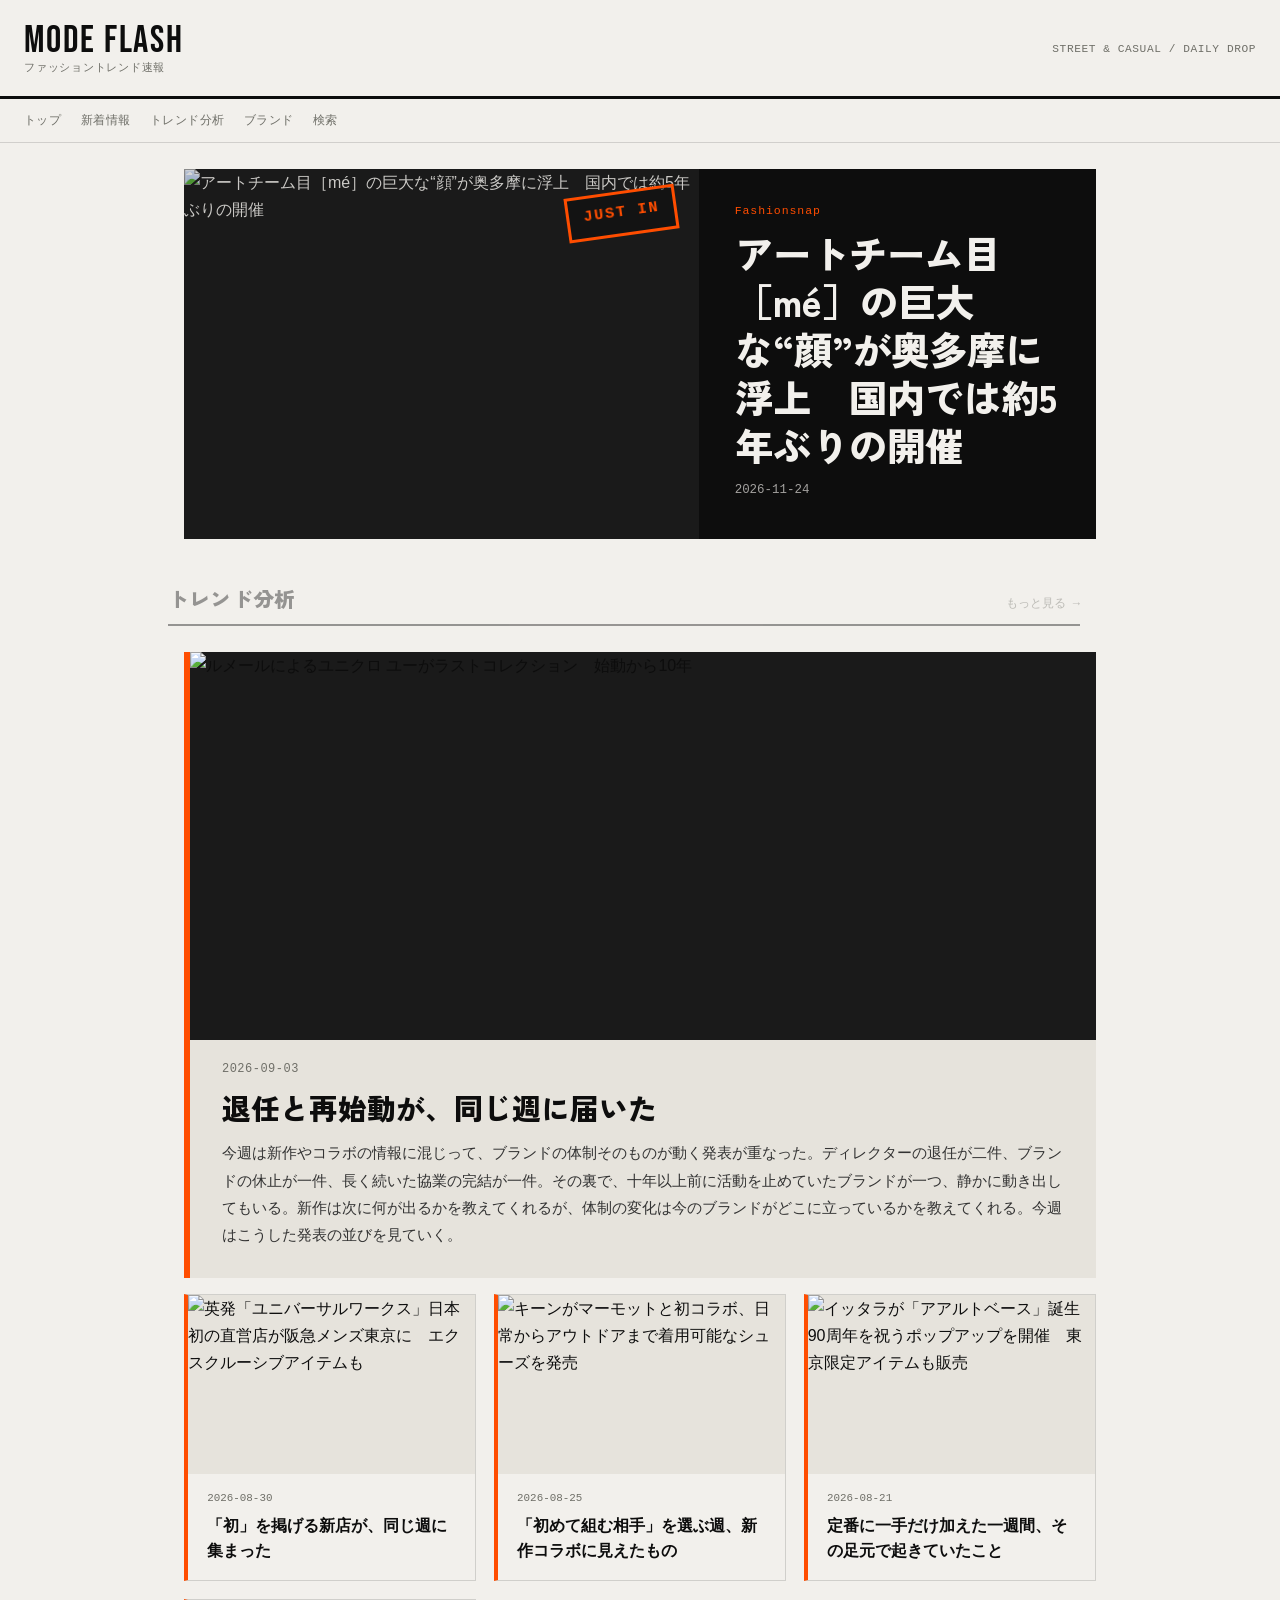
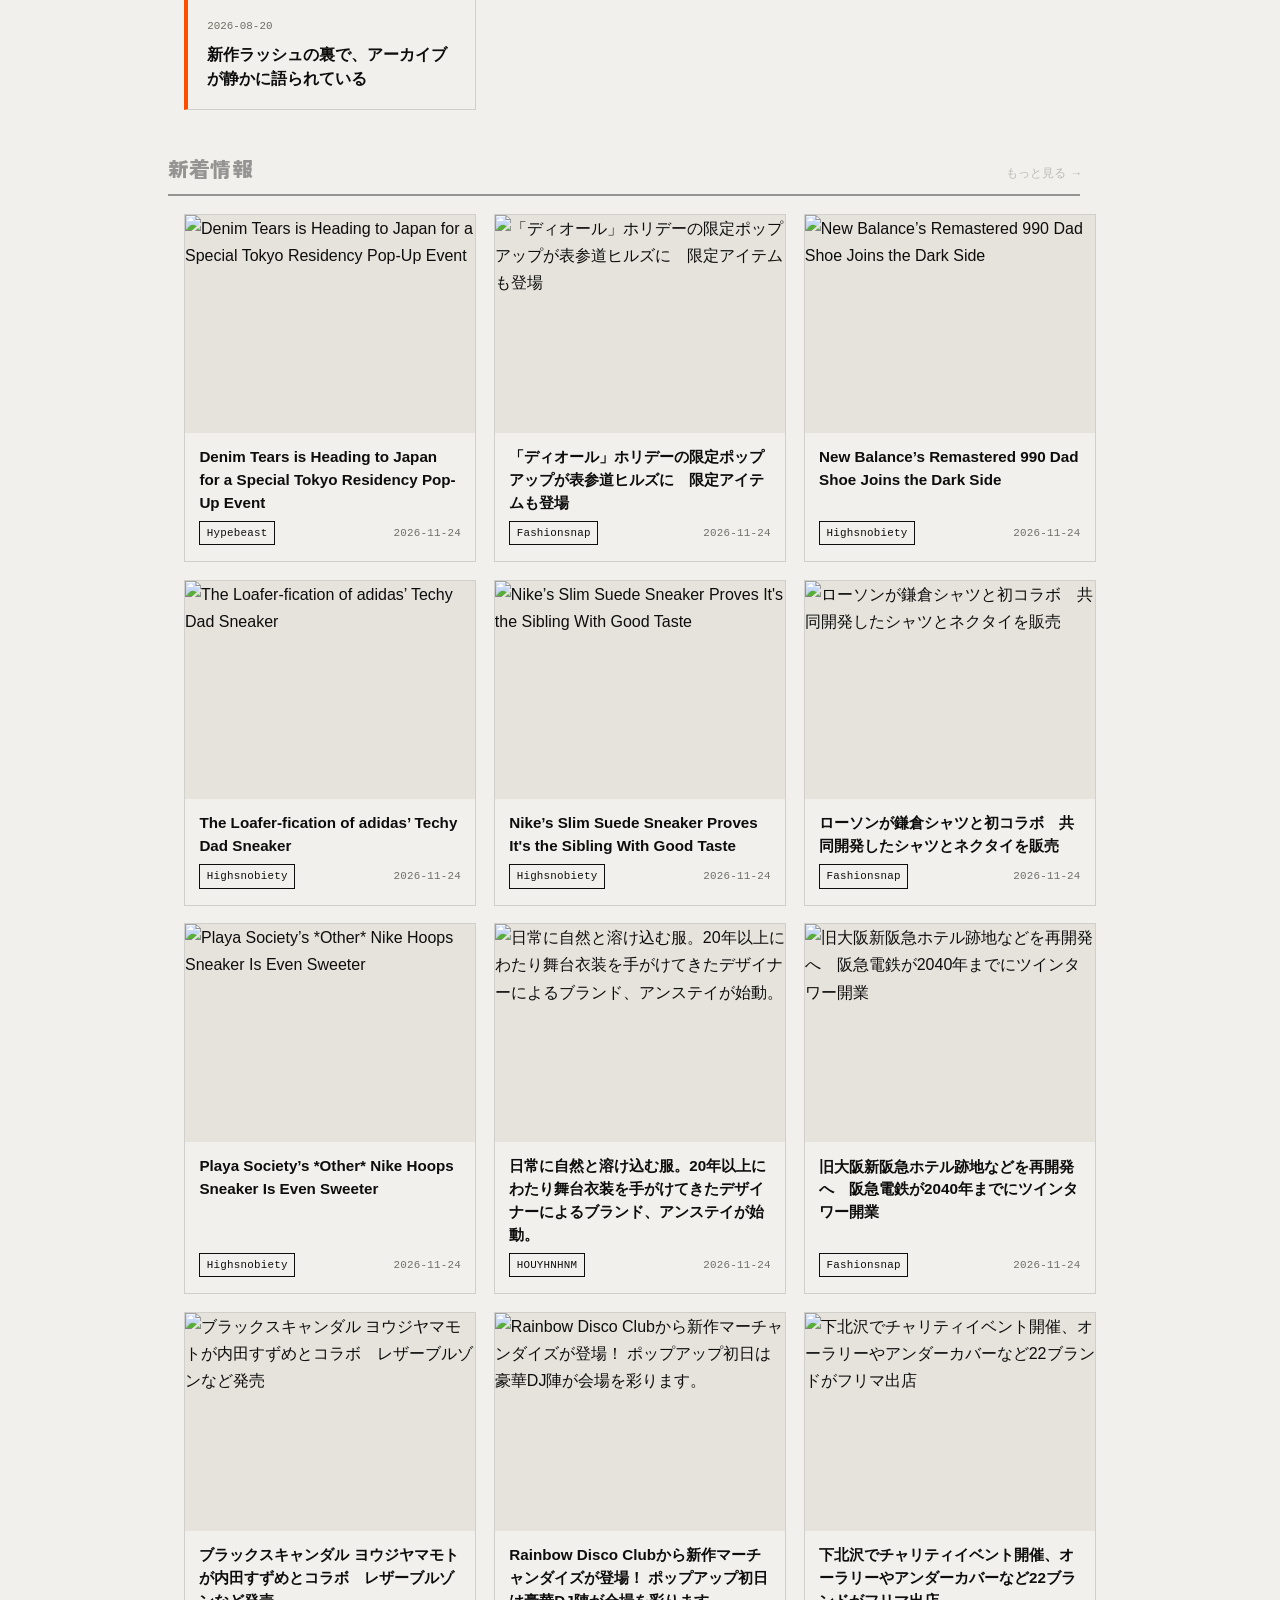
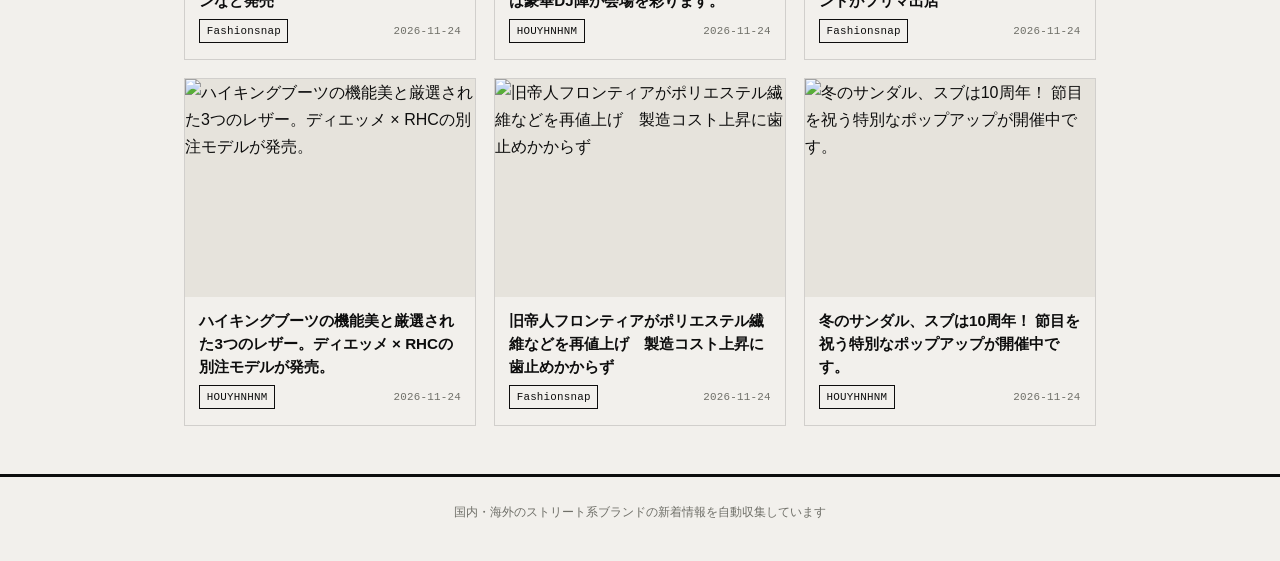
==== docs/index.html @ 6507890e "chore: update feed data and rebuild site" ====
<!doctype html>
<html lang="ja">
<head>
<meta charset="utf-8">
<meta name="viewport" content="width=device-width, initial-scale=1">
<title>MODE FLASH | ファッショントレンド速報</title>
<link rel="preconnect" href="https://fonts.googleapis.com">
<link rel="preconnect" href="https://fonts.gstatic.com" crossorigin>
<link href="https://fonts.googleapis.com/css2?family=Bebas+Neue&family=Zen+Kaku+Gothic+New:wght@900&display=swap" rel="stylesheet">
<link rel="stylesheet" href="static/style.css">
<noscript><style>.section-head{opacity:1!important;transform:none!important;}</style></noscript>
</head>
<body>
<header class="site-header">
  <a class="brand" href="index.html">
    <span class="brand-en">MODE FLASH</span>
    <span class="brand-ja">ファッショントレンド速報</span>
  </a>
  <span class="tagline">STREET &amp; CASUAL / DAILY DROP</span>
</header>
<nav class="site-nav">
  <a href="index.html">トップ</a>
  <a href="feed.html">新着情報</a>
  <a href="trends/index.html">トレンド分析</a>
  <a href="brands.html">ブランド</a>
  <a href="search.html">検索</a>
</nav>
<main>



<a class="hero" href="https://www.fashionsnap.com/article/2026-11-24/me-masayume-okutama/">
  <div class="hero-media">
    <img src="https://fashionsnap-assets.com/asset/format=auto,fit=crop,width=300,height=300/article/images/2026/11/ca8136cf-8e41-4382-95b7-7c5f2352f56e.jpg" alt="アートチーム目［mé］の巨大な“顔”が奥多摩に浮上　国内では約5年ぶりの開催">
    <span class="stamp">JUST IN</span>
  </div>
  <div class="hero-body">
    <div class="eyebrow">Fashionsnap</div>
    <h1>アートチーム目［mé］の巨大な“顔”が奥多摩に浮上　国内では約5年ぶりの開催</h1>
    <div class="meta">2026-11-24</div>
  </div>
</a>


<div class="section-head">
  <h2>トレンド分析</h2>
  <a class="more" href="trends/index.html">もっと見る →</a>
</div>

<a class="trend-feature" href="trends/2026-09-03-departures-and-a-return.html">
  
  <div class="trend-feature-media">
    <img src="https://fashionsnap-assets.com/asset/format=auto,fit=crop,width=300,height=300/article/images/2026/08/7647b70d-339c-496a-869c-0d70b490a68e.jpg" alt="ルメールによるユニクロ ユーがラストコレクション　始動から10年">
  </div>
  
  <div class="trend-feature-date">2026-09-03</div>
  <div class="trend-feature-title">退任と再始動が、同じ週に届いた</div>
  <p class="trend-feature-lead">今週は新作やコラボの情報に混じって、ブランドの体制そのものが動く発表が重なった。ディレクターの退任が二件、ブランドの休止が一件、長く続いた協業の完結が一件。その裏で、十年以上前に活動を止めていたブランドが一つ、静かに動き出してもいる。新作は次に何が出るかを教えてくれるが、体制の変化は今のブランドがどこに立っているかを教えてくれる。今週はこうした発表の並びを見ていく。</p>
</a>

<div class="trend-grid trend-grid-sub">

  <a class="trend-card" href="trends/2026-08-30-new-store-firsts.html">
    
    <div class="trend-card-media">
      <img src="https://fashionsnap-assets.com/asset/format=auto,fit=crop,width=300,height=300/article/images/2026/08/5761f902-e6f3-4b2c-84cb-f941f22e2ea0.jpg" alt="英発「ユニバーサルワークス」日本初の直営店が阪急メンズ東京に　エクスクルーシブアイテムも">
    </div>
    
    <div class="trend-date">2026-08-30</div>
    <div class="trend-title">「初」を掲げる新店が、同じ週に集まった</div>
  </a>

  <a class="trend-card" href="trends/2026-08-25-first-time-partners.html">
    
    <div class="trend-card-media">
      <img src="https://fashionsnap-assets.com/asset/format=auto,fit=crop,width=300,height=300/article/images/2026/08/4757ddfc-91b9-437f-a476-ecc359ba620a.jpg" alt="キーンがマーモットと初コラボ、日常からアウトドアまで着用可能なシューズを発売">
    </div>
    
    <div class="trend-date">2026-08-25</div>
    <div class="trend-title">「初めて組む相手」を選ぶ週、新作コラボに見えたもの</div>
  </a>

  <a class="trend-card" href="trends/2026-08-21-standard-revisited.html">
    
    <div class="trend-card-media">
      <img src="https://fashionsnap-assets.com/asset/format=auto,fit=crop,width=300,height=300/article/images/2026/08/378878a3-6086-4405-aa85-360e7c5d0006.jpeg" alt="イッタラが「アアルトベース」誕生90周年を祝うポップアップを開催　東京限定アイテムも販売">
    </div>
    
    <div class="trend-date">2026-08-21</div>
    <div class="trend-title">定番に一手だけ加えた一週間、その足元で起きていたこと</div>
  </a>

  <a class="trend-card" href="trends/2026-08-20-archive-revival.html">
    
    <div class="trend-date">2026-08-20</div>
    <div class="trend-title">新作ラッシュの裏で、アーカイブが静かに語られている</div>
  </a>

</div>



<div class="section-head">
  <h2>新着情報</h2>
  <a class="more" href="feed.html">もっと見る →</a>
</div>
<div class="card-grid">

  <a class="card" href="https://hypebeast.com/2026/11/denim-tears-special-tokyo-residency-pop-up-event-announcement">
    <div class="thumb">
      <img src="https://image-cdn.hypb.st/https%3A%2F%2Fhypebeast.com%2Fimage%2F2026%2F11%2F23%2Fdenim-tears-special-tokyo-residency-pop-up-event-announcement-000.jpg?w=800&amp;cbr=1&amp;q=90&amp;fit=max" alt="Denim Tears is Heading to Japan for a Special Tokyo Residency Pop-Up Event">
    </div>
    <div class="card-body">
      <div class="card-title">Denim Tears is Heading to Japan for a Special Tokyo Residency Pop-Up Event</div>
      <div class="card-meta">
        <span class="source-badge">Hypebeast</span>
        <span>2026-11-24</span>
      </div>
    </div>
  </a>

  <a class="card" href="https://www.fashionsnap.com/article/2026-11-24/dior-holiday-popup/">
    <div class="thumb">
      <img src="https://fashionsnap-assets.com/asset/format=auto,fit=crop,width=300,height=300/article/images/2026/11/86690b1d-9e5e-4345-a25b-57ffe32e1076.jpg" alt="「ディオール」ホリデーの限定ポップアップが表参道ヒルズに　限定アイテムも登場">
    </div>
    <div class="card-body">
      <div class="card-title">「ディオール」ホリデーの限定ポップアップが表参道ヒルズに　限定アイテムも登場</div>
      <div class="card-meta">
        <span class="source-badge">Fashionsnap</span>
        <span>2026-11-24</span>
      </div>
    </div>
  </a>

  <a class="card" href="https://www.highsnobiety.com/p/new-balance-990v7-black/">
    <div class="thumb">
      <img src="https://www.highsnobiety.com/static-assets/dato/1795459504-new-balance-990v7-black-0.jpg" alt="New Balance’s Remastered 990 Dad Shoe Joins the Dark Side">
    </div>
    <div class="card-body">
      <div class="card-title">New Balance’s Remastered 990 Dad Shoe Joins the Dark Side</div>
      <div class="card-meta">
        <span class="source-badge">Highsnobiety</span>
        <span>2026-11-24</span>
      </div>
    </div>
  </a>

  <a class="card" href="https://www.highsnobiety.com/p/adidas-formation-f50-loafer-brown/">
    <div class="thumb">
      <img src="https://www.highsnobiety.com/static-assets/dato/1795459374-adidas-formation-f50-loafer-brown-0.jpg" alt="The Loafer-fication of adidas’ Techy Dad Sneaker">
    </div>
    <div class="card-body">
      <div class="card-title">The Loafer-fication of adidas’ Techy Dad Sneaker</div>
      <div class="card-meta">
        <span class="source-badge">Highsnobiety</span>
        <span>2026-11-24</span>
      </div>
    </div>
  </a>

  <a class="card" href="https://www.highsnobiety.com/p/nike-sprint-sister-flax/">
    <div class="thumb">
      <img src="https://www.highsnobiety.com/static-assets/dato/1795459176-nike-sprint-sister-flax-0.jpg" alt="Nike’s Slim Suede Sneaker Proves It&#39;s the Sibling With Good Taste">
    </div>
    <div class="card-body">
      <div class="card-title">Nike’s Slim Suede Sneaker Proves It&#39;s the Sibling With Good Taste</div>
      <div class="card-meta">
        <span class="source-badge">Highsnobiety</span>
        <span>2026-11-24</span>
      </div>
    </div>
  </a>

  <a class="card" href="https://www.fashionsnap.com/article/2026-11-24/lawson-kamakura-shirt/">
    <div class="thumb">
      <img src="https://fashionsnap-assets.com/asset/format=auto,fit=crop,width=300,height=300/article/images/2026/11/44092c47-cdf2-4092-8f1d-50641da68556.jpg" alt="ローソンが鎌倉シャツと初コラボ　共同開発したシャツとネクタイを販売">
    </div>
    <div class="card-body">
      <div class="card-title">ローソンが鎌倉シャツと初コラボ　共同開発したシャツとネクタイを販売</div>
      <div class="card-meta">
        <span class="source-badge">Fashionsnap</span>
        <span>2026-11-24</span>
      </div>
    </div>
  </a>

  <a class="card" href="https://www.highsnobiety.com/p/playa-society-nike-atwo-dark-russet/">
    <div class="thumb">
      <img src="https://www.highsnobiety.com/static-assets/dato/1795459041-playa-society-nike-atwo-dark-russet-0.jpg" alt="Playa Society’s *Other* Nike Hoops Sneaker Is Even Sweeter">
    </div>
    <div class="card-body">
      <div class="card-title">Playa Society’s *Other* Nike Hoops Sneaker Is Even Sweeter</div>
      <div class="card-meta">
        <span class="source-badge">Highsnobiety</span>
        <span>2026-11-24</span>
      </div>
    </div>
  </a>

  <a class="card" href="https://www.houyhnhnm.jp/news/1192138/">
    <div class="thumb">
      <img src="https://www.houyhnhnm.jp/wp-content/uploads/2026/11/p8-9_261007_655.jpg" alt="日常に自然と溶け込む服。20年以上にわたり舞台衣装を手がけてきたデザイナーによるブランド、アンステイが始動。">
    </div>
    <div class="card-body">
      <div class="card-title">日常に自然と溶け込む服。20年以上にわたり舞台衣装を手がけてきたデザイナーによるブランド、アンステイが始動。</div>
      <div class="card-meta">
        <span class="source-badge">HOUYHNHNM</span>
        <span>2026-11-24</span>
      </div>
    </div>
  </a>

  <a class="card" href="https://www.fashionsnap.com/article/2026-11-24/shibata-development-council/">
    <div class="thumb">
      <img src="https://fashionsnap-assets.com/asset/format=auto,fit=crop,width=300,height=300/article/images/2026/11/5edf1371-dbe8-4e2e-aac1-10a0ec9b8410.jpg" alt="旧大阪新阪急ホテル跡地などを再開発へ　阪急電鉄が2040年までにツインタワー開業">
    </div>
    <div class="card-body">
      <div class="card-title">旧大阪新阪急ホテル跡地などを再開発へ　阪急電鉄が2040年までにツインタワー開業</div>
      <div class="card-meta">
        <span class="source-badge">Fashionsnap</span>
        <span>2026-11-24</span>
      </div>
    </div>
  </a>

  <a class="card" href="https://www.fashionsnap.com/article/2026-11-24/black-scandal-yohji-yamamoto-suzume-uchida/">
    <div class="thumb">
      <img src="https://fashionsnap-assets.com/asset/format=auto,fit=crop,width=300,height=300/article/images/2026/11/16165a27-0eb3-4f94-b72f-96f95e4827ab.jpg" alt="ブラックスキャンダル ヨウジヤマモトが内田すずめとコラボ　レザーブルゾンなど発売">
    </div>
    <div class="card-body">
      <div class="card-title">ブラックスキャンダル ヨウジヤマモトが内田すずめとコラボ　レザーブルゾンなど発売</div>
      <div class="card-meta">
        <span class="source-badge">Fashionsnap</span>
        <span>2026-11-24</span>
      </div>
    </div>
  </a>

  <a class="card" href="https://www.houyhnhnm.jp/news/1190758/">
    <div class="thumb">
      <img src="https://www.houyhnhnm.jp/wp-content/uploads/2026/11/09-1.jpg" alt="Rainbow Disco Clubから新作マーチャンダイズが登場！ ポップアップ初日は豪華DJ陣が会場を彩ります。">
    </div>
    <div class="card-body">
      <div class="card-title">Rainbow Disco Clubから新作マーチャンダイズが登場！ ポップアップ初日は豪華DJ陣が会場を彩ります。</div>
      <div class="card-meta">
        <span class="source-badge">HOUYHNHNM</span>
        <span>2026-11-24</span>
      </div>
    </div>
  </a>

  <a class="card" href="https://www.fashionsnap.com/article/2026-11-24/hope-and-love-tokyo/">
    <div class="thumb">
      <img src="https://fashionsnap-assets.com/asset/format=auto,fit=crop,width=300,height=300/article/images/2026/11/787a48c3-76c7-4b1c-bbd1-9e79f25d0638.jpg" alt="下北沢でチャリティイベント開催、オーラリーやアンダーカバーなど22ブランドがフリマ出店">
    </div>
    <div class="card-body">
      <div class="card-title">下北沢でチャリティイベント開催、オーラリーやアンダーカバーなど22ブランドがフリマ出店</div>
      <div class="card-meta">
        <span class="source-badge">Fashionsnap</span>
        <span>2026-11-24</span>
      </div>
    </div>
  </a>

  <a class="card" href="https://www.houyhnhnm.jp/news/1192024/">
    <div class="thumb">
      <img src="https://www.houyhnhnm.jp/wp-content/uploads/2026/11/67b51815c7af6f6f307e96b24aae8c5b.png" alt="ハイキングブーツの機能美と厳選された3つのレザー。ディエッメ × RHCの別注モデルが発売。">
    </div>
    <div class="card-body">
      <div class="card-title">ハイキングブーツの機能美と厳選された3つのレザー。ディエッメ × RHCの別注モデルが発売。</div>
      <div class="card-meta">
        <span class="source-badge">HOUYHNHNM</span>
        <span>2026-11-24</span>
      </div>
    </div>
  </a>

  <a class="card" href="https://www.fashionsnap.com/article/2026-11-24/ta-frontier-polyester-price-increase/">
    <div class="thumb">
      <img src="https://fashionsnap-assets.com/asset/format=auto,fit=crop,width=300,height=300/article/images/2026/09/31e55f79-3bbc-4531-9aff-b5145c6480a1.jpg" alt="旧帝人フロンティアがポリエステル繊維などを再値上げ　製造コスト上昇に歯止めかからず">
    </div>
    <div class="card-body">
      <div class="card-title">旧帝人フロンティアがポリエステル繊維などを再値上げ　製造コスト上昇に歯止めかからず</div>
      <div class="card-meta">
        <span class="source-badge">Fashionsnap</span>
        <span>2026-11-24</span>
      </div>
    </div>
  </a>

  <a class="card" href="https://www.houyhnhnm.jp/news/1188271/">
    <div class="thumb">
      <img src="https://www.houyhnhnm.jp/wp-content/uploads/2026/11/20261119_subu_shibuya_0072.jpg" alt="冬のサンダル、スブは10周年！ 節目を祝う特別なポップアップが開催中です。">
    </div>
    <div class="card-body">
      <div class="card-title">冬のサンダル、スブは10周年！ 節目を祝う特別なポップアップが開催中です。</div>
      <div class="card-meta">
        <span class="source-badge">HOUYHNHNM</span>
        <span>2026-11-24</span>
      </div>
    </div>
  </a>

</div>


</main>
<footer class="site-footer">
  国内・海外のストリート系ブランドの新着情報を自動収集しています
</footer>
<script src="static/main.js" defer></script>
</body>
</html>
---- docs/static/style.css ----
/* ファッショントレンド速報 — ストリート・エディトリアル系デザイン
   値札・検品スタンプなど、リテールの実物モチーフを土台にしている。 */

:root {
  --ink: #0d0d0d;
  --paper: #f2f0ec;
  --paper-dim: #e6e3dc;
  --accent: #ff4d00;
  --mute: #6f6f68;
  --line: rgba(13, 13, 13, 0.14);
  --line-on-ink: rgba(242, 240, 236, 0.18);

  --display: "Zen Kaku Gothic New", "Hiragino Sans", "Yu Gothic UI", "Helvetica Neue", sans-serif;
  --body: "Hiragino Kaku Gothic ProN", "Yu Gothic", "Helvetica Neue", sans-serif;
  --mono: "SF Mono", "Menlo", "Courier New", monospace;
  --wordmark: "Bebas Neue", "Zen Kaku Gothic New", sans-serif;

  --icon-no-image: url("data:image/svg+xml,%3Csvg xmlns='http://www.w3.org/2000/svg' viewBox='0 0 24 24' fill='none' stroke='black' stroke-width='1.6' stroke-linecap='round' stroke-linejoin='round'%3E%3Crect x='3' y='5' width='18' height='14' rx='2'/%3E%3Ccircle cx='8.5' cy='10' r='1.6'/%3E%3Cpath d='M21 16l-5.5-5.5a2 2 0 0 0-2.8 0L3 19'/%3E%3C/svg%3E");
}

* {
  box-sizing: border-box;
}

html {
  -webkit-text-size-adjust: 100%;
}

body {
  margin: 0;
  background: var(--paper);
  color: var(--ink);
  font-family: var(--body);
  line-height: 1.7;
  -webkit-font-smoothing: antialiased;
}

a {
  color: inherit;
}

img {
  max-width: 100%;
  display: block;
}

/* ---- ヘッダー ---- */

.site-header {
  display: flex;
  align-items: baseline;
  justify-content: space-between;
  gap: 1rem;
  padding: 1.4rem 1.5rem;
  border-bottom: 3px solid var(--ink);
}

.site-header a.brand {
  display: flex;
  flex-direction: column;
  gap: 0.15rem;
  line-height: 1;
  text-decoration: none;
  color: var(--ink);
}

.brand-en {
  font-family: var(--wordmark);
  font-weight: 400;
  font-size: clamp(1.7rem, 3.4vw, 2.4rem);
  letter-spacing: 0.05em;
}

.brand-ja {
  font-family: var(--mono);
  font-size: 0.68rem;
  letter-spacing: 0.07em;
  color: var(--mute);
}

.site-header .tagline {
  font-family: var(--mono);
  font-size: 0.7rem;
  color: var(--mute);
  letter-spacing: 0.05em;
  white-space: nowrap;
}

.site-nav {
  display: flex;
  gap: 1.2rem;
  padding: 0.7rem 1.5rem;
  font-family: var(--mono);
  font-size: 0.75rem;
  letter-spacing: 0.04em;
  border-bottom: 1px solid var(--line);
}

.site-nav a {
  text-decoration: none;
  color: var(--mute);
}

.site-nav a:hover,
.site-nav a:focus-visible {
  color: var(--accent);
}

main {
  max-width: 960px;
  margin: 0 auto;
  padding: 0 1.5rem;
}

/* ---- セクション見出し ---- */

.section-head {
  display: flex;
  align-items: baseline;
  justify-content: space-between;
  gap: 1rem;
  margin: 2.6rem 0 1.1rem;
  padding-bottom: 0.5rem;
  border-bottom: 2px solid var(--ink);
  opacity: 0.4;
  transform: translateX(-16px);
  transition: opacity 0.5s ease, transform 0.5s ease;
}

.section-head.is-visible {
  opacity: 1;
  transform: translateX(0);
}

@media (prefers-reduced-motion: reduce) {
  .section-head {
    opacity: 1;
    transform: none;
    transition: none;
  }
}

.section-head h2 {
  margin: 0;
  font-family: var(--display);
  font-weight: 900;
  font-size: 1.3rem;
  letter-spacing: 0.01em;
}

.section-head .more {
  font-family: var(--mono);
  font-size: 0.75rem;
  color: var(--mute);
  text-decoration: none;
  white-space: nowrap;
}

.section-head .more:hover,
.section-head .more:focus-visible {
  color: var(--accent);
}

/* ---- ヒーロー（最新1件） ---- */

.hero {
  position: relative;
  margin-top: 1.6rem;
  background: var(--ink);
  color: var(--paper);
  overflow: hidden;
  text-decoration: none;
  display: grid;
  grid-template-columns: 1.3fr 1fr;
  align-items: stretch;
}

.hero .hero-media {
  position: relative;
  min-height: 340px;
  background: #1a1a1a;
}

.hero .hero-media img {
  width: 100%;
  height: 100%;
  object-fit: cover;
  opacity: 0.82;
}

.hero .hero-body {
  padding: 2rem 2.2rem 2.4rem;
  display: flex;
  flex-direction: column;
  justify-content: center;
}

@media (max-width: 720px) {
  .hero {
    grid-template-columns: 1fr;
  }

  .hero .hero-media {
    aspect-ratio: 4 / 3;
    min-height: 0;
  }
}

.hero .eyebrow {
  font-family: var(--mono);
  font-size: 0.72rem;
  letter-spacing: 0.08em;
  color: var(--accent);
}

.hero h1 {
  margin: 0.5rem 0 0.7rem;
  font-family: var(--display);
  font-weight: 900;
  font-size: clamp(1.5rem, 4vw, 2.4rem);
  line-height: 1.25;
}

.hero .meta {
  font-family: var(--mono);
  font-size: 0.78rem;
  color: rgba(242, 240, 236, 0.65);
}

/* ---- トップページ: トレンド分析フィーチャーカード ---- */

.trend-feature {
  display: block;
  margin-top: 1.6rem;
  padding: 1.8rem 2rem;
  background: var(--paper-dim);
  border-left: 6px solid var(--accent);
  text-decoration: none;
  color: var(--ink);
  transition: transform 0.18s ease;
}

.trend-feature:hover,
.trend-feature:focus-visible {
  transform: translateY(-3px);
}

.trend-feature-date {
  font-family: var(--mono);
  font-size: 0.75rem;
  color: var(--mute);
  letter-spacing: 0.04em;
}

.trend-feature-media {
  margin: -1.8rem -2rem 1.2rem;
  aspect-ratio: 21 / 9;
  overflow: hidden;
  background: #1a1a1a;
}

.trend-feature-media img {
  width: 100%;
  height: 100%;
  object-fit: cover;
}

.trend-feature-title {
  font-family: var(--display);
  font-weight: 900;
  font-size: clamp(1.3rem, 3vw, 1.8rem);
  line-height: 1.3;
  margin: 0.6rem 0 0.8rem;
}

.trend-feature-lead {
  margin: 0;
  font-size: 0.95rem;
  color: #333;
  line-height: 1.8;
}

.trend-grid-sub {
  margin-top: 1rem;
}

/* ---- NEWスタンプ（サイン要素） ---- */

.stamp {
  position: absolute;
  top: 0.9rem;
  right: 0.9rem;
  transform: rotate(-8deg);
  border: 2px solid var(--accent);
  color: var(--accent);
  font-family: var(--mono);
  font-weight: 700;
  font-size: 0.68rem;
  letter-spacing: 0.12em;
  padding: 0.18rem 0.5rem;
  background: rgba(13, 13, 13, 0.55);
  pointer-events: none;
}

.card .stamp {
  background: var(--paper);
}

.hero .stamp {
  top: 1.4rem;
  right: 1.4rem;
  font-size: 0.95rem;
  padding: 0.4rem 0.9rem;
  border-width: 3px;
  animation: stamp-drop 0.7s cubic-bezier(0.34, 1.56, 0.64, 1) both;
}

@keyframes stamp-drop {
  0% {
    transform: translateY(-160px) rotate(-8deg) scale(1.5);
    opacity: 0;
  }
  60% {
    opacity: 1;
  }
  100% {
    transform: translateY(0) rotate(-8deg) scale(1);
    opacity: 1;
  }
}

@media (prefers-reduced-motion: reduce) {
  .hero .stamp {
    animation: none;
  }
}

/* ---- カードグリッド（新着情報） ---- */

.card-grid {
  display: grid;
  grid-template-columns: repeat(auto-fill, minmax(220px, 1fr));
  gap: 1.1rem;
}

.card {
  position: relative;
  display: flex;
  flex-direction: column;
  background: var(--paper);
  border: 1px solid var(--line);
  text-decoration: none;
  color: var(--ink);
  transition: transform 0.18s ease, border-color 0.12s ease;
}

.card:hover,
.card:focus-visible {
  border-color: var(--ink);
}

.card:nth-child(3n+1):hover,
.card:nth-child(3n+1):focus-visible {
  transform: rotate(-1.6deg) translateY(-3px);
}

.card:nth-child(3n+2):hover,
.card:nth-child(3n+2):focus-visible {
  transform: rotate(1.2deg) translateY(-3px);
}

.card:nth-child(3n):hover,
.card:nth-child(3n):focus-visible {
  transform: rotate(-0.9deg) translateY(-3px);
}

.card .thumb {
  aspect-ratio: 4 / 3;
  background: var(--paper-dim);
  overflow: hidden;
  position: relative;
}

.card .thumb img {
  width: 100%;
  height: 100%;
  object-fit: cover;
}

.card .thumb.no-image::after {
  content: "";
  position: absolute;
  inset: 0;
  margin: auto;
  width: 28px;
  height: 28px;
  background-color: var(--mute);
  mask-image: var(--icon-no-image);
  -webkit-mask-image: var(--icon-no-image);
  mask-repeat: no-repeat;
  -webkit-mask-repeat: no-repeat;
  mask-size: contain;
  -webkit-mask-size: contain;
}

.card .card-body {
  padding: 0.85rem 0.9rem 1rem;
  display: flex;
  flex-direction: column;
  gap: 0.4rem;
  flex: 1;
}

.card .card-title {
  font-weight: 700;
  font-size: 0.95rem;
  line-height: 1.5;
}

.card .card-meta {
  margin-top: auto;
  display: flex;
  align-items: center;
  justify-content: space-between;
  font-family: var(--mono);
  font-size: 0.68rem;
  color: var(--mute);
  letter-spacing: 0.02em;
}

.source-badge {
  border: 1px solid var(--ink);
  padding: 0.12rem 0.4rem;
  color: var(--ink);
}

.card .card-excerpt {
  font-size: 0.82rem;
  color: var(--mute);
  line-height: 1.6;
  margin: 0;
}

/* ---- 検索ページ（search.html） ---- */

.search-box {
  margin-top: 1.6rem;
}

.search-box input {
  width: 100%;
  font-family: var(--body);
  font-size: 1rem;
  padding: 0.8rem 0.2rem;
  border: none;
  border-bottom: 3px solid var(--ink);
  background: transparent;
  color: var(--ink);
}

.search-box input::placeholder {
  color: var(--mute);
}

.search-box input:focus-visible {
  outline: none;
  border-bottom-color: var(--accent);
}

.search-status {
  margin: 0.9rem 0 0;
  font-family: var(--mono);
  font-size: 0.75rem;
  color: var(--mute);
}

/* ---- ブランド一覧ページ（brands.html） ---- */

.brand-note {
  margin: 1rem 0 0;
  font-size: 0.85rem;
  color: var(--mute);
}

.brand-note a {
  color: var(--mute);
  text-decoration: underline;
}

.brand-note a:hover,
.brand-note a:focus-visible {
  color: var(--accent);
}

#search-results.card-grid {
  margin-top: 1rem;
}

/* ---- 新着一覧ページ（feed.html）: ソース別セクション分け ---- */

.feed-toc {
  display: flex;
  flex-wrap: wrap;
  gap: 0.6rem;
  margin: 1.2rem 0 0;
}

.feed-toc a {
  font-family: var(--mono);
  font-size: 0.75rem;
  letter-spacing: 0.03em;
  text-decoration: none;
  color: var(--ink);
  border: 1px solid var(--line);
  padding: 0.3rem 0.7rem;
}

.feed-toc a:hover,
.feed-toc a:focus-visible {
  border-color: var(--accent);
  color: var(--accent);
}

.feed-source-head {
  margin-top: 2.2rem;
  scroll-margin-top: 1rem;
}

/* ---- 新着一覧ページ（feed.html）: 1カラムの詳しめリスト ---- */

.feed-list {
  display: flex;
  flex-direction: column;
  gap: 1.4rem;
  padding: 1.6rem 0 3rem;
}

.feed-item {
  display: grid;
  grid-template-columns: 132px 1fr;
  gap: 1rem;
  padding-bottom: 1.4rem;
  border-bottom: 1px solid var(--line);
}

.feed-item .thumb {
  aspect-ratio: 4 / 3;
  background: var(--paper-dim);
  overflow: hidden;
  position: relative;
}

.feed-item .thumb img {
  width: 100%;
  height: 100%;
  object-fit: cover;
}

.feed-item .thumb.no-image::after {
  content: "";
  position: absolute;
  inset: 0;
  margin: auto;
  width: 22px;
  height: 22px;
  background-color: var(--mute);
  mask-image: var(--icon-no-image);
  -webkit-mask-image: var(--icon-no-image);
  mask-repeat: no-repeat;
  -webkit-mask-repeat: no-repeat;
  mask-size: contain;
  -webkit-mask-size: contain;
}

.feed-item .title {
  font-weight: 700;
  font-size: 1.02rem;
  text-decoration: none;
  color: var(--ink);
}

.feed-item .title:hover,
.feed-item .title:focus-visible {
  color: var(--accent);
}

.feed-item .meta {
  margin: 0.35rem 0 0.5rem;
  font-family: var(--mono);
  font-size: 0.7rem;
  color: var(--mute);
  letter-spacing: 0.02em;
}

.feed-item .excerpt {
  margin: 0;
  font-size: 0.88rem;
  color: #333;
  line-height: 1.7;
}

/* ---- トレンド分析 ---- */

.trend-grid {
  display: grid;
  grid-template-columns: repeat(auto-fill, minmax(240px, 1fr));
  gap: 1.1rem;
}

.trend-card {
  display: block;
  padding: 1.1rem 1.2rem;
  background: var(--paper);
  border: 1px solid var(--line);
  border-left: 4px solid var(--accent);
  text-decoration: none;
  color: var(--ink);
  transition: transform 0.18s ease;
}

.trend-card:nth-child(odd):hover,
.trend-card:nth-child(odd):focus-visible {
  transform: rotate(-1.3deg) translateY(-3px);
}

.trend-card:nth-child(even):hover,
.trend-card:nth-child(even):focus-visible {
  transform: rotate(1.3deg) translateY(-3px);
}

.trend-card .trend-date {
  font-family: var(--mono);
  font-size: 0.68rem;
  color: var(--mute);
}

.trend-card .trend-title {
  margin-top: 0.4rem;
  font-weight: 700;
  font-size: 1.02rem;
  line-height: 1.5;
}

.trend-card-media {
  margin: -1.1rem -1.2rem 0.9rem;
  aspect-ratio: 16 / 10;
  overflow: hidden;
  background: var(--paper-dim);
}

.trend-card-media img {
  width: 100%;
  height: 100%;
  object-fit: cover;
}

.trend-empty {
  padding: 2.2rem 1.4rem;
  border: 1px dashed var(--line);
  text-align: center;
  color: var(--mute);
}

.trend-empty .stamp-inline {
  display: inline-block;
  transform: rotate(-4deg);
  border: 2px solid var(--accent);
  color: var(--accent);
  font-family: var(--mono);
  font-weight: 700;
  font-size: 0.72rem;
  letter-spacing: 0.1em;
  padding: 0.2rem 0.6rem;
  margin-bottom: 0.8rem;
}

.trend-empty p {
  margin: 0.3rem 0 0;
  font-size: 0.88rem;
}

/* ---- トレンド記事詳細（本文） ---- */

.article-meta {
  font-family: var(--mono);
  font-size: 0.75rem;
  color: var(--mute);
  margin-top: 0.4rem;
}

.article-title {
  font-family: var(--display);
  font-weight: 900;
  font-size: clamp(1.4rem, 3.2vw, 2rem);
  line-height: 1.3;
  margin: 1.6rem 0 0.2rem;
}

.article-toc {
  margin: 1.6rem 0 0;
  padding: 1rem 1.2rem;
  background: var(--paper-dim);
  border-left: 4px solid var(--accent);
}

.article-toc-label {
  font-family: var(--mono);
  font-size: 0.68rem;
  letter-spacing: 0.1em;
  color: var(--mute);
  margin-bottom: 0.5rem;
}

.article-toc .toc {
  margin: 0;
}

.article-toc ul {
  margin: 0;
  padding-left: 1.1rem;
  list-style: none;
}

.article-toc li {
  margin: 0.35rem 0;
}

.article-toc a {
  text-decoration: none;
  font-weight: 700;
  font-size: 0.9rem;
}

.article-toc a:hover,
.article-toc a:focus-visible {
  color: var(--accent);
}

.article-image-gallery {
  margin-top: 1.6rem;
}

.article-image-gallery-label {
  font-family: var(--mono);
  font-size: 0.68rem;
  letter-spacing: 0.1em;
  color: var(--mute);
  margin-bottom: 0.6rem;
}

.article-image-grid {
  display: grid;
  grid-template-columns: repeat(auto-fill, minmax(130px, 1fr));
  gap: 0.8rem;
}

.article-image-card {
  position: relative;
  display: block;
  text-decoration: none;
}

.article-image-thumb {
  aspect-ratio: 4 / 3;
  background: var(--paper-dim);
  overflow: hidden;
}

.article-image-thumb img {
  width: 100%;
  height: 100%;
  object-fit: cover;
}

.article-image-card .source-badge {
  position: absolute;
  bottom: 0.4rem;
  left: 0.4rem;
  background: var(--paper);
  font-size: 0.6rem;
}

.article-body {
  margin-top: 1.6rem;
  font-size: 1rem;
  line-height: 1.9;
}

.article-body h2 {
  font-family: var(--display);
  font-weight: 900;
  font-size: 1.25rem;
  margin: 2.2rem 0 0.8rem;
  padding-top: 0.4rem;
  border-top: 2px solid var(--ink);
}

.article-body p {
  margin: 1.1rem 0;
}

.article-body a {
  color: var(--accent);
  text-decoration: underline;
  text-underline-offset: 0.15em;
}

.article-body a:hover,
.article-body a:focus-visible {
  text-decoration-thickness: 2px;
}

/* ---- フッター ---- */

.site-footer {
  margin-top: 3rem;
  padding: 1.6rem 1.5rem 2.4rem;
  border-top: 3px solid var(--ink);
  font-family: var(--mono);
  font-size: 0.72rem;
  color: var(--mute);
  text-align: center;
}

/* ---- レスポンシブ ---- */

@media (max-width: 560px) {
  .feed-item {
    grid-template-columns: 96px 1fr;
  }

  .site-header {
    flex-direction: column;
    align-items: flex-start;
    gap: 0.2rem;
  }
}

/* ---- アクセシビリティ ---- */

a:focus-visible,
.card:focus-visible {
  outline: 2px solid var(--accent);
  outline-offset: 2px;
}

@media (prefers-reduced-motion: reduce) {
  .card,
  .trend-card,
  .trend-feature {
    transition: none;
  }
}
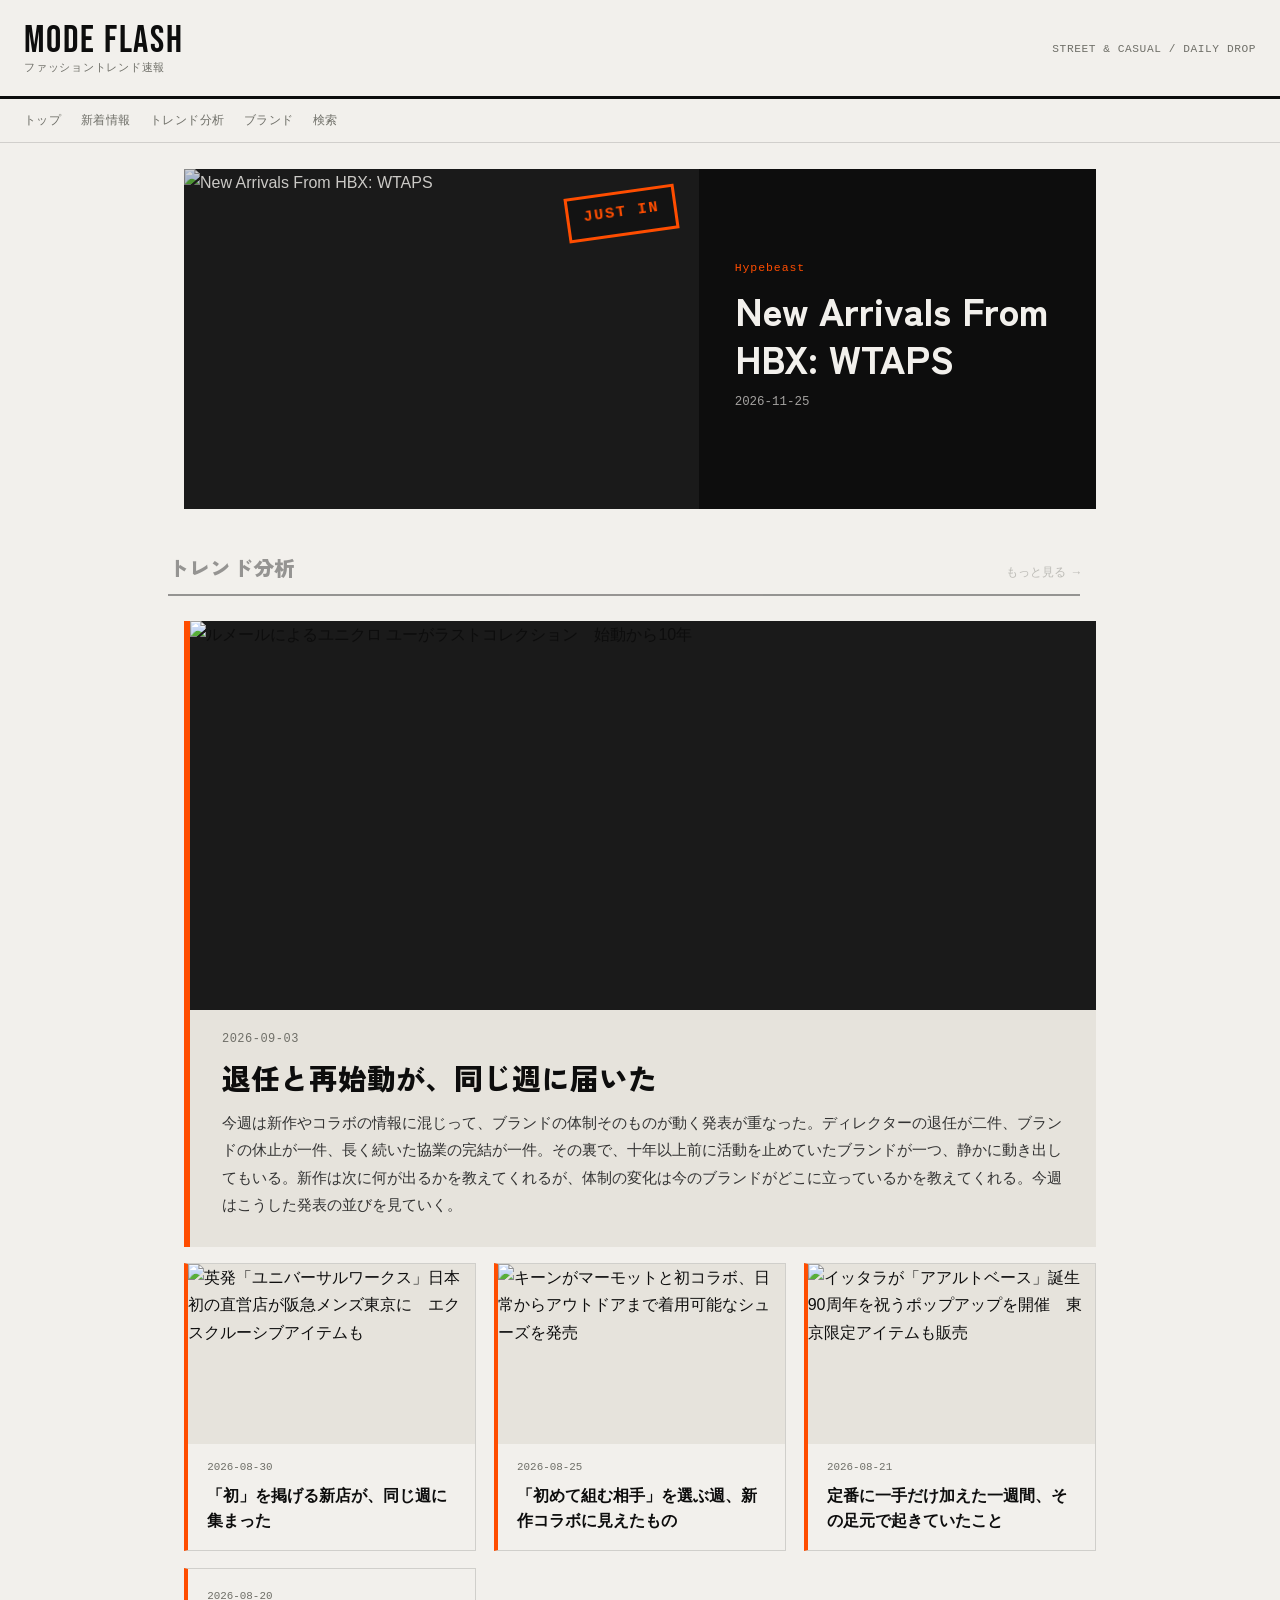
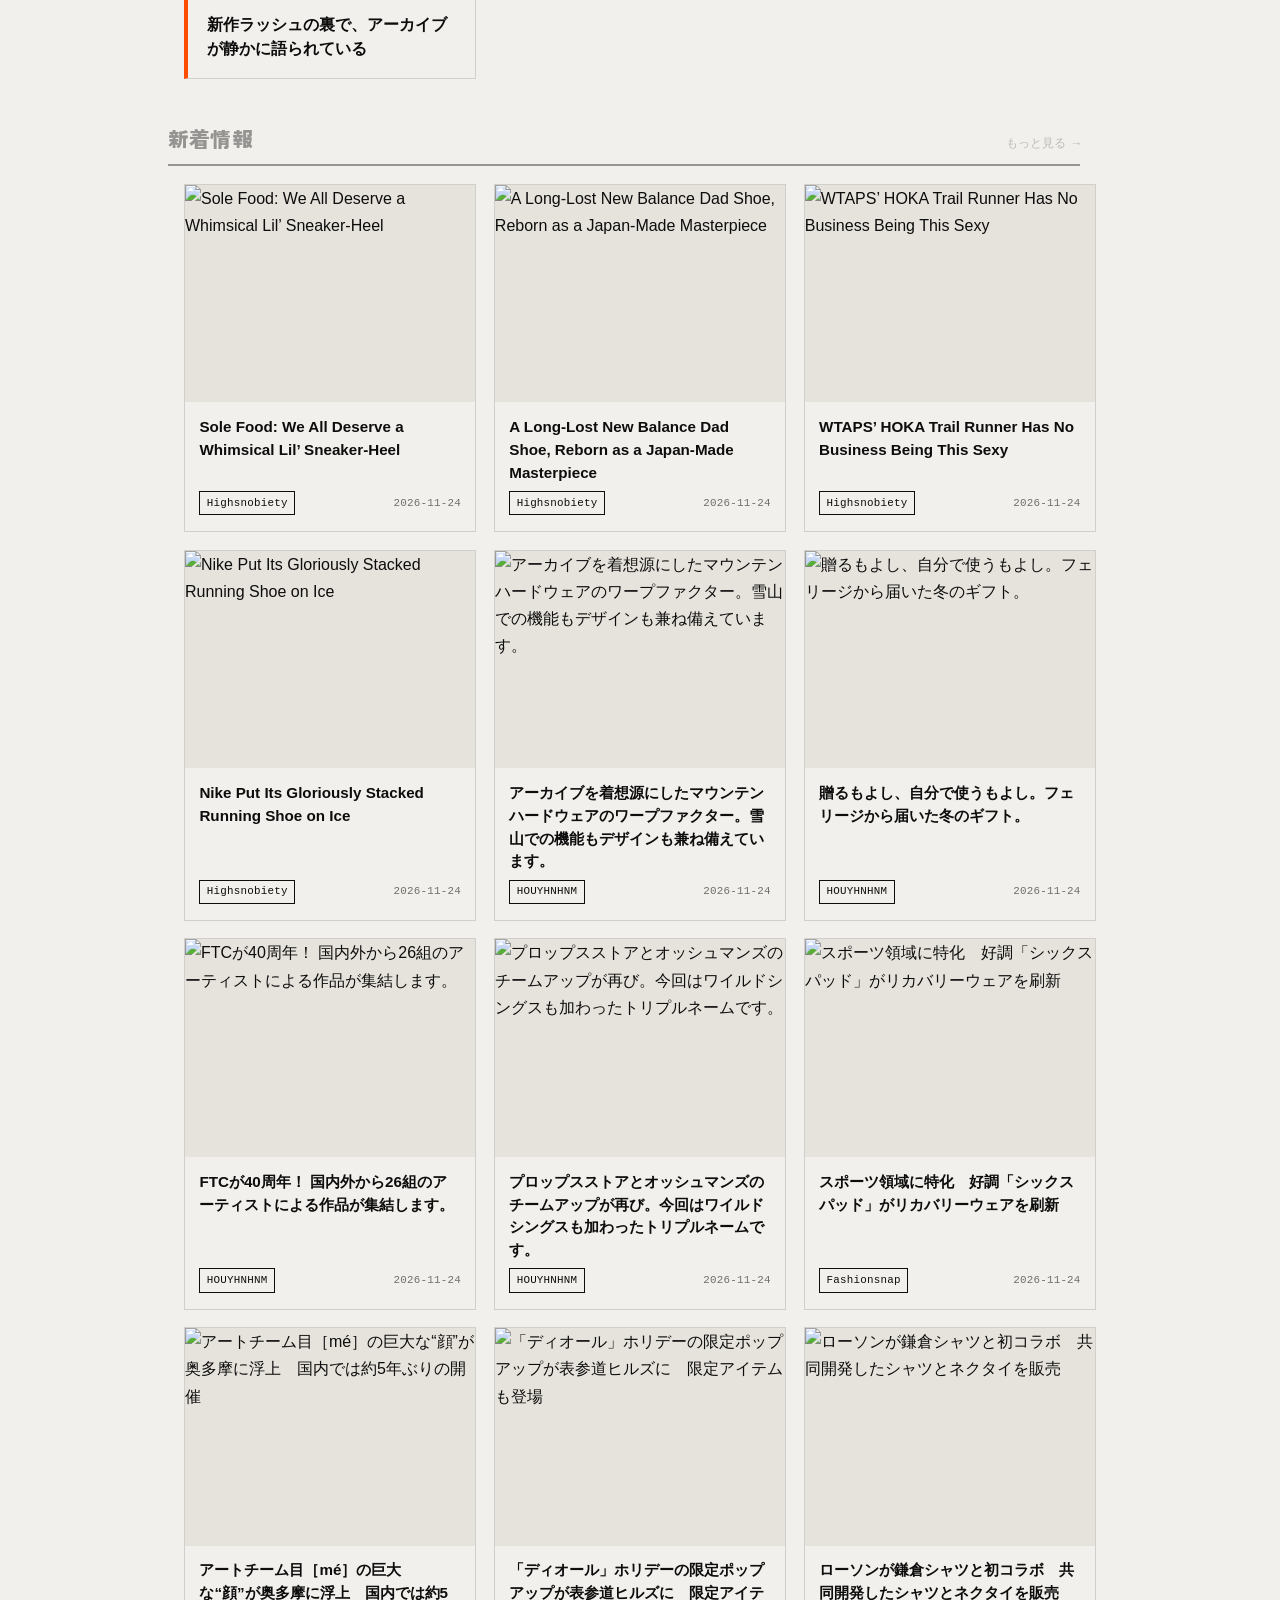
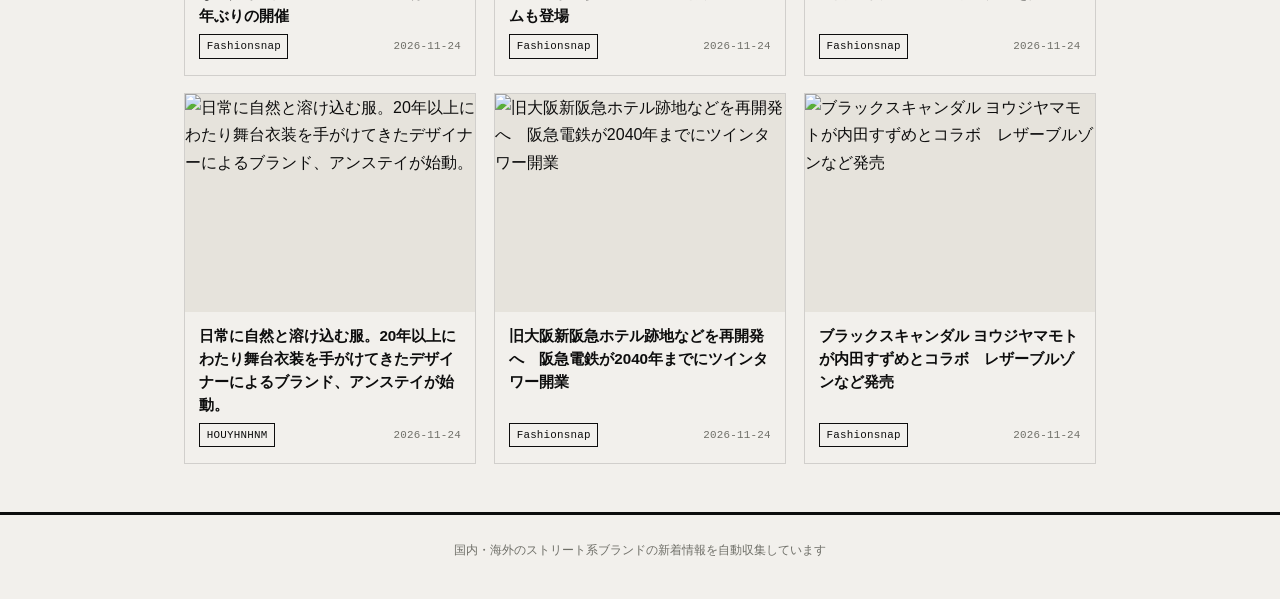
==== commit 56b09145: "chore: update feed data and rebuild site" ====
--- a/docs/index.html
+++ b/docs/index.html
@@ -29,15 +29,15 @@
 
 
 
-<a class="hero" href="https://www.fashionsnap.com/article/2026-11-24/me-masayume-okutama/">
+<a class="hero" href="https://hypebeast.com/2026/11/new-arrivals-from-hbx-wtaps-2">
   <div class="hero-media">
-    <img src="https://fashionsnap-assets.com/asset/format=auto,fit=crop,width=300,height=300/article/images/2026/11/ca8136cf-8e41-4382-95b7-7c5f2352f56e.jpg" alt="アートチーム目［mé］の巨大な“顔”が奥多摩に浮上　国内では約5年ぶりの開催">
+    <img src="https://image-cdn.hypb.st/https%3A%2F%2Fhypebeast.com%2Fimage%2F2026%2F11%2Finsect-ss-ctpl-black-product-1-da035925_1795567741.jpg?w=800&amp;cbr=1&amp;q=90&amp;fit=max" alt="New Arrivals From HBX: WTAPS">
     <span class="stamp">JUST IN</span>
   </div>
   <div class="hero-body">
-    <div class="eyebrow">Fashionsnap</div>
-    <h1>アートチーム目［mé］の巨大な“顔”が奥多摩に浮上　国内では約5年ぶりの開催</h1>
-    <div class="meta">2026-11-24</div>
+    <div class="eyebrow">Hypebeast</div>
+    <h1>New Arrivals From HBX: WTAPS</h1>
+    <div class="meta">2026-11-25</div>
   </div>
 </a>
 
@@ -106,14 +106,131 @@
 </div>
 <div class="card-grid">
 
-  <a class="card" href="https://hypebeast.com/2026/11/denim-tears-special-tokyo-residency-pop-up-event-announcement">
-    <div class="thumb">
-      <img src="https://image-cdn.hypb.st/https%3A%2F%2Fhypebeast.com%2Fimage%2F2026%2F11%2F23%2Fdenim-tears-special-tokyo-residency-pop-up-event-announcement-000.jpg?w=800&amp;cbr=1&amp;q=90&amp;fit=max" alt="Denim Tears is Heading to Japan for a Special Tokyo Residency Pop-Up Event">
-    </div>
-    <div class="card-body">
-      <div class="card-title">Denim Tears is Heading to Japan for a Special Tokyo Residency Pop-Up Event</div>
-      <div class="card-meta">
-        <span class="source-badge">Hypebeast</span>
+  <a class="card" href="https://www.highsnobiety.com/p/sneaker-heels-trend/">
+    <div class="thumb">
+      <img src="https://www.highsnobiety.com/static-assets/dato/1795536063-sneaker-heels-trend-0.jpg" alt="Sole Food: We All Deserve a Whimsical Lil’ Sneaker-Heel">
+    </div>
+    <div class="card-body">
+      <div class="card-title">Sole Food: We All Deserve a Whimsical Lil’ Sneaker-Heel</div>
+      <div class="card-meta">
+        <span class="source-badge">Highsnobiety</span>
+        <span>2026-11-24</span>
+      </div>
+    </div>
+  </a>
+
+  <a class="card" href="https://www.highsnobiety.com/p/new-balance-991v1-made-in-japan/">
+    <div class="thumb">
+      <img src="https://www.highsnobiety.com/static-assets/dato/1795548371-new-balance-991v1-made-in-japan-0.jpg" alt="A Long-Lost New Balance Dad Shoe, Reborn as a Japan-Made Masterpiece">
+    </div>
+    <div class="card-body">
+      <div class="card-title">A Long-Lost New Balance Dad Shoe, Reborn as a Japan-Made Masterpiece</div>
+      <div class="card-meta">
+        <span class="source-badge">Highsnobiety</span>
+        <span>2026-11-24</span>
+      </div>
+    </div>
+  </a>
+
+  <a class="card" href="https://www.highsnobiety.com/p/wtaps-hoka-speedgoat-ts/">
+    <div class="thumb">
+      <img src="https://www.highsnobiety.com/static-assets/dato/1795548222-wtaps-hoka-speedgoat-ts-0.jpg" alt="WTAPS’ HOKA Trail Runner Has No Business Being This Sexy">
+    </div>
+    <div class="card-body">
+      <div class="card-title">WTAPS’ HOKA Trail Runner Has No Business Being This Sexy</div>
+      <div class="card-meta">
+        <span class="source-badge">Highsnobiety</span>
+        <span>2026-11-24</span>
+      </div>
+    </div>
+  </a>
+
+  <a class="card" href="https://www.highsnobiety.com/p/nike-vomero-plus-light-armory-blue/">
+    <div class="thumb">
+      <img src="https://www.highsnobiety.com/static-assets/dato/1795547818-nike-vomero-plus-light-armory-blue-0.jpg" alt="Nike Put Its Gloriously Stacked Running Shoe on Ice">
+    </div>
+    <div class="card-body">
+      <div class="card-title">Nike Put Its Gloriously Stacked Running Shoe on Ice</div>
+      <div class="card-meta">
+        <span class="source-badge">Highsnobiety</span>
+        <span>2026-11-24</span>
+      </div>
+    </div>
+  </a>
+
+  <a class="card" href="https://www.houyhnhnm.jp/news/1192603/">
+    <div class="thumb">
+      <img src="https://www.houyhnhnm.jp/wp-content/uploads/2026/11/bcf48bd23e28ca8d0c6588a5ab9081c7.jpg" alt="アーカイブを着想源にしたマウンテンハードウェアのワープファクター。雪山での機能もデザインも兼ね備えています。">
+    </div>
+    <div class="card-body">
+      <div class="card-title">アーカイブを着想源にしたマウンテンハードウェアのワープファクター。雪山での機能もデザインも兼ね備えています。</div>
+      <div class="card-meta">
+        <span class="source-badge">HOUYHNHNM</span>
+        <span>2026-11-24</span>
+      </div>
+    </div>
+  </a>
+
+  <a class="card" href="https://www.houyhnhnm.jp/news/1192369/">
+    <div class="thumb">
+      <img src="https://www.houyhnhnm.jp/wp-content/uploads/2026/11/Felisi_0924_0372.jpg" alt="贈るもよし、自分で使うもよし。フェリージから届いた冬のギフト。">
+    </div>
+    <div class="card-body">
+      <div class="card-title">贈るもよし、自分で使うもよし。フェリージから届いた冬のギフト。</div>
+      <div class="card-meta">
+        <span class="source-badge">HOUYHNHNM</span>
+        <span>2026-11-24</span>
+      </div>
+    </div>
+  </a>
+
+  <a class="card" href="https://www.houyhnhnm.jp/news/1192594/">
+    <div class="thumb">
+      <img src="https://www.houyhnhnm.jp/wp-content/uploads/2026/11/6dcc901c-e273-3e9f-c80b-ea107c41d1ef.jpg" alt="FTCが40周年！ 国内外から26組のアーティストによる作品が集結します。">
+    </div>
+    <div class="card-body">
+      <div class="card-title">FTCが40周年！ 国内外から26組のアーティストによる作品が集結します。</div>
+      <div class="card-meta">
+        <span class="source-badge">HOUYHNHNM</span>
+        <span>2026-11-24</span>
+      </div>
+    </div>
+  </a>
+
+  <a class="card" href="https://www.houyhnhnm.jp/news/1192162/">
+    <div class="thumb">
+      <img src="https://www.houyhnhnm.jp/wp-content/uploads/2026/11/3_4_5_ad.jpg" alt="プロップスストアとオッシュマンズのチームアップが再び。今回はワイルドシングスも加わったトリプルネームです。">
+    </div>
+    <div class="card-body">
+      <div class="card-title">プロップスストアとオッシュマンズのチームアップが再び。今回はワイルドシングスも加わったトリプルネームです。</div>
+      <div class="card-meta">
+        <span class="source-badge">HOUYHNHNM</span>
+        <span>2026-11-24</span>
+      </div>
+    </div>
+  </a>
+
+  <a class="card" href="https://www.fashionsnap.com/article/2026-11-24/sixpad-recoverywear-new/">
+    <div class="thumb">
+      <img src="https://fashionsnap-assets.com/asset/format=auto,fit=crop,width=300,height=300/article/images/2026/11/01953b40-26cc-46fd-8e90-3d4b5744be85.jpg" alt="スポーツ領域に特化　好調「シックスパッド」がリカバリーウェアを刷新">
+    </div>
+    <div class="card-body">
+      <div class="card-title">スポーツ領域に特化　好調「シックスパッド」がリカバリーウェアを刷新</div>
+      <div class="card-meta">
+        <span class="source-badge">Fashionsnap</span>
+        <span>2026-11-24</span>
+      </div>
+    </div>
+  </a>
+
+  <a class="card" href="https://www.fashionsnap.com/article/2026-11-24/me-masayume-okutama/">
+    <div class="thumb">
+      <img src="https://fashionsnap-assets.com/asset/format=auto,fit=crop,width=300,height=300/article/images/2026/11/ca8136cf-8e41-4382-95b7-7c5f2352f56e.jpg" alt="アートチーム目［mé］の巨大な“顔”が奥多摩に浮上　国内では約5年ぶりの開催">
+    </div>
+    <div class="card-body">
+      <div class="card-title">アートチーム目［mé］の巨大な“顔”が奥多摩に浮上　国内では約5年ぶりの開催</div>
+      <div class="card-meta">
+        <span class="source-badge">Fashionsnap</span>
         <span>2026-11-24</span>
       </div>
     </div>
@@ -132,45 +249,6 @@
     </div>
   </a>
 
-  <a class="card" href="https://www.highsnobiety.com/p/new-balance-990v7-black/">
-    <div class="thumb">
-      <img src="https://www.highsnobiety.com/static-assets/dato/1795459504-new-balance-990v7-black-0.jpg" alt="New Balance’s Remastered 990 Dad Shoe Joins the Dark Side">
-    </div>
-    <div class="card-body">
-      <div class="card-title">New Balance’s Remastered 990 Dad Shoe Joins the Dark Side</div>
-      <div class="card-meta">
-        <span class="source-badge">Highsnobiety</span>
-        <span>2026-11-24</span>
-      </div>
-    </div>
-  </a>
-
-  <a class="card" href="https://www.highsnobiety.com/p/adidas-formation-f50-loafer-brown/">
-    <div class="thumb">
-      <img src="https://www.highsnobiety.com/static-assets/dato/1795459374-adidas-formation-f50-loafer-brown-0.jpg" alt="The Loafer-fication of adidas’ Techy Dad Sneaker">
-    </div>
-    <div class="card-body">
-      <div class="card-title">The Loafer-fication of adidas’ Techy Dad Sneaker</div>
-      <div class="card-meta">
-        <span class="source-badge">Highsnobiety</span>
-        <span>2026-11-24</span>
-      </div>
-    </div>
-  </a>
-
-  <a class="card" href="https://www.highsnobiety.com/p/nike-sprint-sister-flax/">
-    <div class="thumb">
-      <img src="https://www.highsnobiety.com/static-assets/dato/1795459176-nike-sprint-sister-flax-0.jpg" alt="Nike’s Slim Suede Sneaker Proves It&#39;s the Sibling With Good Taste">
-    </div>
-    <div class="card-body">
-      <div class="card-title">Nike’s Slim Suede Sneaker Proves It&#39;s the Sibling With Good Taste</div>
-      <div class="card-meta">
-        <span class="source-badge">Highsnobiety</span>
-        <span>2026-11-24</span>
-      </div>
-    </div>
-  </a>
-
   <a class="card" href="https://www.fashionsnap.com/article/2026-11-24/lawson-kamakura-shirt/">
     <div class="thumb">
       <img src="https://fashionsnap-assets.com/asset/format=auto,fit=crop,width=300,height=300/article/images/2026/11/44092c47-cdf2-4092-8f1d-50641da68556.jpg" alt="ローソンが鎌倉シャツと初コラボ　共同開発したシャツとネクタイを販売">
@@ -184,19 +262,6 @@
     </div>
   </a>
 
-  <a class="card" href="https://www.highsnobiety.com/p/playa-society-nike-atwo-dark-russet/">
-    <div class="thumb">
-      <img src="https://www.highsnobiety.com/static-assets/dato/1795459041-playa-society-nike-atwo-dark-russet-0.jpg" alt="Playa Society’s *Other* Nike Hoops Sneaker Is Even Sweeter">
-    </div>
-    <div class="card-body">
-      <div class="card-title">Playa Society’s *Other* Nike Hoops Sneaker Is Even Sweeter</div>
-      <div class="card-meta">
-        <span class="source-badge">Highsnobiety</span>
-        <span>2026-11-24</span>
-      </div>
-    </div>
-  </a>
-
   <a class="card" href="https://www.houyhnhnm.jp/news/1192138/">
     <div class="thumb">
       <img src="https://www.houyhnhnm.jp/wp-content/uploads/2026/11/p8-9_261007_655.jpg" alt="日常に自然と溶け込む服。20年以上にわたり舞台衣装を手がけてきたデザイナーによるブランド、アンステイが始動。">
@@ -231,71 +296,6 @@
       <div class="card-title">ブラックスキャンダル ヨウジヤマモトが内田すずめとコラボ　レザーブルゾンなど発売</div>
       <div class="card-meta">
         <span class="source-badge">Fashionsnap</span>
-        <span>2026-11-24</span>
-      </div>
-    </div>
-  </a>
-
-  <a class="card" href="https://www.houyhnhnm.jp/news/1190758/">
-    <div class="thumb">
-      <img src="https://www.houyhnhnm.jp/wp-content/uploads/2026/11/09-1.jpg" alt="Rainbow Disco Clubから新作マーチャンダイズが登場！ ポップアップ初日は豪華DJ陣が会場を彩ります。">
-    </div>
-    <div class="card-body">
-      <div class="card-title">Rainbow Disco Clubから新作マーチャンダイズが登場！ ポップアップ初日は豪華DJ陣が会場を彩ります。</div>
-      <div class="card-meta">
-        <span class="source-badge">HOUYHNHNM</span>
-        <span>2026-11-24</span>
-      </div>
-    </div>
-  </a>
-
-  <a class="card" href="https://www.fashionsnap.com/article/2026-11-24/hope-and-love-tokyo/">
-    <div class="thumb">
-      <img src="https://fashionsnap-assets.com/asset/format=auto,fit=crop,width=300,height=300/article/images/2026/11/787a48c3-76c7-4b1c-bbd1-9e79f25d0638.jpg" alt="下北沢でチャリティイベント開催、オーラリーやアンダーカバーなど22ブランドがフリマ出店">
-    </div>
-    <div class="card-body">
-      <div class="card-title">下北沢でチャリティイベント開催、オーラリーやアンダーカバーなど22ブランドがフリマ出店</div>
-      <div class="card-meta">
-        <span class="source-badge">Fashionsnap</span>
-        <span>2026-11-24</span>
-      </div>
-    </div>
-  </a>
-
-  <a class="card" href="https://www.houyhnhnm.jp/news/1192024/">
-    <div class="thumb">
-      <img src="https://www.houyhnhnm.jp/wp-content/uploads/2026/11/67b51815c7af6f6f307e96b24aae8c5b.png" alt="ハイキングブーツの機能美と厳選された3つのレザー。ディエッメ × RHCの別注モデルが発売。">
-    </div>
-    <div class="card-body">
-      <div class="card-title">ハイキングブーツの機能美と厳選された3つのレザー。ディエッメ × RHCの別注モデルが発売。</div>
-      <div class="card-meta">
-        <span class="source-badge">HOUYHNHNM</span>
-        <span>2026-11-24</span>
-      </div>
-    </div>
-  </a>
-
-  <a class="card" href="https://www.fashionsnap.com/article/2026-11-24/ta-frontier-polyester-price-increase/">
-    <div class="thumb">
-      <img src="https://fashionsnap-assets.com/asset/format=auto,fit=crop,width=300,height=300/article/images/2026/09/31e55f79-3bbc-4531-9aff-b5145c6480a1.jpg" alt="旧帝人フロンティアがポリエステル繊維などを再値上げ　製造コスト上昇に歯止めかからず">
-    </div>
-    <div class="card-body">
-      <div class="card-title">旧帝人フロンティアがポリエステル繊維などを再値上げ　製造コスト上昇に歯止めかからず</div>
-      <div class="card-meta">
-        <span class="source-badge">Fashionsnap</span>
-        <span>2026-11-24</span>
-      </div>
-    </div>
-  </a>
-
-  <a class="card" href="https://www.houyhnhnm.jp/news/1188271/">
-    <div class="thumb">
-      <img src="https://www.houyhnhnm.jp/wp-content/uploads/2026/11/20261119_subu_shibuya_0072.jpg" alt="冬のサンダル、スブは10周年！ 節目を祝う特別なポップアップが開催中です。">
-    </div>
-    <div class="card-body">
-      <div class="card-title">冬のサンダル、スブは10周年！ 節目を祝う特別なポップアップが開催中です。</div>
-      <div class="card-meta">
-        <span class="source-badge">HOUYHNHNM</span>
         <span>2026-11-24</span>
       </div>
     </div>
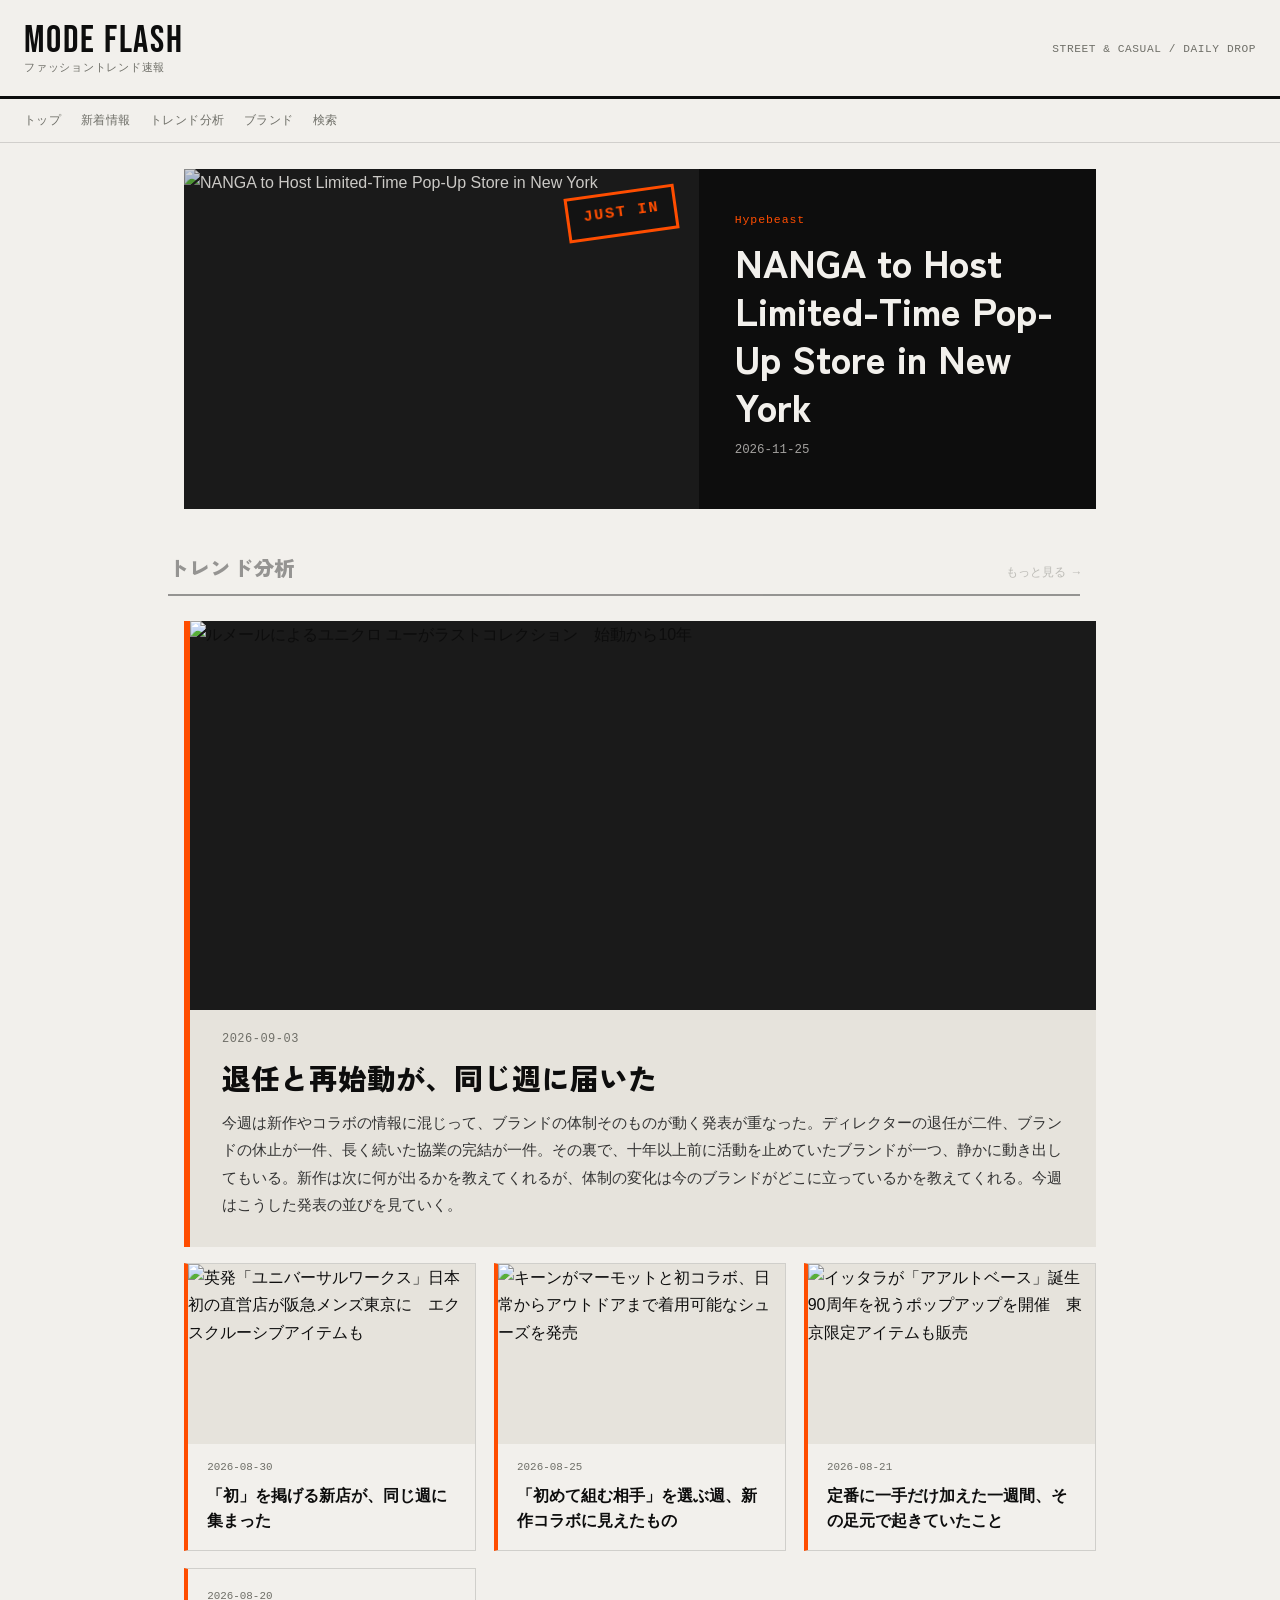
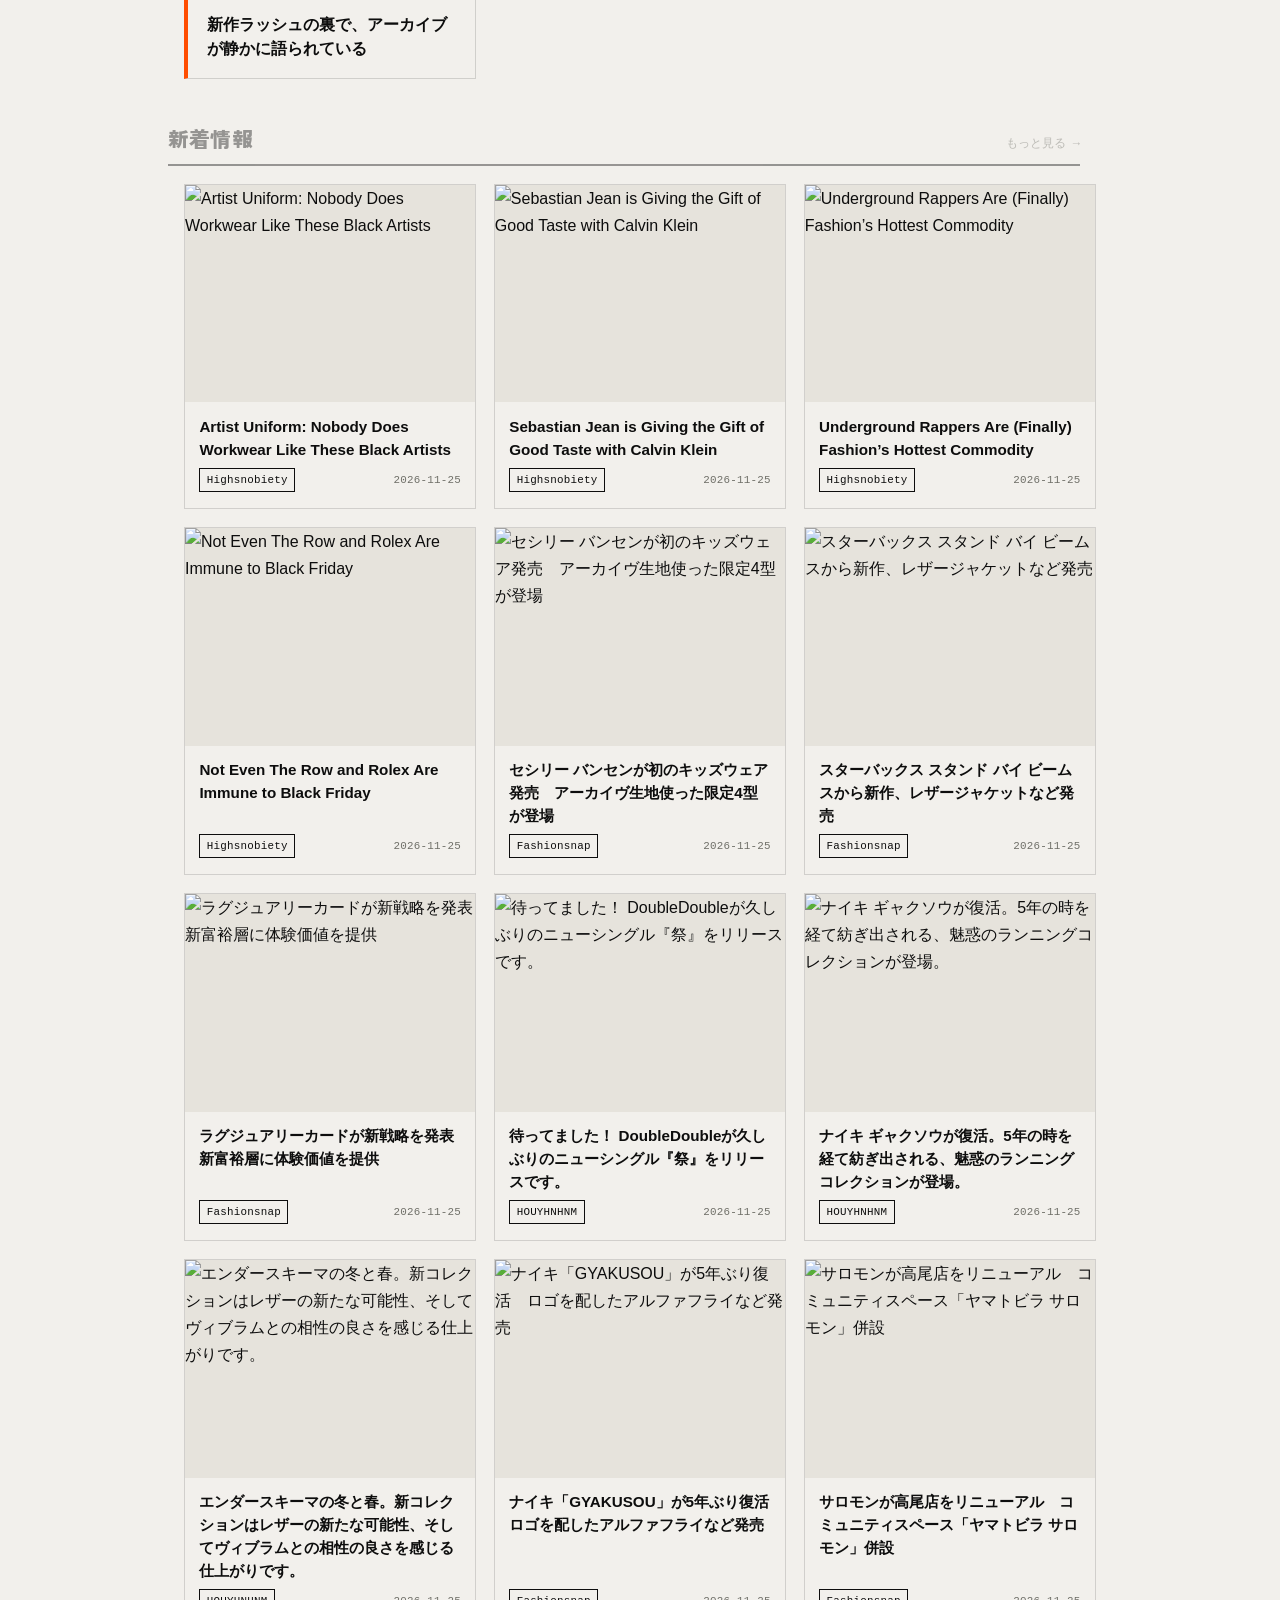
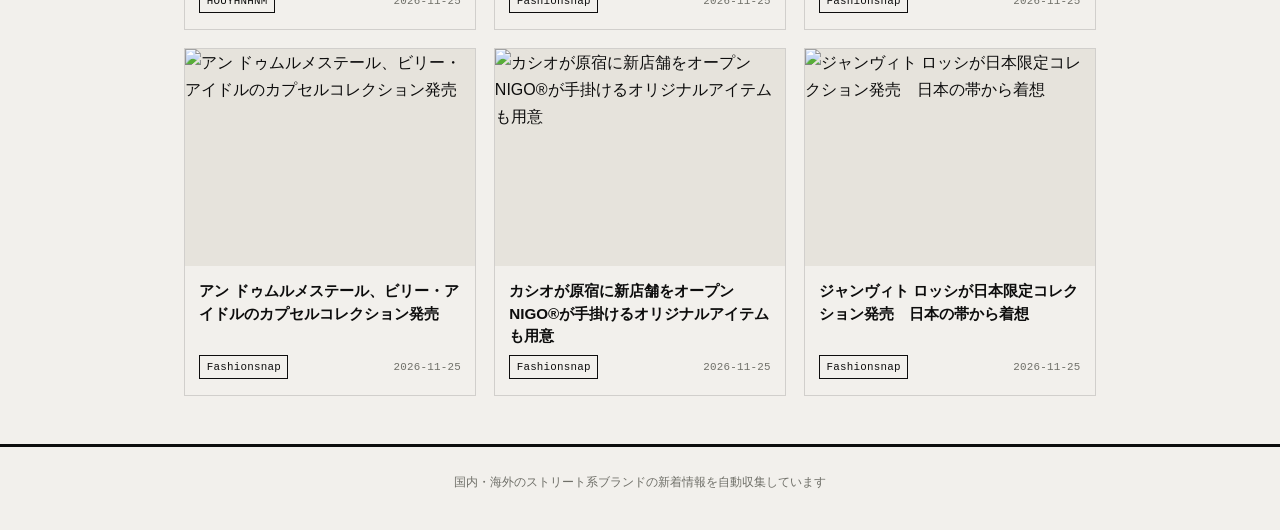
==== commit cd8f2ece: "chore: update feed data and rebuild site" ====
--- a/docs/index.html
+++ b/docs/index.html
@@ -29,14 +29,14 @@
 
 
 
-<a class="hero" href="https://hypebeast.com/2026/11/new-arrivals-from-hbx-wtaps-2">
+<a class="hero" href="https://hypebeast.com/2026/11/nanga-host-limited-time-pop-up-store-new-york">
   <div class="hero-media">
-    <img src="https://image-cdn.hypb.st/https%3A%2F%2Fhypebeast.com%2Fimage%2F2026%2F11%2Finsect-ss-ctpl-black-product-1-da035925_1795567741.jpg?w=800&amp;cbr=1&amp;q=90&amp;fit=max" alt="New Arrivals From HBX: WTAPS">
+    <img src="https://image-cdn.hypb.st/https%3A%2F%2Fhypebeast.com%2Fimage%2F2026%2F11%2F25%2Fpop-up-store-banner-feature-image.jpg?w=800&amp;cbr=1&amp;q=90&amp;fit=max" alt="NANGA to Host Limited-Time Pop-Up Store in New York">
     <span class="stamp">JUST IN</span>
   </div>
   <div class="hero-body">
     <div class="eyebrow">Hypebeast</div>
-    <h1>New Arrivals From HBX: WTAPS</h1>
+    <h1>NANGA to Host Limited-Time Pop-Up Store in New York</h1>
     <div class="meta">2026-11-25</div>
   </div>
 </a>
@@ -106,197 +106,197 @@
 </div>
 <div class="card-grid">
 
-  <a class="card" href="https://www.highsnobiety.com/p/sneaker-heels-trend/">
-    <div class="thumb">
-      <img src="https://www.highsnobiety.com/static-assets/dato/1795536063-sneaker-heels-trend-0.jpg" alt="Sole Food: We All Deserve a Whimsical Lil’ Sneaker-Heel">
-    </div>
-    <div class="card-body">
-      <div class="card-title">Sole Food: We All Deserve a Whimsical Lil’ Sneaker-Heel</div>
+  <a class="card" href="https://www.highsnobiety.com/p/another-view-black-artists-interview/">
+    <div class="thumb">
+      <img src="https://www.highsnobiety.com/static-assets/dato/1795606469-030-1-derrick-adams.jpg" alt="Artist Uniform: Nobody Does Workwear Like These Black Artists">
+    </div>
+    <div class="card-body">
+      <div class="card-title">Artist Uniform: Nobody Does Workwear Like These Black Artists</div>
       <div class="card-meta">
         <span class="source-badge">Highsnobiety</span>
-        <span>2026-11-24</span>
-      </div>
-    </div>
-  </a>
-
-  <a class="card" href="https://www.highsnobiety.com/p/new-balance-991v1-made-in-japan/">
-    <div class="thumb">
-      <img src="https://www.highsnobiety.com/static-assets/dato/1795548371-new-balance-991v1-made-in-japan-0.jpg" alt="A Long-Lost New Balance Dad Shoe, Reborn as a Japan-Made Masterpiece">
-    </div>
-    <div class="card-body">
-      <div class="card-title">A Long-Lost New Balance Dad Shoe, Reborn as a Japan-Made Masterpiece</div>
+        <span>2026-11-25</span>
+      </div>
+    </div>
+  </a>
+
+  <a class="card" href="https://www.highsnobiety.com/p/sebastian-jean-gift-guide-calvin-klein/">
+    <div class="thumb">
+      <img src="https://www.highsnobiety.com/static-assets/dato/1794503544-feature2.jpg" alt="Sebastian Jean is Giving the Gift of Good Taste with Calvin Klein">
+    </div>
+    <div class="card-body">
+      <div class="card-title">Sebastian Jean is Giving the Gift of Good Taste with Calvin Klein</div>
       <div class="card-meta">
         <span class="source-badge">Highsnobiety</span>
-        <span>2026-11-24</span>
-      </div>
-    </div>
-  </a>
-
-  <a class="card" href="https://www.highsnobiety.com/p/wtaps-hoka-speedgoat-ts/">
-    <div class="thumb">
-      <img src="https://www.highsnobiety.com/static-assets/dato/1795548222-wtaps-hoka-speedgoat-ts-0.jpg" alt="WTAPS’ HOKA Trail Runner Has No Business Being This Sexy">
-    </div>
-    <div class="card-body">
-      <div class="card-title">WTAPS’ HOKA Trail Runner Has No Business Being This Sexy</div>
+        <span>2026-11-25</span>
+      </div>
+    </div>
+  </a>
+
+  <a class="card" href="https://www.highsnobiety.com/p/yeat-fakemink-xaviersobased-ugg-underground-rappers/">
+    <div class="thumb">
+      <img src="https://www.highsnobiety.com/static-assets/dato/1795622984-large-f26-ch3-holiday-yeat-m-thayden-luxefluff-jacket-1172192-blk-fl-v.jpg" alt="Underground Rappers Are (Finally) Fashion’s Hottest Commodity">
+    </div>
+    <div class="card-body">
+      <div class="card-title">Underground Rappers Are (Finally) Fashion’s Hottest Commodity</div>
       <div class="card-meta">
         <span class="source-badge">Highsnobiety</span>
-        <span>2026-11-24</span>
-      </div>
-    </div>
-  </a>
-
-  <a class="card" href="https://www.highsnobiety.com/p/nike-vomero-plus-light-armory-blue/">
-    <div class="thumb">
-      <img src="https://www.highsnobiety.com/static-assets/dato/1795547818-nike-vomero-plus-light-armory-blue-0.jpg" alt="Nike Put Its Gloriously Stacked Running Shoe on Ice">
-    </div>
-    <div class="card-body">
-      <div class="card-title">Nike Put Its Gloriously Stacked Running Shoe on Ice</div>
+        <span>2026-11-25</span>
+      </div>
+    </div>
+  </a>
+
+  <a class="card" href="https://www.highsnobiety.com/p/neither-the-row-nor-rolex-are-immune-to-black-friday/">
+    <div class="thumb">
+      <img src="https://www.highsnobiety.com/static-assets/dato/1795604632-hs_shopper_week_48_3x22.png" alt="Not Even The Row and Rolex Are Immune to Black Friday">
+    </div>
+    <div class="card-body">
+      <div class="card-title">Not Even The Row and Rolex Are Immune to Black Friday</div>
       <div class="card-meta">
         <span class="source-badge">Highsnobiety</span>
-        <span>2026-11-24</span>
-      </div>
-    </div>
-  </a>
-
-  <a class="card" href="https://www.houyhnhnm.jp/news/1192603/">
-    <div class="thumb">
-      <img src="https://www.houyhnhnm.jp/wp-content/uploads/2026/11/bcf48bd23e28ca8d0c6588a5ab9081c7.jpg" alt="アーカイブを着想源にしたマウンテンハードウェアのワープファクター。雪山での機能もデザインも兼ね備えています。">
-    </div>
-    <div class="card-body">
-      <div class="card-title">アーカイブを着想源にしたマウンテンハードウェアのワープファクター。雪山での機能もデザインも兼ね備えています。</div>
+        <span>2026-11-25</span>
+      </div>
+    </div>
+  </a>
+
+  <a class="card" href="https://www.fashionsnap.com/article/2026-11-25/cecilie-bahnsen-kids-wear/">
+    <div class="thumb">
+      <img src="https://fashionsnap-assets.com/asset/format=auto,fit=crop,width=300,height=300/article/images/2026/11/9bd82781-685b-4a32-99a0-8141478440f2.jpg" alt="セシリー バンセンが初のキッズウェア発売　アーカイヴ生地使った限定4型が登場">
+    </div>
+    <div class="card-body">
+      <div class="card-title">セシリー バンセンが初のキッズウェア発売　アーカイヴ生地使った限定4型が登場</div>
+      <div class="card-meta">
+        <span class="source-badge">Fashionsnap</span>
+        <span>2026-11-25</span>
+      </div>
+    </div>
+  </a>
+
+  <a class="card" href="https://www.fashionsnap.com/article/2026-11-25/starbucks-beams-extracollecion/">
+    <div class="thumb">
+      <img src="https://fashionsnap-assets.com/asset/format=auto,fit=crop,width=300,height=300/article/images/2026/11/9ef569e4-789d-4aae-aebd-6dfb6ed72ece.jpg" alt="スターバックス スタンド バイ ビームスから新作、レザージャケットなど発売">
+    </div>
+    <div class="card-body">
+      <div class="card-title">スターバックス スタンド バイ ビームスから新作、レザージャケットなど発売</div>
+      <div class="card-meta">
+        <span class="source-badge">Fashionsnap</span>
+        <span>2026-11-25</span>
+      </div>
+    </div>
+  </a>
+
+  <a class="card" href="https://www.fashionsnap.com/article/2026-11-25/luxury-card-presentation/">
+    <div class="thumb">
+      <img src="https://fashionsnap-assets.com/asset/format=auto,fit=crop,width=300,height=300/article/images/2026/11/57c9a214-2528-4c48-b4b3-cc096befc921.jpg" alt="ラグジュアリーカードが新戦略を発表　新富裕層に体験価値を提供">
+    </div>
+    <div class="card-body">
+      <div class="card-title">ラグジュアリーカードが新戦略を発表　新富裕層に体験価値を提供</div>
+      <div class="card-meta">
+        <span class="source-badge">Fashionsnap</span>
+        <span>2026-11-25</span>
+      </div>
+    </div>
+  </a>
+
+  <a class="card" href="https://www.houyhnhnm.jp/news/1192699/">
+    <div class="thumb">
+      <img src="https://www.houyhnhnm.jp/wp-content/uploads/2026/11/a15f3ef14bc89ce8f7e0093b14cbd413.jpg" alt="待ってました！ DoubleDoubleが久しぶりのニューシングル『祭』をリリースです。">
+    </div>
+    <div class="card-body">
+      <div class="card-title">待ってました！ DoubleDoubleが久しぶりのニューシングル『祭』をリリースです。</div>
       <div class="card-meta">
         <span class="source-badge">HOUYHNHNM</span>
-        <span>2026-11-24</span>
-      </div>
-    </div>
-  </a>
-
-  <a class="card" href="https://www.houyhnhnm.jp/news/1192369/">
-    <div class="thumb">
-      <img src="https://www.houyhnhnm.jp/wp-content/uploads/2026/11/Felisi_0924_0372.jpg" alt="贈るもよし、自分で使うもよし。フェリージから届いた冬のギフト。">
-    </div>
-    <div class="card-body">
-      <div class="card-title">贈るもよし、自分で使うもよし。フェリージから届いた冬のギフト。</div>
+        <span>2026-11-25</span>
+      </div>
+    </div>
+  </a>
+
+  <a class="card" href="https://www.houyhnhnm.jp/news/1193038/">
+    <div class="thumb">
+      <img src="https://www.houyhnhnm.jp/wp-content/uploads/2026/11/NIKE-GYAKUSOU-KV-1-1500x2000.jpg" alt="ナイキ ギャクソウが復活。5年の時を経て紡ぎ出される、魅惑のランニングコレクションが登場。">
+    </div>
+    <div class="card-body">
+      <div class="card-title">ナイキ ギャクソウが復活。5年の時を経て紡ぎ出される、魅惑のランニングコレクションが登場。</div>
       <div class="card-meta">
         <span class="source-badge">HOUYHNHNM</span>
-        <span>2026-11-24</span>
-      </div>
-    </div>
-  </a>
-
-  <a class="card" href="https://www.houyhnhnm.jp/news/1192594/">
-    <div class="thumb">
-      <img src="https://www.houyhnhnm.jp/wp-content/uploads/2026/11/6dcc901c-e273-3e9f-c80b-ea107c41d1ef.jpg" alt="FTCが40周年！ 国内外から26組のアーティストによる作品が集結します。">
-    </div>
-    <div class="card-body">
-      <div class="card-title">FTCが40周年！ 国内外から26組のアーティストによる作品が集結します。</div>
+        <span>2026-11-25</span>
+      </div>
+    </div>
+  </a>
+
+  <a class="card" href="https://www.houyhnhnm.jp/news/1192135/">
+    <div class="thumb">
+      <img src="https://www.houyhnhnm.jp/wp-content/uploads/2026/11/visual1_shoes.jpg" alt="エンダースキーマの冬と春。新コレクションはレザーの新たな可能性、そしてヴィブラムとの相性の良さを感じる仕上がりです。">
+    </div>
+    <div class="card-body">
+      <div class="card-title">エンダースキーマの冬と春。新コレクションはレザーの新たな可能性、そしてヴィブラムとの相性の良さを感じる仕上がりです。</div>
       <div class="card-meta">
         <span class="source-badge">HOUYHNHNM</span>
-        <span>2026-11-24</span>
-      </div>
-    </div>
-  </a>
-
-  <a class="card" href="https://www.houyhnhnm.jp/news/1192162/">
-    <div class="thumb">
-      <img src="https://www.houyhnhnm.jp/wp-content/uploads/2026/11/3_4_5_ad.jpg" alt="プロップスストアとオッシュマンズのチームアップが再び。今回はワイルドシングスも加わったトリプルネームです。">
-    </div>
-    <div class="card-body">
-      <div class="card-title">プロップスストアとオッシュマンズのチームアップが再び。今回はワイルドシングスも加わったトリプルネームです。</div>
-      <div class="card-meta">
-        <span class="source-badge">HOUYHNHNM</span>
-        <span>2026-11-24</span>
-      </div>
-    </div>
-  </a>
-
-  <a class="card" href="https://www.fashionsnap.com/article/2026-11-24/sixpad-recoverywear-new/">
-    <div class="thumb">
-      <img src="https://fashionsnap-assets.com/asset/format=auto,fit=crop,width=300,height=300/article/images/2026/11/01953b40-26cc-46fd-8e90-3d4b5744be85.jpg" alt="スポーツ領域に特化　好調「シックスパッド」がリカバリーウェアを刷新">
-    </div>
-    <div class="card-body">
-      <div class="card-title">スポーツ領域に特化　好調「シックスパッド」がリカバリーウェアを刷新</div>
-      <div class="card-meta">
-        <span class="source-badge">Fashionsnap</span>
-        <span>2026-11-24</span>
-      </div>
-    </div>
-  </a>
-
-  <a class="card" href="https://www.fashionsnap.com/article/2026-11-24/me-masayume-okutama/">
-    <div class="thumb">
-      <img src="https://fashionsnap-assets.com/asset/format=auto,fit=crop,width=300,height=300/article/images/2026/11/ca8136cf-8e41-4382-95b7-7c5f2352f56e.jpg" alt="アートチーム目［mé］の巨大な“顔”が奥多摩に浮上　国内では約5年ぶりの開催">
-    </div>
-    <div class="card-body">
-      <div class="card-title">アートチーム目［mé］の巨大な“顔”が奥多摩に浮上　国内では約5年ぶりの開催</div>
-      <div class="card-meta">
-        <span class="source-badge">Fashionsnap</span>
-        <span>2026-11-24</span>
-      </div>
-    </div>
-  </a>
-
-  <a class="card" href="https://www.fashionsnap.com/article/2026-11-24/dior-holiday-popup/">
-    <div class="thumb">
-      <img src="https://fashionsnap-assets.com/asset/format=auto,fit=crop,width=300,height=300/article/images/2026/11/86690b1d-9e5e-4345-a25b-57ffe32e1076.jpg" alt="「ディオール」ホリデーの限定ポップアップが表参道ヒルズに　限定アイテムも登場">
-    </div>
-    <div class="card-body">
-      <div class="card-title">「ディオール」ホリデーの限定ポップアップが表参道ヒルズに　限定アイテムも登場</div>
-      <div class="card-meta">
-        <span class="source-badge">Fashionsnap</span>
-        <span>2026-11-24</span>
-      </div>
-    </div>
-  </a>
-
-  <a class="card" href="https://www.fashionsnap.com/article/2026-11-24/lawson-kamakura-shirt/">
-    <div class="thumb">
-      <img src="https://fashionsnap-assets.com/asset/format=auto,fit=crop,width=300,height=300/article/images/2026/11/44092c47-cdf2-4092-8f1d-50641da68556.jpg" alt="ローソンが鎌倉シャツと初コラボ　共同開発したシャツとネクタイを販売">
-    </div>
-    <div class="card-body">
-      <div class="card-title">ローソンが鎌倉シャツと初コラボ　共同開発したシャツとネクタイを販売</div>
-      <div class="card-meta">
-        <span class="source-badge">Fashionsnap</span>
-        <span>2026-11-24</span>
-      </div>
-    </div>
-  </a>
-
-  <a class="card" href="https://www.houyhnhnm.jp/news/1192138/">
-    <div class="thumb">
-      <img src="https://www.houyhnhnm.jp/wp-content/uploads/2026/11/p8-9_261007_655.jpg" alt="日常に自然と溶け込む服。20年以上にわたり舞台衣装を手がけてきたデザイナーによるブランド、アンステイが始動。">
-    </div>
-    <div class="card-body">
-      <div class="card-title">日常に自然と溶け込む服。20年以上にわたり舞台衣装を手がけてきたデザイナーによるブランド、アンステイが始動。</div>
-      <div class="card-meta">
-        <span class="source-badge">HOUYHNHNM</span>
-        <span>2026-11-24</span>
-      </div>
-    </div>
-  </a>
-
-  <a class="card" href="https://www.fashionsnap.com/article/2026-11-24/shibata-development-council/">
-    <div class="thumb">
-      <img src="https://fashionsnap-assets.com/asset/format=auto,fit=crop,width=300,height=300/article/images/2026/11/5edf1371-dbe8-4e2e-aac1-10a0ec9b8410.jpg" alt="旧大阪新阪急ホテル跡地などを再開発へ　阪急電鉄が2040年までにツインタワー開業">
-    </div>
-    <div class="card-body">
-      <div class="card-title">旧大阪新阪急ホテル跡地などを再開発へ　阪急電鉄が2040年までにツインタワー開業</div>
-      <div class="card-meta">
-        <span class="source-badge">Fashionsnap</span>
-        <span>2026-11-24</span>
-      </div>
-    </div>
-  </a>
-
-  <a class="card" href="https://www.fashionsnap.com/article/2026-11-24/black-scandal-yohji-yamamoto-suzume-uchida/">
-    <div class="thumb">
-      <img src="https://fashionsnap-assets.com/asset/format=auto,fit=crop,width=300,height=300/article/images/2026/11/16165a27-0eb3-4f94-b72f-96f95e4827ab.jpg" alt="ブラックスキャンダル ヨウジヤマモトが内田すずめとコラボ　レザーブルゾンなど発売">
-    </div>
-    <div class="card-body">
-      <div class="card-title">ブラックスキャンダル ヨウジヤマモトが内田すずめとコラボ　レザーブルゾンなど発売</div>
-      <div class="card-meta">
-        <span class="source-badge">Fashionsnap</span>
-        <span>2026-11-24</span>
+        <span>2026-11-25</span>
+      </div>
+    </div>
+  </a>
+
+  <a class="card" href="https://www.fashionsnap.com/article/2026-11-25/gyakusou/">
+    <div class="thumb">
+      <img src="https://fashionsnap-assets.com/asset/format=auto,fit=crop,width=300,height=300/article/images/2026/11/064dec68-e474-4ea0-a8f2-c13f7dd2f6bd.jpg" alt="ナイキ「GYAKUSOU」が5年ぶり復活　ロゴを配したアルファフライなど発売">
+    </div>
+    <div class="card-body">
+      <div class="card-title">ナイキ「GYAKUSOU」が5年ぶり復活　ロゴを配したアルファフライなど発売</div>
+      <div class="card-meta">
+        <span class="source-badge">Fashionsnap</span>
+        <span>2026-11-25</span>
+      </div>
+    </div>
+  </a>
+
+  <a class="card" href="https://www.fashionsnap.com/article/2026-11-25/salomon-takao-renewal/">
+    <div class="thumb">
+      <img src="https://fashionsnap-assets.com/asset/format=auto,fit=crop,width=300,height=300/article/images/2026/11/361fe443-75e7-4f4d-9c6f-d2dd9011ec49.jpg" alt="サロモンが高尾店をリニューアル　コミュニティスペース「ヤマトビラ サロモン」併設">
+    </div>
+    <div class="card-body">
+      <div class="card-title">サロモンが高尾店をリニューアル　コミュニティスペース「ヤマトビラ サロモン」併設</div>
+      <div class="card-meta">
+        <span class="source-badge">Fashionsnap</span>
+        <span>2026-11-25</span>
+      </div>
+    </div>
+  </a>
+
+  <a class="card" href="https://www.fashionsnap.com/article/2026-11-25/ad-billy-idol/">
+    <div class="thumb">
+      <img src="https://fashionsnap-assets.com/asset/format=auto,fit=crop,width=300,height=300/article/images/2026/11/543c34c1-76fd-4eac-ac97-fac775e3db10.jpg" alt="アン ドゥムルメステール、ビリー・アイドルのカプセルコレクション発売">
+    </div>
+    <div class="card-body">
+      <div class="card-title">アン ドゥムルメステール、ビリー・アイドルのカプセルコレクション発売</div>
+      <div class="card-meta">
+        <span class="source-badge">Fashionsnap</span>
+        <span>2026-11-25</span>
+      </div>
+    </div>
+  </a>
+
+  <a class="card" href="https://www.fashionsnap.com/article/2026-11-25/casio-new-store/">
+    <div class="thumb">
+      <img src="https://fashionsnap-assets.com/asset/format=auto,fit=crop,width=300,height=300/article/images/2026/11/5a728673-4de1-4780-ab17-08a1e0a29115.jpg" alt="カシオが原宿に新店舗をオープン　NIGO®が手掛けるオリジナルアイテムも用意">
+    </div>
+    <div class="card-body">
+      <div class="card-title">カシオが原宿に新店舗をオープン　NIGO®が手掛けるオリジナルアイテムも用意</div>
+      <div class="card-meta">
+        <span class="source-badge">Fashionsnap</span>
+        <span>2026-11-25</span>
+      </div>
+    </div>
+  </a>
+
+  <a class="card" href="https://www.fashionsnap.com/article/2026-11-25/gianvito-rossi-new-shoes-kyoto/">
+    <div class="thumb">
+      <img src="https://fashionsnap-assets.com/asset/format=auto,fit=crop,width=300,height=300/article/images/2026/11/6564ba65-3698-4a58-acac-4e5c1691c355.jpg" alt="ジャンヴィト ロッシが日本限定コレクション発売　日本の帯から着想">
+    </div>
+    <div class="card-body">
+      <div class="card-title">ジャンヴィト ロッシが日本限定コレクション発売　日本の帯から着想</div>
+      <div class="card-meta">
+        <span class="source-badge">Fashionsnap</span>
+        <span>2026-11-25</span>
       </div>
     </div>
   </a>
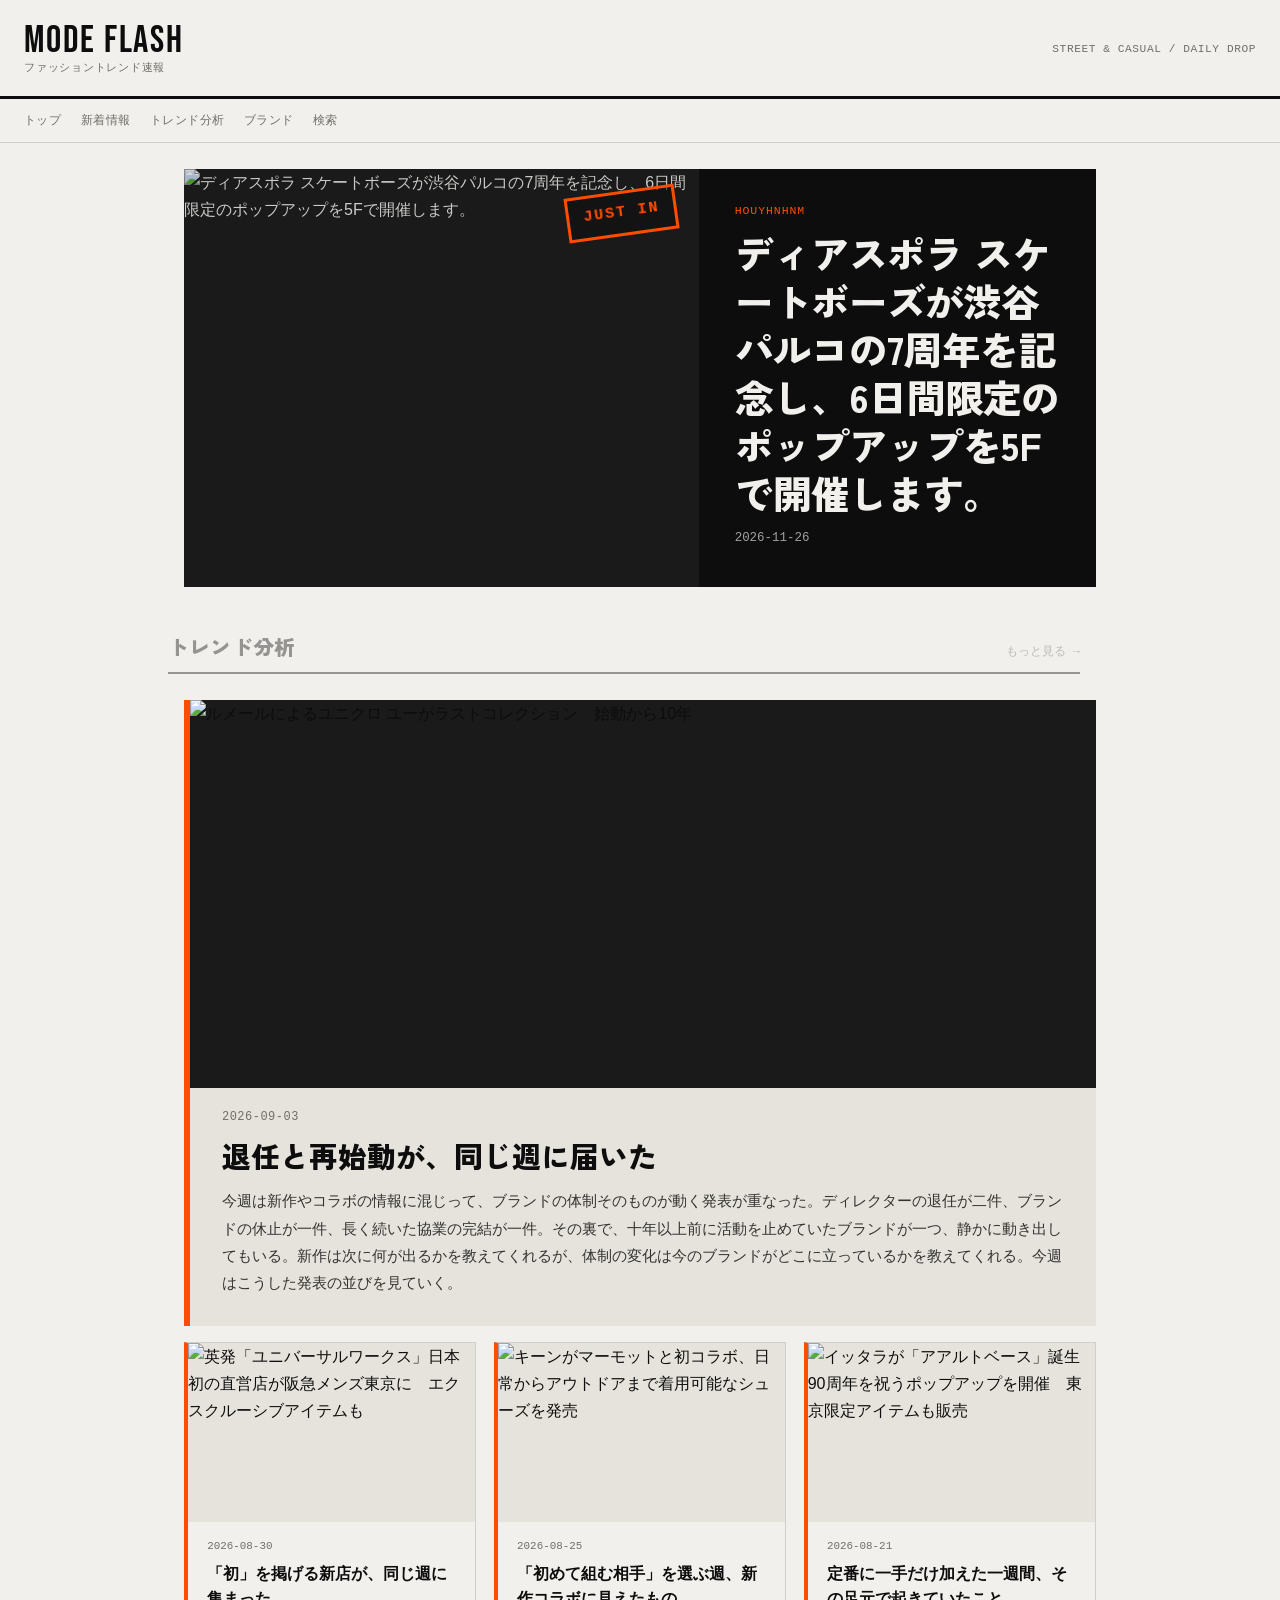
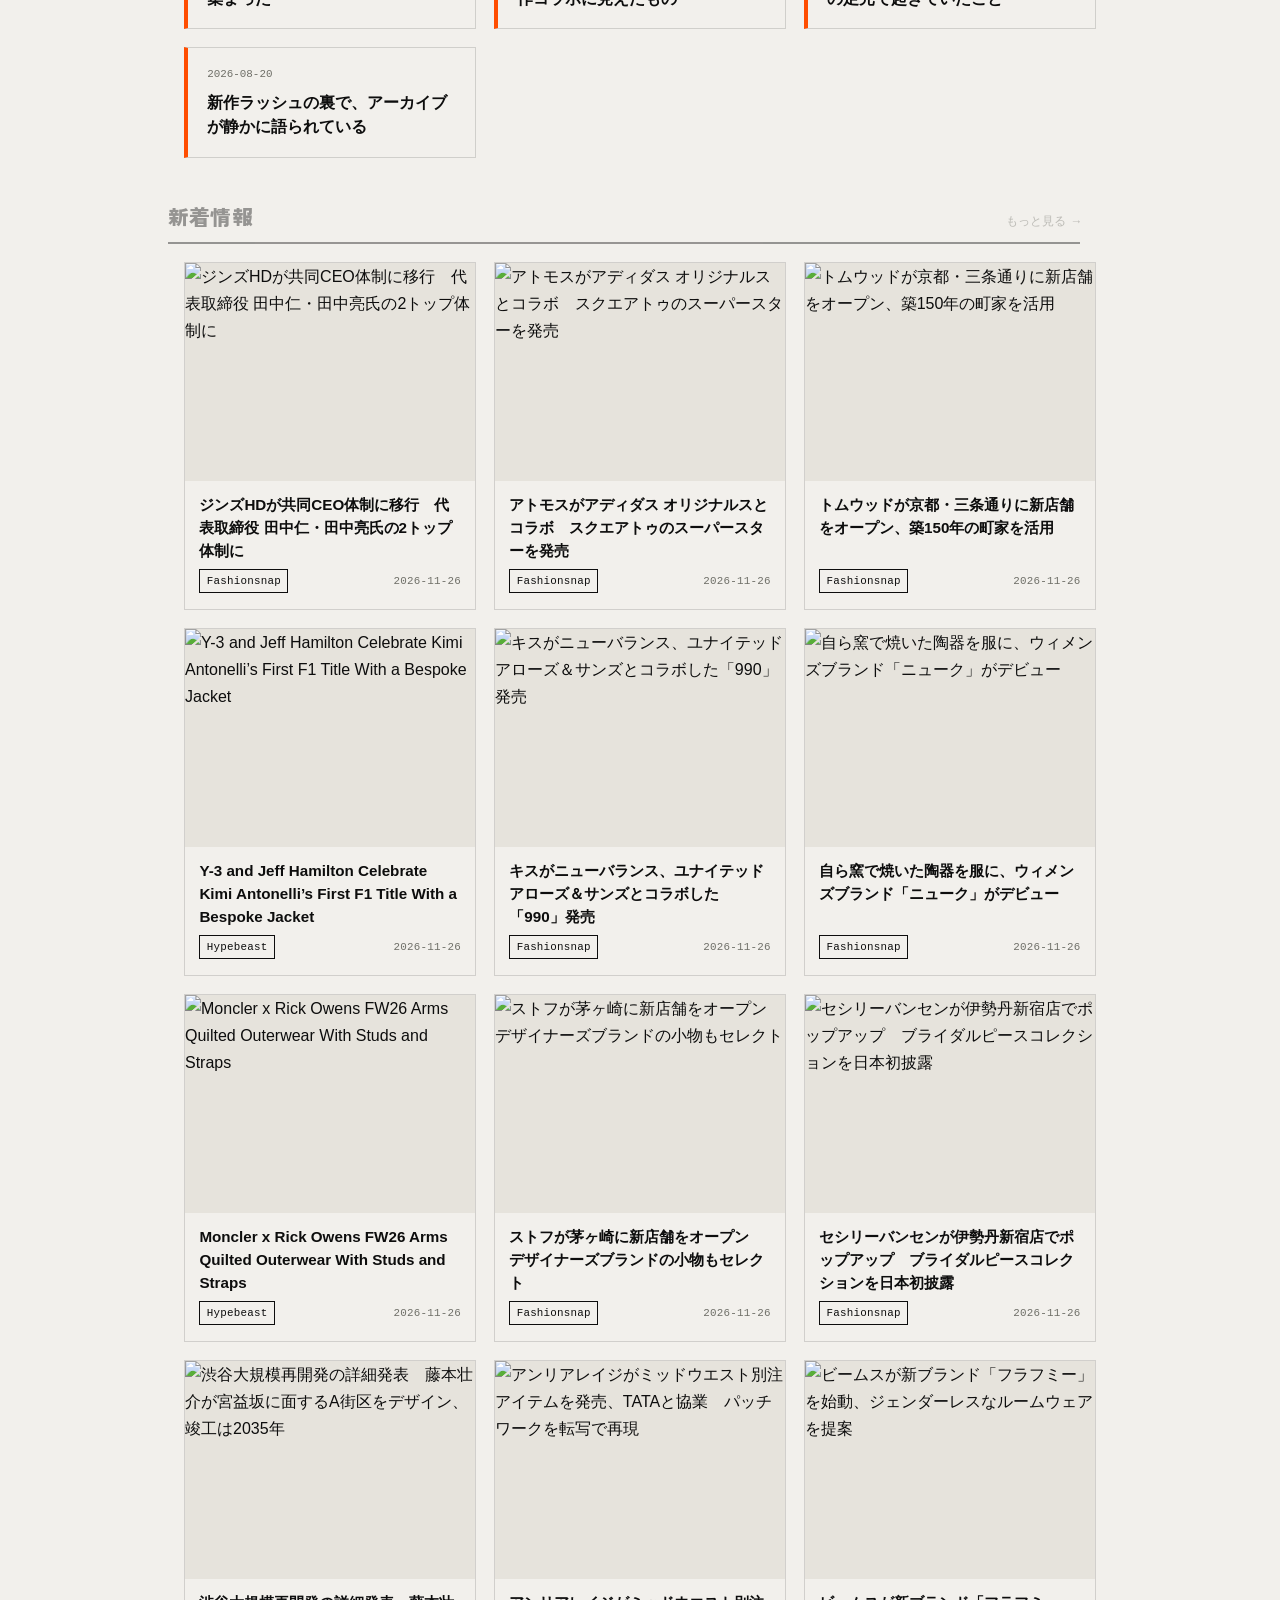
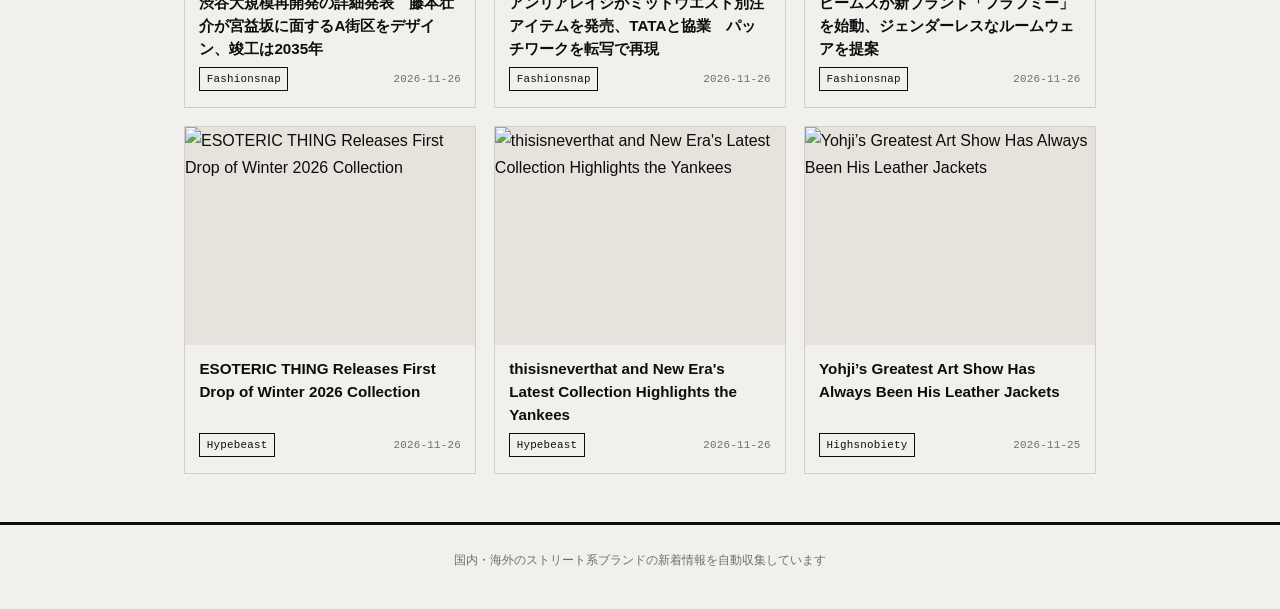
==== commit cf2d9f57: "chore: update feed data and rebuild site" ====
--- a/docs/index.html
+++ b/docs/index.html
@@ -29,15 +29,15 @@
 
 
 
-<a class="hero" href="https://hypebeast.com/2026/11/nanga-host-limited-time-pop-up-store-new-york">
+<a class="hero" href="https://www.houyhnhnm.jp/news/1193245/">
   <div class="hero-media">
-    <img src="https://image-cdn.hypb.st/https%3A%2F%2Fhypebeast.com%2Fimage%2F2026%2F11%2F25%2Fpop-up-store-banner-feature-image.jpg?w=800&amp;cbr=1&amp;q=90&amp;fit=max" alt="NANGA to Host Limited-Time Pop-Up Store in New York">
+    <img src="https://www.houyhnhnm.jp/wp-content/uploads/2026/11/eac0d1c14706f3b7aaabca5a393bb9bb.jpg" alt="ディアスポラ スケートボーズが渋谷パルコの7周年を記念し、6日間限定のポップアップを5Fで開催します。">
     <span class="stamp">JUST IN</span>
   </div>
   <div class="hero-body">
-    <div class="eyebrow">Hypebeast</div>
-    <h1>NANGA to Host Limited-Time Pop-Up Store in New York</h1>
-    <div class="meta">2026-11-25</div>
+    <div class="eyebrow">HOUYHNHNM</div>
+    <h1>ディアスポラ スケートボーズが渋谷パルコの7周年を記念し、6日間限定のポップアップを5Fで開催します。</h1>
+    <div class="meta">2026-11-26</div>
   </div>
 </a>
 
@@ -106,196 +106,196 @@
 </div>
 <div class="card-grid">
 
-  <a class="card" href="https://www.highsnobiety.com/p/another-view-black-artists-interview/">
-    <div class="thumb">
-      <img src="https://www.highsnobiety.com/static-assets/dato/1795606469-030-1-derrick-adams.jpg" alt="Artist Uniform: Nobody Does Workwear Like These Black Artists">
-    </div>
-    <div class="card-body">
-      <div class="card-title">Artist Uniform: Nobody Does Workwear Like These Black Artists</div>
+  <a class="card" href="https://www.fashionsnap.com/article/2026-11-26/jins-co-ceo/">
+    <div class="thumb">
+      <img src="https://fashionsnap-assets.com/asset/format=auto,fit=crop,width=300,height=300/article/images/2026/11/036ab18a-d9df-4ada-87b3-4aed094b4ba9.jpg" alt="ジンズHDが共同CEO体制に移行　代表取締役 田中仁・田中亮氏の2トップ体制に">
+    </div>
+    <div class="card-body">
+      <div class="card-title">ジンズHDが共同CEO体制に移行　代表取締役 田中仁・田中亮氏の2トップ体制に</div>
+      <div class="card-meta">
+        <span class="source-badge">Fashionsnap</span>
+        <span>2026-11-26</span>
+      </div>
+    </div>
+  </a>
+
+  <a class="card" href="https://www.fashionsnap.com/article/2026-11-26/atmos-adidas-originals-collaboration/">
+    <div class="thumb">
+      <img src="https://fashionsnap-assets.com/asset/format=auto,fit=crop,width=300,height=300/article/images/2026/11/a1727651-978a-4bef-b07a-c6eec9231392.jpg" alt="アトモスがアディダス オリジナルスとコラボ　スクエアトゥのスーパースターを発売">
+    </div>
+    <div class="card-body">
+      <div class="card-title">アトモスがアディダス オリジナルスとコラボ　スクエアトゥのスーパースターを発売</div>
+      <div class="card-meta">
+        <span class="source-badge">Fashionsnap</span>
+        <span>2026-11-26</span>
+      </div>
+    </div>
+  </a>
+
+  <a class="card" href="https://www.fashionsnap.com/article/2026-11-26/tom-wood-new-store-kyoto/">
+    <div class="thumb">
+      <img src="https://fashionsnap-assets.com/asset/format=auto,fit=crop,width=300,height=300/article/images/2026/11/7c9b123b-c8cc-44c6-b0b5-929ec79154b1.jpg" alt="トムウッドが京都・三条通りに新店舗をオープン、築150年の町家を活用">
+    </div>
+    <div class="card-body">
+      <div class="card-title">トムウッドが京都・三条通りに新店舗をオープン、築150年の町家を活用</div>
+      <div class="card-meta">
+        <span class="source-badge">Fashionsnap</span>
+        <span>2026-11-26</span>
+      </div>
+    </div>
+  </a>
+
+  <a class="card" href="https://hypebeast.com/2026/11/y-3-x-jeff-hamilton-kimi-antonelli-championship-jacket-info">
+    <div class="thumb">
+      <img src="https://image-cdn.hypb.st/https%3A%2F%2Fhypebeast.com%2Fimage%2F2026%2F11%2F26%2Fy-3-x-jeff-hamilton-kimi-antonelli-championship-jacket-info-000.jpg?w=800&amp;cbr=1&amp;q=90&amp;fit=max" alt="Y-3 and Jeff Hamilton Celebrate Kimi Antonelli’s First F1 Title With a Bespoke Jacket">
+    </div>
+    <div class="card-body">
+      <div class="card-title">Y-3 and Jeff Hamilton Celebrate Kimi Antonelli’s First F1 Title With a Bespoke Jacket</div>
+      <div class="card-meta">
+        <span class="source-badge">Hypebeast</span>
+        <span>2026-11-26</span>
+      </div>
+    </div>
+  </a>
+
+  <a class="card" href="https://www.fashionsnap.com/article/2026-11-26/kith-united-arrows-new-balance/">
+    <div class="thumb">
+      <img src="https://fashionsnap-assets.com/asset/format=auto,fit=crop,width=300,height=300/article/images/2026/11/30d87004-509d-4c62-9381-dec2dae4f8c3.jpg" alt="キスがニューバランス、ユナイテッドアローズ＆サンズとコラボした「990」発売">
+    </div>
+    <div class="card-body">
+      <div class="card-title">キスがニューバランス、ユナイテッドアローズ＆サンズとコラボした「990」発売</div>
+      <div class="card-meta">
+        <span class="source-badge">Fashionsnap</span>
+        <span>2026-11-26</span>
+      </div>
+    </div>
+  </a>
+
+  <a class="card" href="https://www.fashionsnap.com/article/2026-11-26/niiuq-2027ss-debut/">
+    <div class="thumb">
+      <img src="https://fashionsnap-assets.com/asset/format=auto,fit=crop,width=300,height=300/article/images/2026/11/b259c540-295d-454a-8de5-cbb8e3a4213d.png" alt="自ら窯で焼いた陶器を服に、ウィメンズブランド「ニューク」がデビュー">
+    </div>
+    <div class="card-body">
+      <div class="card-title">自ら窯で焼いた陶器を服に、ウィメンズブランド「ニューク」がデビュー</div>
+      <div class="card-meta">
+        <span class="source-badge">Fashionsnap</span>
+        <span>2026-11-26</span>
+      </div>
+    </div>
+  </a>
+
+  <a class="card" href="https://hypebeast.com/2026/11/moncler-rick-owens-fall-winter-fw-2026-collaboration-collection-release-info">
+    <div class="thumb">
+      <img src="https://image-cdn.hypb.st/https%3A%2F%2Fhypebeast.com%2Fimage%2F2026%2F11%2F26%2FMoncler-Rick-Owens-fall-winter-fw-2026-collaboration-collection-Release-Info.jpg?w=800&amp;cbr=1&amp;q=90&amp;fit=max" alt="Moncler x Rick Owens FW26 Arms Quilted Outerwear With Studs and Straps">
+    </div>
+    <div class="card-body">
+      <div class="card-title">Moncler x Rick Owens FW26 Arms Quilted Outerwear With Studs and Straps</div>
+      <div class="card-meta">
+        <span class="source-badge">Hypebeast</span>
+        <span>2026-11-26</span>
+      </div>
+    </div>
+  </a>
+
+  <a class="card" href="https://www.fashionsnap.com/article/2026-11-26/stof-kanagawa-new-store/">
+    <div class="thumb">
+      <img src="https://fashionsnap-assets.com/asset/format=auto,fit=crop,width=300,height=300/article/images/2026/11/3d76e411-d099-491f-bf9f-dd02d399fc28.jpg" alt="ストフが茅ヶ崎に新店舗をオープン　デザイナーズブランドの小物もセレクト">
+    </div>
+    <div class="card-body">
+      <div class="card-title">ストフが茅ヶ崎に新店舗をオープン　デザイナーズブランドの小物もセレクト</div>
+      <div class="card-meta">
+        <span class="source-badge">Fashionsnap</span>
+        <span>2026-11-26</span>
+      </div>
+    </div>
+  </a>
+
+  <a class="card" href="https://www.fashionsnap.com/article/2026-11-26/cecilie-bahnsen-pop-up/">
+    <div class="thumb">
+      <img src="https://fashionsnap-assets.com/asset/format=auto,fit=crop,width=300,height=300/article/images/2026/11/a5037ca0-7626-4f2f-b939-f229b155d458.jpg" alt="セシリーバンセンが伊勢丹新宿店でポップアップ　ブライダルピースコレクションを日本初披露">
+    </div>
+    <div class="card-body">
+      <div class="card-title">セシリーバンセンが伊勢丹新宿店でポップアップ　ブライダルピースコレクションを日本初披露</div>
+      <div class="card-meta">
+        <span class="source-badge">Fashionsnap</span>
+        <span>2026-11-26</span>
+      </div>
+    </div>
+  </a>
+
+  <a class="card" href="https://www.fashionsnap.com/article/2026-11-26/shibuya-urban-renewal-project/">
+    <div class="thumb">
+      <img src="https://fashionsnap-assets.com/asset/format=auto,fit=crop,width=300,height=300/article/images/2026/11/12e1dc4b-4404-434f-94fc-77b5aa18fe68.jpg" alt="渋谷大規模再開発の詳細発表　藤本壮介が宮益坂に面するA街区をデザイン、竣工は2035年">
+    </div>
+    <div class="card-body">
+      <div class="card-title">渋谷大規模再開発の詳細発表　藤本壮介が宮益坂に面するA街区をデザイン、竣工は2035年</div>
+      <div class="card-meta">
+        <span class="source-badge">Fashionsnap</span>
+        <span>2026-11-26</span>
+      </div>
+    </div>
+  </a>
+
+  <a class="card" href="https://www.fashionsnap.com/article/2026-11-26/anrealage-midwest-talking-about-the-abstraction/">
+    <div class="thumb">
+      <img src="https://fashionsnap-assets.com/asset/format=auto,fit=crop,width=300,height=300/article/images/2026/11/d9bddc82-e7db-4a9f-98f6-a027af157007.jpg" alt="アンリアレイジがミッドウエスト別注アイテムを発売、TATAと協業　パッチワークを転写で再現">
+    </div>
+    <div class="card-body">
+      <div class="card-title">アンリアレイジがミッドウエスト別注アイテムを発売、TATAと協業　パッチワークを転写で再現</div>
+      <div class="card-meta">
+        <span class="source-badge">Fashionsnap</span>
+        <span>2026-11-26</span>
+      </div>
+    </div>
+  </a>
+
+  <a class="card" href="https://www.fashionsnap.com/article/2026-11-26/beams-flufme/">
+    <div class="thumb">
+      <img src="https://fashionsnap-assets.com/asset/format=auto,fit=crop,width=300,height=300/article/images/2026/11/d350056d-3932-4c3b-b88a-cb73c405c898.jpg" alt="ビームスが新ブランド「フラフミー」を始動、ジェンダーレスなルームウェアを提案">
+    </div>
+    <div class="card-body">
+      <div class="card-title">ビームスが新ブランド「フラフミー」を始動、ジェンダーレスなルームウェアを提案</div>
+      <div class="card-meta">
+        <span class="source-badge">Fashionsnap</span>
+        <span>2026-11-26</span>
+      </div>
+    </div>
+  </a>
+
+  <a class="card" href="https://hypebeast.com/2026/11/esoteric-thing-2026-winter-first-release">
+    <div class="thumb">
+      <img src="https://image-cdn.hypb.st/https%3A%2F%2Fhypebeast.com%2Fimage%2F2026%2F11%2Fesoteric-thing-2026-winter-first-release-0.jpg?w=800&amp;cbr=1&amp;q=90&amp;fit=max" alt="ESOTERIC THING Releases First Drop of Winter 2026 Collection">
+    </div>
+    <div class="card-body">
+      <div class="card-title">ESOTERIC THING Releases First Drop of Winter 2026 Collection</div>
+      <div class="card-meta">
+        <span class="source-badge">Hypebeast</span>
+        <span>2026-11-26</span>
+      </div>
+    </div>
+  </a>
+
+  <a class="card" href="https://hypebeast.com/2026/11/thisisneverthat-x-new-era-new-york-yankees-collaboration-info">
+    <div class="thumb">
+      <img src="https://image-cdn.hypb.st/https%3A%2F%2Fhypebeast.com%2Fimage%2F2026%2F11%2Fthisisneverthat-x-new-era-new-york-yankees-collaboration-info00.jpg?w=800&amp;cbr=1&amp;q=90&amp;fit=max" alt="thisisneverthat and New Era&#39;s Latest Collection Highlights the Yankees">
+    </div>
+    <div class="card-body">
+      <div class="card-title">thisisneverthat and New Era&#39;s Latest Collection Highlights the Yankees</div>
+      <div class="card-meta">
+        <span class="source-badge">Hypebeast</span>
+        <span>2026-11-26</span>
+      </div>
+    </div>
+  </a>
+
+  <a class="card" href="https://www.highsnobiety.com/p/yohji-yamamoto-suzume-uchida/">
+    <div class="thumb">
+      <img src="https://www.highsnobiety.com/static-assets/dato/1795626614-yohji-yamamoto-black-scandal-suzume-uchida-02.jpeg" alt="Yohji’s Greatest Art Show Has Always Been His Leather Jackets">
+    </div>
+    <div class="card-body">
+      <div class="card-title">Yohji’s Greatest Art Show Has Always Been His Leather Jackets</div>
       <div class="card-meta">
         <span class="source-badge">Highsnobiety</span>
-        <span>2026-11-25</span>
-      </div>
-    </div>
-  </a>
-
-  <a class="card" href="https://www.highsnobiety.com/p/sebastian-jean-gift-guide-calvin-klein/">
-    <div class="thumb">
-      <img src="https://www.highsnobiety.com/static-assets/dato/1794503544-feature2.jpg" alt="Sebastian Jean is Giving the Gift of Good Taste with Calvin Klein">
-    </div>
-    <div class="card-body">
-      <div class="card-title">Sebastian Jean is Giving the Gift of Good Taste with Calvin Klein</div>
-      <div class="card-meta">
-        <span class="source-badge">Highsnobiety</span>
-        <span>2026-11-25</span>
-      </div>
-    </div>
-  </a>
-
-  <a class="card" href="https://www.highsnobiety.com/p/yeat-fakemink-xaviersobased-ugg-underground-rappers/">
-    <div class="thumb">
-      <img src="https://www.highsnobiety.com/static-assets/dato/1795622984-large-f26-ch3-holiday-yeat-m-thayden-luxefluff-jacket-1172192-blk-fl-v.jpg" alt="Underground Rappers Are (Finally) Fashion’s Hottest Commodity">
-    </div>
-    <div class="card-body">
-      <div class="card-title">Underground Rappers Are (Finally) Fashion’s Hottest Commodity</div>
-      <div class="card-meta">
-        <span class="source-badge">Highsnobiety</span>
-        <span>2026-11-25</span>
-      </div>
-    </div>
-  </a>
-
-  <a class="card" href="https://www.highsnobiety.com/p/neither-the-row-nor-rolex-are-immune-to-black-friday/">
-    <div class="thumb">
-      <img src="https://www.highsnobiety.com/static-assets/dato/1795604632-hs_shopper_week_48_3x22.png" alt="Not Even The Row and Rolex Are Immune to Black Friday">
-    </div>
-    <div class="card-body">
-      <div class="card-title">Not Even The Row and Rolex Are Immune to Black Friday</div>
-      <div class="card-meta">
-        <span class="source-badge">Highsnobiety</span>
-        <span>2026-11-25</span>
-      </div>
-    </div>
-  </a>
-
-  <a class="card" href="https://www.fashionsnap.com/article/2026-11-25/cecilie-bahnsen-kids-wear/">
-    <div class="thumb">
-      <img src="https://fashionsnap-assets.com/asset/format=auto,fit=crop,width=300,height=300/article/images/2026/11/9bd82781-685b-4a32-99a0-8141478440f2.jpg" alt="セシリー バンセンが初のキッズウェア発売　アーカイヴ生地使った限定4型が登場">
-    </div>
-    <div class="card-body">
-      <div class="card-title">セシリー バンセンが初のキッズウェア発売　アーカイヴ生地使った限定4型が登場</div>
-      <div class="card-meta">
-        <span class="source-badge">Fashionsnap</span>
-        <span>2026-11-25</span>
-      </div>
-    </div>
-  </a>
-
-  <a class="card" href="https://www.fashionsnap.com/article/2026-11-25/starbucks-beams-extracollecion/">
-    <div class="thumb">
-      <img src="https://fashionsnap-assets.com/asset/format=auto,fit=crop,width=300,height=300/article/images/2026/11/9ef569e4-789d-4aae-aebd-6dfb6ed72ece.jpg" alt="スターバックス スタンド バイ ビームスから新作、レザージャケットなど発売">
-    </div>
-    <div class="card-body">
-      <div class="card-title">スターバックス スタンド バイ ビームスから新作、レザージャケットなど発売</div>
-      <div class="card-meta">
-        <span class="source-badge">Fashionsnap</span>
-        <span>2026-11-25</span>
-      </div>
-    </div>
-  </a>
-
-  <a class="card" href="https://www.fashionsnap.com/article/2026-11-25/luxury-card-presentation/">
-    <div class="thumb">
-      <img src="https://fashionsnap-assets.com/asset/format=auto,fit=crop,width=300,height=300/article/images/2026/11/57c9a214-2528-4c48-b4b3-cc096befc921.jpg" alt="ラグジュアリーカードが新戦略を発表　新富裕層に体験価値を提供">
-    </div>
-    <div class="card-body">
-      <div class="card-title">ラグジュアリーカードが新戦略を発表　新富裕層に体験価値を提供</div>
-      <div class="card-meta">
-        <span class="source-badge">Fashionsnap</span>
-        <span>2026-11-25</span>
-      </div>
-    </div>
-  </a>
-
-  <a class="card" href="https://www.houyhnhnm.jp/news/1192699/">
-    <div class="thumb">
-      <img src="https://www.houyhnhnm.jp/wp-content/uploads/2026/11/a15f3ef14bc89ce8f7e0093b14cbd413.jpg" alt="待ってました！ DoubleDoubleが久しぶりのニューシングル『祭』をリリースです。">
-    </div>
-    <div class="card-body">
-      <div class="card-title">待ってました！ DoubleDoubleが久しぶりのニューシングル『祭』をリリースです。</div>
-      <div class="card-meta">
-        <span class="source-badge">HOUYHNHNM</span>
-        <span>2026-11-25</span>
-      </div>
-    </div>
-  </a>
-
-  <a class="card" href="https://www.houyhnhnm.jp/news/1193038/">
-    <div class="thumb">
-      <img src="https://www.houyhnhnm.jp/wp-content/uploads/2026/11/NIKE-GYAKUSOU-KV-1-1500x2000.jpg" alt="ナイキ ギャクソウが復活。5年の時を経て紡ぎ出される、魅惑のランニングコレクションが登場。">
-    </div>
-    <div class="card-body">
-      <div class="card-title">ナイキ ギャクソウが復活。5年の時を経て紡ぎ出される、魅惑のランニングコレクションが登場。</div>
-      <div class="card-meta">
-        <span class="source-badge">HOUYHNHNM</span>
-        <span>2026-11-25</span>
-      </div>
-    </div>
-  </a>
-
-  <a class="card" href="https://www.houyhnhnm.jp/news/1192135/">
-    <div class="thumb">
-      <img src="https://www.houyhnhnm.jp/wp-content/uploads/2026/11/visual1_shoes.jpg" alt="エンダースキーマの冬と春。新コレクションはレザーの新たな可能性、そしてヴィブラムとの相性の良さを感じる仕上がりです。">
-    </div>
-    <div class="card-body">
-      <div class="card-title">エンダースキーマの冬と春。新コレクションはレザーの新たな可能性、そしてヴィブラムとの相性の良さを感じる仕上がりです。</div>
-      <div class="card-meta">
-        <span class="source-badge">HOUYHNHNM</span>
-        <span>2026-11-25</span>
-      </div>
-    </div>
-  </a>
-
-  <a class="card" href="https://www.fashionsnap.com/article/2026-11-25/gyakusou/">
-    <div class="thumb">
-      <img src="https://fashionsnap-assets.com/asset/format=auto,fit=crop,width=300,height=300/article/images/2026/11/064dec68-e474-4ea0-a8f2-c13f7dd2f6bd.jpg" alt="ナイキ「GYAKUSOU」が5年ぶり復活　ロゴを配したアルファフライなど発売">
-    </div>
-    <div class="card-body">
-      <div class="card-title">ナイキ「GYAKUSOU」が5年ぶり復活　ロゴを配したアルファフライなど発売</div>
-      <div class="card-meta">
-        <span class="source-badge">Fashionsnap</span>
-        <span>2026-11-25</span>
-      </div>
-    </div>
-  </a>
-
-  <a class="card" href="https://www.fashionsnap.com/article/2026-11-25/salomon-takao-renewal/">
-    <div class="thumb">
-      <img src="https://fashionsnap-assets.com/asset/format=auto,fit=crop,width=300,height=300/article/images/2026/11/361fe443-75e7-4f4d-9c6f-d2dd9011ec49.jpg" alt="サロモンが高尾店をリニューアル　コミュニティスペース「ヤマトビラ サロモン」併設">
-    </div>
-    <div class="card-body">
-      <div class="card-title">サロモンが高尾店をリニューアル　コミュニティスペース「ヤマトビラ サロモン」併設</div>
-      <div class="card-meta">
-        <span class="source-badge">Fashionsnap</span>
-        <span>2026-11-25</span>
-      </div>
-    </div>
-  </a>
-
-  <a class="card" href="https://www.fashionsnap.com/article/2026-11-25/ad-billy-idol/">
-    <div class="thumb">
-      <img src="https://fashionsnap-assets.com/asset/format=auto,fit=crop,width=300,height=300/article/images/2026/11/543c34c1-76fd-4eac-ac97-fac775e3db10.jpg" alt="アン ドゥムルメステール、ビリー・アイドルのカプセルコレクション発売">
-    </div>
-    <div class="card-body">
-      <div class="card-title">アン ドゥムルメステール、ビリー・アイドルのカプセルコレクション発売</div>
-      <div class="card-meta">
-        <span class="source-badge">Fashionsnap</span>
-        <span>2026-11-25</span>
-      </div>
-    </div>
-  </a>
-
-  <a class="card" href="https://www.fashionsnap.com/article/2026-11-25/casio-new-store/">
-    <div class="thumb">
-      <img src="https://fashionsnap-assets.com/asset/format=auto,fit=crop,width=300,height=300/article/images/2026/11/5a728673-4de1-4780-ab17-08a1e0a29115.jpg" alt="カシオが原宿に新店舗をオープン　NIGO®が手掛けるオリジナルアイテムも用意">
-    </div>
-    <div class="card-body">
-      <div class="card-title">カシオが原宿に新店舗をオープン　NIGO®が手掛けるオリジナルアイテムも用意</div>
-      <div class="card-meta">
-        <span class="source-badge">Fashionsnap</span>
-        <span>2026-11-25</span>
-      </div>
-    </div>
-  </a>
-
-  <a class="card" href="https://www.fashionsnap.com/article/2026-11-25/gianvito-rossi-new-shoes-kyoto/">
-    <div class="thumb">
-      <img src="https://fashionsnap-assets.com/asset/format=auto,fit=crop,width=300,height=300/article/images/2026/11/6564ba65-3698-4a58-acac-4e5c1691c355.jpg" alt="ジャンヴィト ロッシが日本限定コレクション発売　日本の帯から着想">
-    </div>
-    <div class="card-body">
-      <div class="card-title">ジャンヴィト ロッシが日本限定コレクション発売　日本の帯から着想</div>
-      <div class="card-meta">
-        <span class="source-badge">Fashionsnap</span>
         <span>2026-11-25</span>
       </div>
     </div>
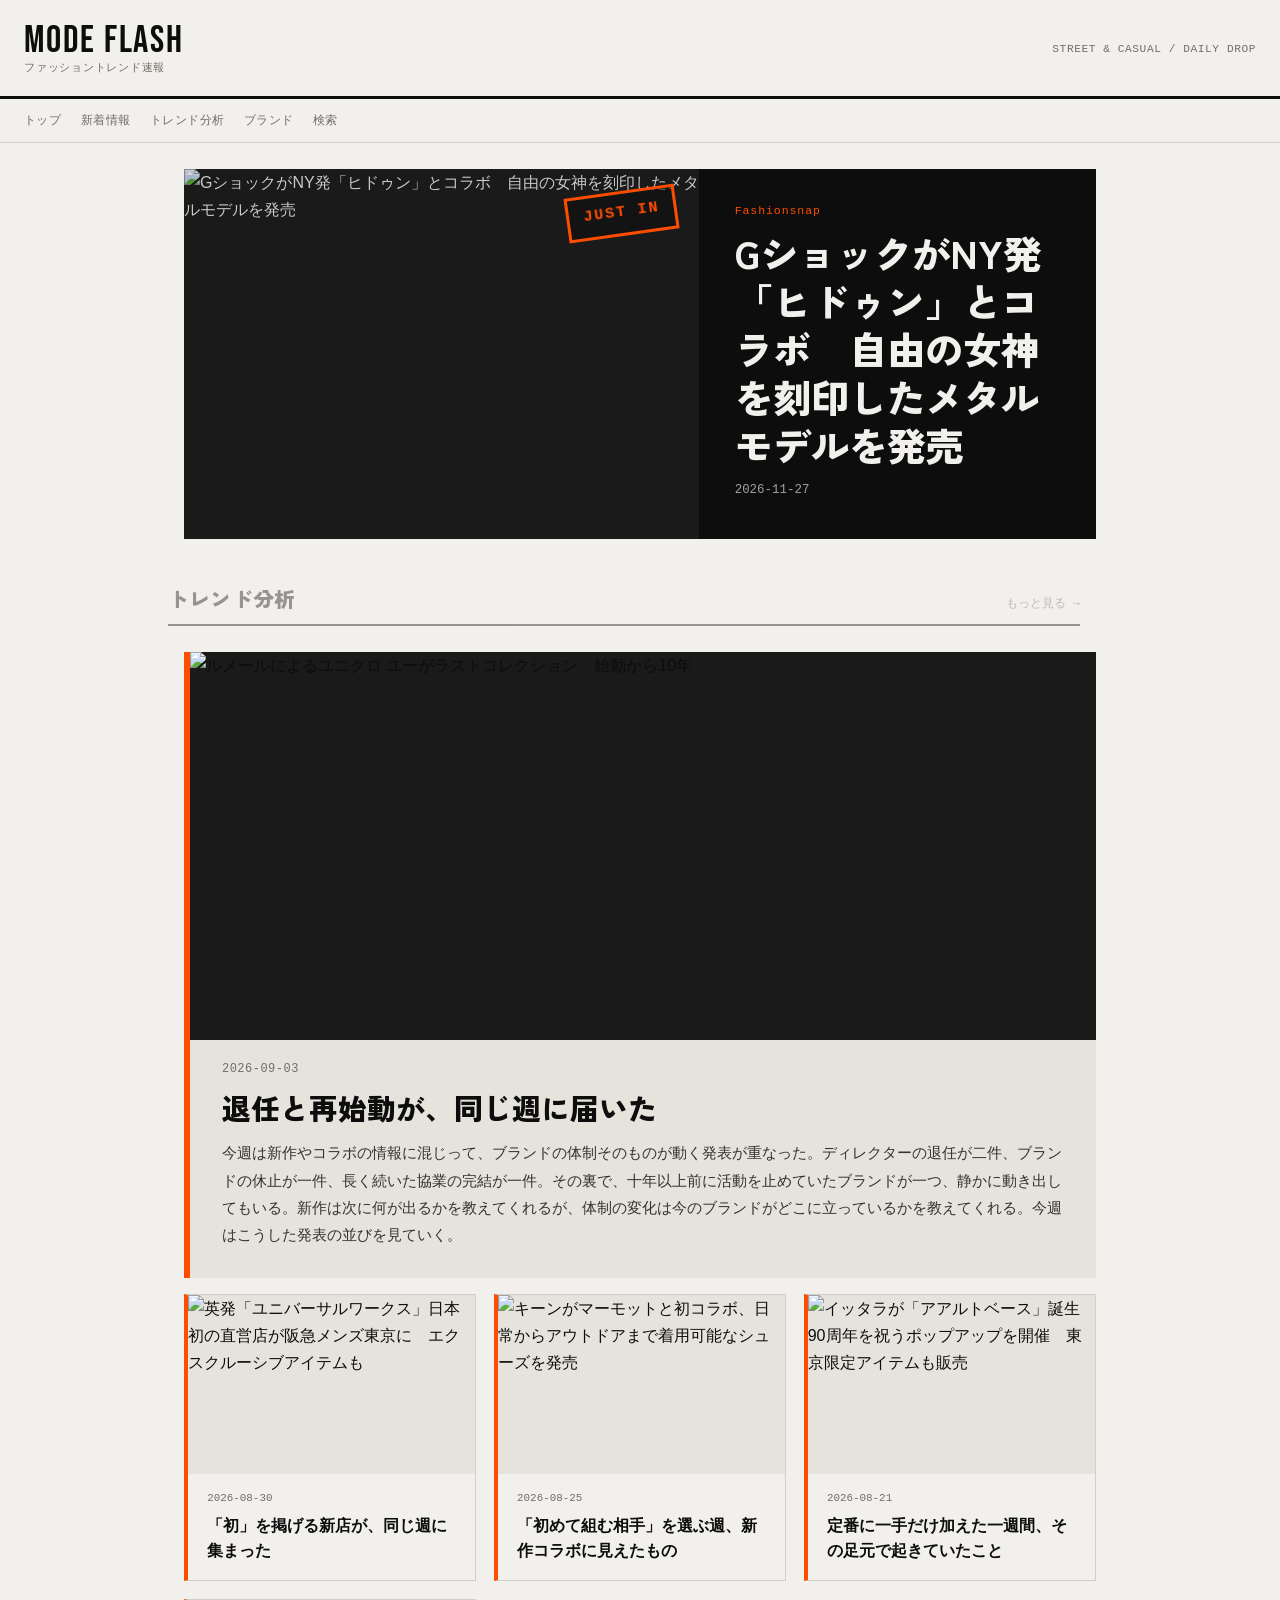
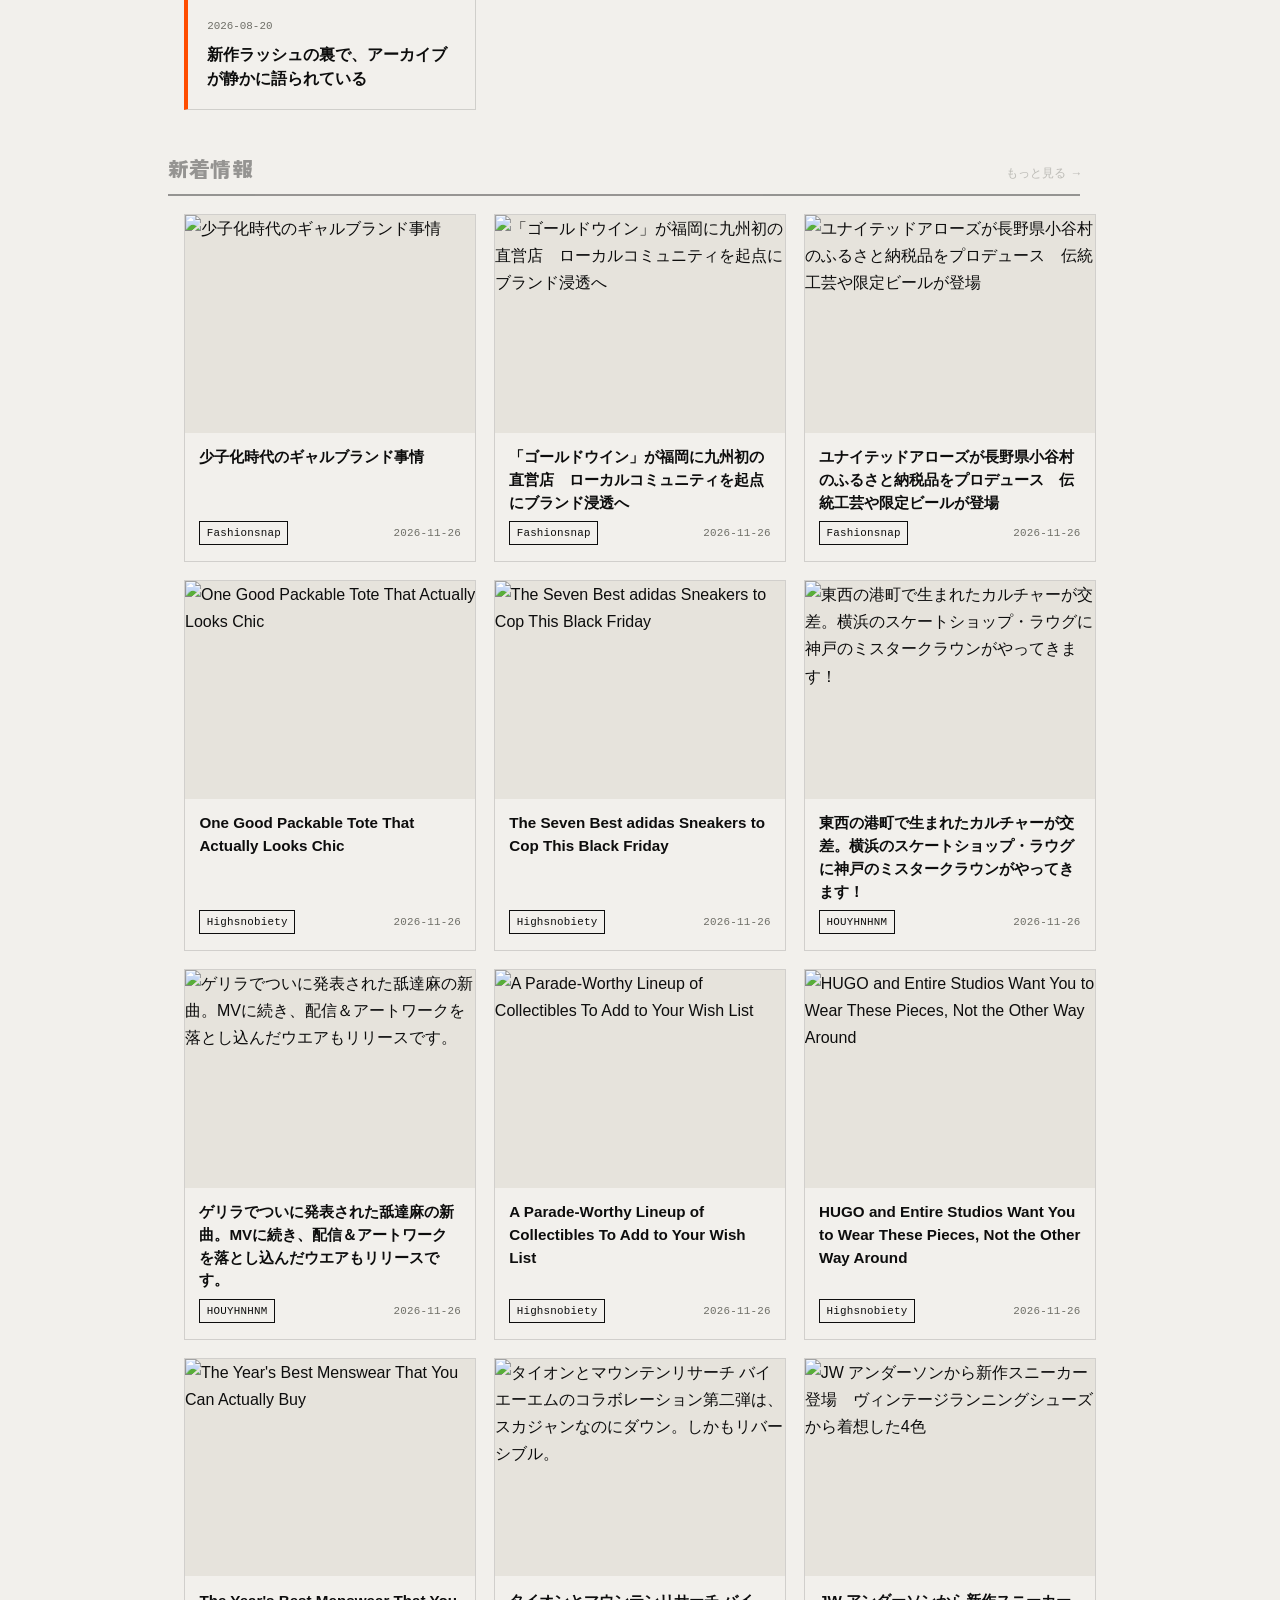
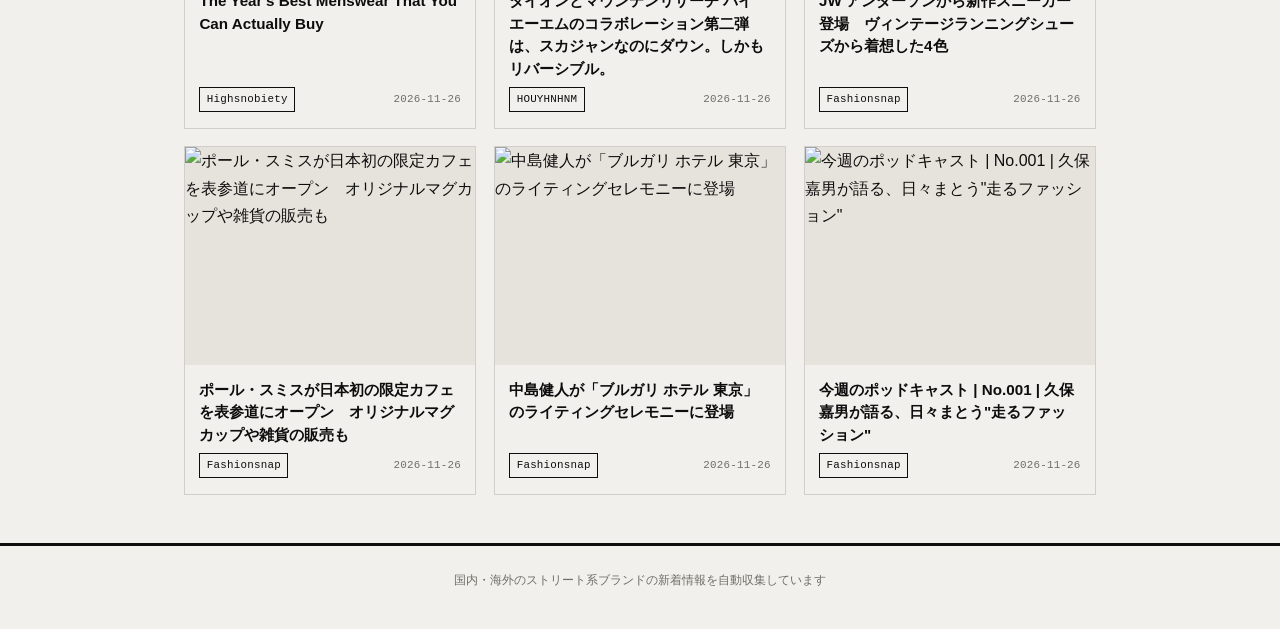
==== commit 51f308c6: "chore: update feed data and rebuild site" ====
--- a/docs/index.html
+++ b/docs/index.html
@@ -29,15 +29,15 @@
 
 
 
-<a class="hero" href="https://www.houyhnhnm.jp/news/1193245/">
+<a class="hero" href="https://www.fashionsnap.com/article/2026-11-27/gshock-hidden/">
   <div class="hero-media">
-    <img src="https://www.houyhnhnm.jp/wp-content/uploads/2026/11/eac0d1c14706f3b7aaabca5a393bb9bb.jpg" alt="ディアスポラ スケートボーズが渋谷パルコの7周年を記念し、6日間限定のポップアップを5Fで開催します。">
+    <img src="https://fashionsnap-assets.com/asset/format=auto,fit=crop,width=300,height=300/article/images/2026/11/e1e62876-5f47-4401-8108-e870e41a6e96.jpg" alt="GショックがNY発「ヒドゥン」とコラボ　自由の女神を刻印したメタルモデルを発売">
     <span class="stamp">JUST IN</span>
   </div>
   <div class="hero-body">
-    <div class="eyebrow">HOUYHNHNM</div>
-    <h1>ディアスポラ スケートボーズが渋谷パルコの7周年を記念し、6日間限定のポップアップを5Fで開催します。</h1>
-    <div class="meta">2026-11-26</div>
+    <div class="eyebrow">Fashionsnap</div>
+    <h1>GショックがNY発「ヒドゥン」とコラボ　自由の女神を刻印したメタルモデルを発売</h1>
+    <div class="meta">2026-11-27</div>
   </div>
 </a>
 
@@ -106,197 +106,197 @@
 </div>
 <div class="card-grid">
 
-  <a class="card" href="https://www.fashionsnap.com/article/2026-11-26/jins-co-ceo/">
-    <div class="thumb">
-      <img src="https://fashionsnap-assets.com/asset/format=auto,fit=crop,width=300,height=300/article/images/2026/11/036ab18a-d9df-4ada-87b3-4aed094b4ba9.jpg" alt="ジンズHDが共同CEO体制に移行　代表取締役 田中仁・田中亮氏の2トップ体制に">
-    </div>
-    <div class="card-body">
-      <div class="card-title">ジンズHDが共同CEO体制に移行　代表取締役 田中仁・田中亮氏の2トップ体制に</div>
-      <div class="card-meta">
-        <span class="source-badge">Fashionsnap</span>
-        <span>2026-11-26</span>
-      </div>
-    </div>
-  </a>
-
-  <a class="card" href="https://www.fashionsnap.com/article/2026-11-26/atmos-adidas-originals-collaboration/">
-    <div class="thumb">
-      <img src="https://fashionsnap-assets.com/asset/format=auto,fit=crop,width=300,height=300/article/images/2026/11/a1727651-978a-4bef-b07a-c6eec9231392.jpg" alt="アトモスがアディダス オリジナルスとコラボ　スクエアトゥのスーパースターを発売">
-    </div>
-    <div class="card-body">
-      <div class="card-title">アトモスがアディダス オリジナルスとコラボ　スクエアトゥのスーパースターを発売</div>
-      <div class="card-meta">
-        <span class="source-badge">Fashionsnap</span>
-        <span>2026-11-26</span>
-      </div>
-    </div>
-  </a>
-
-  <a class="card" href="https://www.fashionsnap.com/article/2026-11-26/tom-wood-new-store-kyoto/">
-    <div class="thumb">
-      <img src="https://fashionsnap-assets.com/asset/format=auto,fit=crop,width=300,height=300/article/images/2026/11/7c9b123b-c8cc-44c6-b0b5-929ec79154b1.jpg" alt="トムウッドが京都・三条通りに新店舗をオープン、築150年の町家を活用">
-    </div>
-    <div class="card-body">
-      <div class="card-title">トムウッドが京都・三条通りに新店舗をオープン、築150年の町家を活用</div>
-      <div class="card-meta">
-        <span class="source-badge">Fashionsnap</span>
-        <span>2026-11-26</span>
-      </div>
-    </div>
-  </a>
-
-  <a class="card" href="https://hypebeast.com/2026/11/y-3-x-jeff-hamilton-kimi-antonelli-championship-jacket-info">
-    <div class="thumb">
-      <img src="https://image-cdn.hypb.st/https%3A%2F%2Fhypebeast.com%2Fimage%2F2026%2F11%2F26%2Fy-3-x-jeff-hamilton-kimi-antonelli-championship-jacket-info-000.jpg?w=800&amp;cbr=1&amp;q=90&amp;fit=max" alt="Y-3 and Jeff Hamilton Celebrate Kimi Antonelli’s First F1 Title With a Bespoke Jacket">
-    </div>
-    <div class="card-body">
-      <div class="card-title">Y-3 and Jeff Hamilton Celebrate Kimi Antonelli’s First F1 Title With a Bespoke Jacket</div>
-      <div class="card-meta">
-        <span class="source-badge">Hypebeast</span>
-        <span>2026-11-26</span>
-      </div>
-    </div>
-  </a>
-
-  <a class="card" href="https://www.fashionsnap.com/article/2026-11-26/kith-united-arrows-new-balance/">
-    <div class="thumb">
-      <img src="https://fashionsnap-assets.com/asset/format=auto,fit=crop,width=300,height=300/article/images/2026/11/30d87004-509d-4c62-9381-dec2dae4f8c3.jpg" alt="キスがニューバランス、ユナイテッドアローズ＆サンズとコラボした「990」発売">
-    </div>
-    <div class="card-body">
-      <div class="card-title">キスがニューバランス、ユナイテッドアローズ＆サンズとコラボした「990」発売</div>
-      <div class="card-meta">
-        <span class="source-badge">Fashionsnap</span>
-        <span>2026-11-26</span>
-      </div>
-    </div>
-  </a>
-
-  <a class="card" href="https://www.fashionsnap.com/article/2026-11-26/niiuq-2027ss-debut/">
-    <div class="thumb">
-      <img src="https://fashionsnap-assets.com/asset/format=auto,fit=crop,width=300,height=300/article/images/2026/11/b259c540-295d-454a-8de5-cbb8e3a4213d.png" alt="自ら窯で焼いた陶器を服に、ウィメンズブランド「ニューク」がデビュー">
-    </div>
-    <div class="card-body">
-      <div class="card-title">自ら窯で焼いた陶器を服に、ウィメンズブランド「ニューク」がデビュー</div>
-      <div class="card-meta">
-        <span class="source-badge">Fashionsnap</span>
-        <span>2026-11-26</span>
-      </div>
-    </div>
-  </a>
-
-  <a class="card" href="https://hypebeast.com/2026/11/moncler-rick-owens-fall-winter-fw-2026-collaboration-collection-release-info">
-    <div class="thumb">
-      <img src="https://image-cdn.hypb.st/https%3A%2F%2Fhypebeast.com%2Fimage%2F2026%2F11%2F26%2FMoncler-Rick-Owens-fall-winter-fw-2026-collaboration-collection-Release-Info.jpg?w=800&amp;cbr=1&amp;q=90&amp;fit=max" alt="Moncler x Rick Owens FW26 Arms Quilted Outerwear With Studs and Straps">
-    </div>
-    <div class="card-body">
-      <div class="card-title">Moncler x Rick Owens FW26 Arms Quilted Outerwear With Studs and Straps</div>
-      <div class="card-meta">
-        <span class="source-badge">Hypebeast</span>
-        <span>2026-11-26</span>
-      </div>
-    </div>
-  </a>
-
-  <a class="card" href="https://www.fashionsnap.com/article/2026-11-26/stof-kanagawa-new-store/">
-    <div class="thumb">
-      <img src="https://fashionsnap-assets.com/asset/format=auto,fit=crop,width=300,height=300/article/images/2026/11/3d76e411-d099-491f-bf9f-dd02d399fc28.jpg" alt="ストフが茅ヶ崎に新店舗をオープン　デザイナーズブランドの小物もセレクト">
-    </div>
-    <div class="card-body">
-      <div class="card-title">ストフが茅ヶ崎に新店舗をオープン　デザイナーズブランドの小物もセレクト</div>
-      <div class="card-meta">
-        <span class="source-badge">Fashionsnap</span>
-        <span>2026-11-26</span>
-      </div>
-    </div>
-  </a>
-
-  <a class="card" href="https://www.fashionsnap.com/article/2026-11-26/cecilie-bahnsen-pop-up/">
-    <div class="thumb">
-      <img src="https://fashionsnap-assets.com/asset/format=auto,fit=crop,width=300,height=300/article/images/2026/11/a5037ca0-7626-4f2f-b939-f229b155d458.jpg" alt="セシリーバンセンが伊勢丹新宿店でポップアップ　ブライダルピースコレクションを日本初披露">
-    </div>
-    <div class="card-body">
-      <div class="card-title">セシリーバンセンが伊勢丹新宿店でポップアップ　ブライダルピースコレクションを日本初披露</div>
-      <div class="card-meta">
-        <span class="source-badge">Fashionsnap</span>
-        <span>2026-11-26</span>
-      </div>
-    </div>
-  </a>
-
-  <a class="card" href="https://www.fashionsnap.com/article/2026-11-26/shibuya-urban-renewal-project/">
-    <div class="thumb">
-      <img src="https://fashionsnap-assets.com/asset/format=auto,fit=crop,width=300,height=300/article/images/2026/11/12e1dc4b-4404-434f-94fc-77b5aa18fe68.jpg" alt="渋谷大規模再開発の詳細発表　藤本壮介が宮益坂に面するA街区をデザイン、竣工は2035年">
-    </div>
-    <div class="card-body">
-      <div class="card-title">渋谷大規模再開発の詳細発表　藤本壮介が宮益坂に面するA街区をデザイン、竣工は2035年</div>
-      <div class="card-meta">
-        <span class="source-badge">Fashionsnap</span>
-        <span>2026-11-26</span>
-      </div>
-    </div>
-  </a>
-
-  <a class="card" href="https://www.fashionsnap.com/article/2026-11-26/anrealage-midwest-talking-about-the-abstraction/">
-    <div class="thumb">
-      <img src="https://fashionsnap-assets.com/asset/format=auto,fit=crop,width=300,height=300/article/images/2026/11/d9bddc82-e7db-4a9f-98f6-a027af157007.jpg" alt="アンリアレイジがミッドウエスト別注アイテムを発売、TATAと協業　パッチワークを転写で再現">
-    </div>
-    <div class="card-body">
-      <div class="card-title">アンリアレイジがミッドウエスト別注アイテムを発売、TATAと協業　パッチワークを転写で再現</div>
-      <div class="card-meta">
-        <span class="source-badge">Fashionsnap</span>
-        <span>2026-11-26</span>
-      </div>
-    </div>
-  </a>
-
-  <a class="card" href="https://www.fashionsnap.com/article/2026-11-26/beams-flufme/">
-    <div class="thumb">
-      <img src="https://fashionsnap-assets.com/asset/format=auto,fit=crop,width=300,height=300/article/images/2026/11/d350056d-3932-4c3b-b88a-cb73c405c898.jpg" alt="ビームスが新ブランド「フラフミー」を始動、ジェンダーレスなルームウェアを提案">
-    </div>
-    <div class="card-body">
-      <div class="card-title">ビームスが新ブランド「フラフミー」を始動、ジェンダーレスなルームウェアを提案</div>
-      <div class="card-meta">
-        <span class="source-badge">Fashionsnap</span>
-        <span>2026-11-26</span>
-      </div>
-    </div>
-  </a>
-
-  <a class="card" href="https://hypebeast.com/2026/11/esoteric-thing-2026-winter-first-release">
-    <div class="thumb">
-      <img src="https://image-cdn.hypb.st/https%3A%2F%2Fhypebeast.com%2Fimage%2F2026%2F11%2Fesoteric-thing-2026-winter-first-release-0.jpg?w=800&amp;cbr=1&amp;q=90&amp;fit=max" alt="ESOTERIC THING Releases First Drop of Winter 2026 Collection">
-    </div>
-    <div class="card-body">
-      <div class="card-title">ESOTERIC THING Releases First Drop of Winter 2026 Collection</div>
-      <div class="card-meta">
-        <span class="source-badge">Hypebeast</span>
-        <span>2026-11-26</span>
-      </div>
-    </div>
-  </a>
-
-  <a class="card" href="https://hypebeast.com/2026/11/thisisneverthat-x-new-era-new-york-yankees-collaboration-info">
-    <div class="thumb">
-      <img src="https://image-cdn.hypb.st/https%3A%2F%2Fhypebeast.com%2Fimage%2F2026%2F11%2Fthisisneverthat-x-new-era-new-york-yankees-collaboration-info00.jpg?w=800&amp;cbr=1&amp;q=90&amp;fit=max" alt="thisisneverthat and New Era&#39;s Latest Collection Highlights the Yankees">
-    </div>
-    <div class="card-body">
-      <div class="card-title">thisisneverthat and New Era&#39;s Latest Collection Highlights the Yankees</div>
-      <div class="card-meta">
-        <span class="source-badge">Hypebeast</span>
-        <span>2026-11-26</span>
-      </div>
-    </div>
-  </a>
-
-  <a class="card" href="https://www.highsnobiety.com/p/yohji-yamamoto-suzume-uchida/">
-    <div class="thumb">
-      <img src="https://www.highsnobiety.com/static-assets/dato/1795626614-yohji-yamamoto-black-scandal-suzume-uchida-02.jpeg" alt="Yohji’s Greatest Art Show Has Always Been His Leather Jackets">
-    </div>
-    <div class="card-body">
-      <div class="card-title">Yohji’s Greatest Art Show Has Always Been His Leather Jackets</div>
-      <div class="card-meta">
-        <span class="source-badge">Highsnobiety</span>
-        <span>2026-11-25</span>
+  <a class="card" href="https://www.fashionsnap.com/article/2026-11-27/when-gyaru-starts/">
+    <div class="thumb">
+      <img src="https://fashionsnap-assets.com/asset/format=auto,fit=crop,width=300,height=300/article/images/2026/11/1039db3e-86d0-4188-8863-18a4f9dc0c36.jpg" alt="少子化時代のギャルブランド事情">
+    </div>
+    <div class="card-body">
+      <div class="card-title">少子化時代のギャルブランド事情</div>
+      <div class="card-meta">
+        <span class="source-badge">Fashionsnap</span>
+        <span>2026-11-26</span>
+      </div>
+    </div>
+  </a>
+
+  <a class="card" href="https://www.fashionsnap.com/article/goldwin-fukuoka-store/">
+    <div class="thumb">
+      <img src="https://fashionsnap-assets.com/asset/format=auto,fit=crop,width=300,height=300/article/images/2026/11/c5ec59b0-146f-456f-9c22-d04d6aabbf23.jpg" alt="「ゴールドウイン」が福岡に九州初の直営店　ローカルコミュニティを起点にブランド浸透へ">
+    </div>
+    <div class="card-body">
+      <div class="card-title">「ゴールドウイン」が福岡に九州初の直営店　ローカルコミュニティを起点にブランド浸透へ</div>
+      <div class="card-meta">
+        <span class="source-badge">Fashionsnap</span>
+        <span>2026-11-26</span>
+      </div>
+    </div>
+  </a>
+
+  <a class="card" href="https://www.fashionsnap.com/article/2026-11-27/united-arrows-otari-furusato-tax/">
+    <div class="thumb">
+      <img src="https://fashionsnap-assets.com/asset/format=auto,fit=crop,width=300,height=300/article/images/2026/11/93fdab6c-b26d-4563-8e5a-8abb77ff9a70.jpg" alt="ユナイテッドアローズが長野県小谷村のふるさと納税品をプロデュース　伝統工芸や限定ビールが登場">
+    </div>
+    <div class="card-body">
+      <div class="card-title">ユナイテッドアローズが長野県小谷村のふるさと納税品をプロデュース　伝統工芸や限定ビールが登場</div>
+      <div class="card-meta">
+        <span class="source-badge">Fashionsnap</span>
+        <span>2026-11-26</span>
+      </div>
+    </div>
+  </a>
+
+  <a class="card" href="https://www.highsnobiety.com/p/one-good-keychain-that-turns-into-tote-jane-wade-keote/">
+    <div class="thumb">
+      <img src="https://www.highsnobiety.com/static-assets/dato/1795529778-one-good-claire.png" alt="One Good Packable Tote That Actually Looks Chic">
+    </div>
+    <div class="card-body">
+      <div class="card-title">One Good Packable Tote That Actually Looks Chic</div>
+      <div class="card-meta">
+        <span class="source-badge">Highsnobiety</span>
+        <span>2026-11-26</span>
+      </div>
+    </div>
+  </a>
+
+  <a class="card" href="https://www.highsnobiety.com/p/adidas-sneaker-releases-november-week-4/">
+    <div class="thumb">
+      <img src="https://www.highsnobiety.com/static-assets/dato/1795608192-01.jpg" alt="The Seven Best adidas Sneakers to Cop This Black Friday">
+    </div>
+    <div class="card-body">
+      <div class="card-title">The Seven Best adidas Sneakers to Cop This Black Friday</div>
+      <div class="card-meta">
+        <span class="source-badge">Highsnobiety</span>
+        <span>2026-11-26</span>
+      </div>
+    </div>
+  </a>
+
+  <a class="card" href="https://www.houyhnhnm.jp/news/1193230/">
+    <div class="thumb">
+      <img src="https://www.houyhnhnm.jp/wp-content/uploads/2026/11/910922501_1618145279517340_3730303631572970523_n.jpg" alt="東西の港町で生まれたカルチャーが交差。横浜のスケートショップ・ラウグに神戸のミスタークラウンがやってきます！">
+    </div>
+    <div class="card-body">
+      <div class="card-title">東西の港町で生まれたカルチャーが交差。横浜のスケートショップ・ラウグに神戸のミスタークラウンがやってきます！</div>
+      <div class="card-meta">
+        <span class="source-badge">HOUYHNHNM</span>
+        <span>2026-11-26</span>
+      </div>
+    </div>
+  </a>
+
+  <a class="card" href="https://www.houyhnhnm.jp/news/1193587/">
+    <div class="thumb">
+      <img src="https://www.houyhnhnm.jp/wp-content/uploads/2026/11/1234c32abddcf15c2ae64c96df7b9499.jpg" alt="ゲリラでついに発表された舐達麻の新曲。MVに続き、配信＆アートワークを落とし込んだウエアもリリースです。">
+    </div>
+    <div class="card-body">
+      <div class="card-title">ゲリラでついに発表された舐達麻の新曲。MVに続き、配信＆アートワークを落とし込んだウエアもリリースです。</div>
+      <div class="card-meta">
+        <span class="source-badge">HOUYHNHNM</span>
+        <span>2026-11-26</span>
+      </div>
+    </div>
+  </a>
+
+  <a class="card" href="https://www.highsnobiety.com/p/popmart-collectibles-macys-thanksgiving-parade-2026/">
+    <div class="thumb">
+      <img src="https://www.highsnobiety.com/static-assets/dato/1794565048-labubu37.jpg" alt="A Parade-Worthy Lineup of Collectibles To Add to Your Wish List">
+    </div>
+    <div class="card-body">
+      <div class="card-title">A Parade-Worthy Lineup of Collectibles To Add to Your Wish List</div>
+      <div class="card-meta">
+        <span class="source-badge">Highsnobiety</span>
+        <span>2026-11-26</span>
+      </div>
+    </div>
+  </a>
+
+  <a class="card" href="https://www.highsnobiety.com/p/hugo-and-entire-studios-want-you-to-wear-these-pieces-not-the-other-way-around/">
+    <div class="thumb">
+      <img src="https://www.highsnobiety.com/static-assets/dato/1795447096-wi26_hugoxentire_studios_hero_003-web.jpeg" alt="HUGO and Entire Studios Want You to Wear These Pieces, Not the Other Way Around">
+    </div>
+    <div class="card-body">
+      <div class="card-title">HUGO and Entire Studios Want You to Wear These Pieces, Not the Other Way Around</div>
+      <div class="card-meta">
+        <span class="source-badge">Highsnobiety</span>
+        <span>2026-11-26</span>
+      </div>
+    </div>
+  </a>
+
+  <a class="card" href="https://www.highsnobiety.com/p/10-gifts-inspired-by-this-year-s-best-menswear-trends/">
+    <div class="thumb">
+      <img src="https://www.highsnobiety.com/static-assets/dato/1795530599-hs_gift_guide_menswear.jpg" alt="The Year&#39;s Best Menswear That You Can Actually Buy">
+    </div>
+    <div class="card-body">
+      <div class="card-title">The Year&#39;s Best Menswear That You Can Actually Buy</div>
+      <div class="card-meta">
+        <span class="source-badge">Highsnobiety</span>
+        <span>2026-11-26</span>
+      </div>
+    </div>
+  </a>
+
+  <a class="card" href="https://www.houyhnhnm.jp/news/1193290/">
+    <div class="thumb">
+      <img src="https://www.houyhnhnm.jp/wp-content/uploads/2026/11/5-1-1-1681x2000.jpg" alt="タイオンとマウンテンリサーチ バイ エーエムのコラボレーション第二弾は、スカジャンなのにダウン。しかもリバーシブル。">
+    </div>
+    <div class="card-body">
+      <div class="card-title">タイオンとマウンテンリサーチ バイ エーエムのコラボレーション第二弾は、スカジャンなのにダウン。しかもリバーシブル。</div>
+      <div class="card-meta">
+        <span class="source-badge">HOUYHNHNM</span>
+        <span>2026-11-26</span>
+      </div>
+    </div>
+  </a>
+
+  <a class="card" href="https://www.fashionsnap.com/article/2026-11-26/jw-anderson-new-shoes/">
+    <div class="thumb">
+      <img src="https://fashionsnap-assets.com/asset/format=auto,fit=crop,width=300,height=300/article/images/2026/11/068f3ba9-3b3b-4ad9-8ccb-558d52ee72ca.jpg" alt="JW アンダーソンから新作スニーカー登場　ヴィンテージランニングシューズから着想した4色">
+    </div>
+    <div class="card-body">
+      <div class="card-title">JW アンダーソンから新作スニーカー登場　ヴィンテージランニングシューズから着想した4色</div>
+      <div class="card-meta">
+        <span class="source-badge">Fashionsnap</span>
+        <span>2026-11-26</span>
+      </div>
+    </div>
+  </a>
+
+  <a class="card" href="https://www.fashionsnap.com/article/2026-11-26/paul-smith-tea-shop/">
+    <div class="thumb">
+      <img src="https://fashionsnap-assets.com/asset/format=auto,fit=crop,width=300,height=300/article/images/2026/11/0ebd5abc-22b8-4d83-b9aa-523e40365206.jpg" alt="ポール・スミスが日本初の限定カフェを表参道にオープン　オリジナルマグカップや雑貨の販売も">
+    </div>
+    <div class="card-body">
+      <div class="card-title">ポール・スミスが日本初の限定カフェを表参道にオープン　オリジナルマグカップや雑貨の販売も</div>
+      <div class="card-meta">
+        <span class="source-badge">Fashionsnap</span>
+        <span>2026-11-26</span>
+      </div>
+    </div>
+  </a>
+
+  <a class="card" href="https://www.fashionsnap.com/article/2026-11-26/bvlgari-holiday-season-kento-nakajima/">
+    <div class="thumb">
+      <img src="https://fashionsnap-assets.com/asset/format=auto,fit=crop,width=300,height=300/article/images/2026/11/506a29df-9458-4dc7-b268-7907c4f6b7c0.jpg" alt="中島健人が「ブルガリ ホテル 東京」のライティングセレモニーに登場">
+    </div>
+    <div class="card-body">
+      <div class="card-title">中島健人が「ブルガリ ホテル 東京」のライティングセレモニーに登場</div>
+      <div class="card-meta">
+        <span class="source-badge">Fashionsnap</span>
+        <span>2026-11-26</span>
+      </div>
+    </div>
+  </a>
+
+  <a class="card" href="https://www.fashionsnap.com/podcast/fstore-001/">
+    <div class="thumb">
+      <img src="https://fashionsnap-assets.com/asset/format=auto,width=1280,height=670,gravity=auto,fit=pad/podcast/images/2026/11/17270f3a-5c4e-4074-8fd1-77960235877d.png" alt="今週のポッドキャスト | No.001 | 久保嘉男が語る、日々まとう&#34;走るファッション&#34;">
+    </div>
+    <div class="card-body">
+      <div class="card-title">今週のポッドキャスト | No.001 | 久保嘉男が語る、日々まとう&#34;走るファッション&#34;</div>
+      <div class="card-meta">
+        <span class="source-badge">Fashionsnap</span>
+        <span>2026-11-26</span>
       </div>
     </div>
   </a>
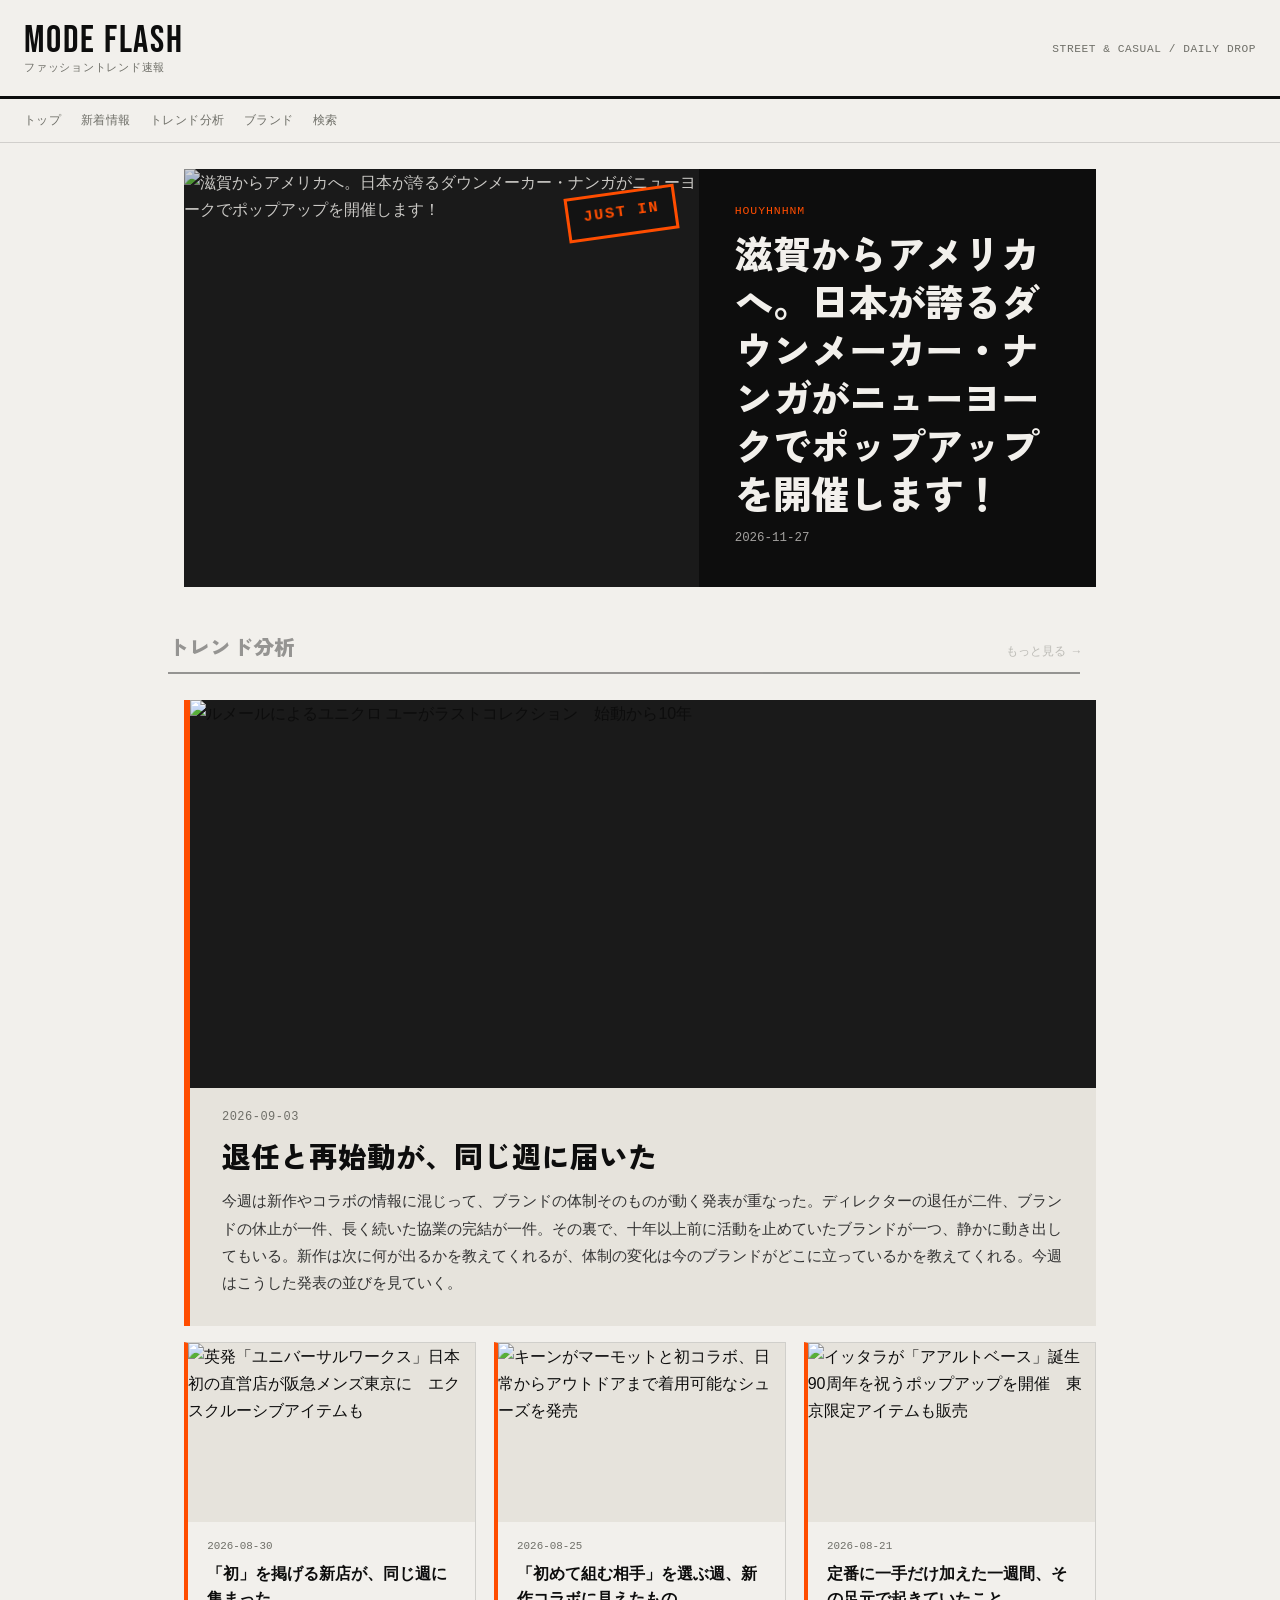
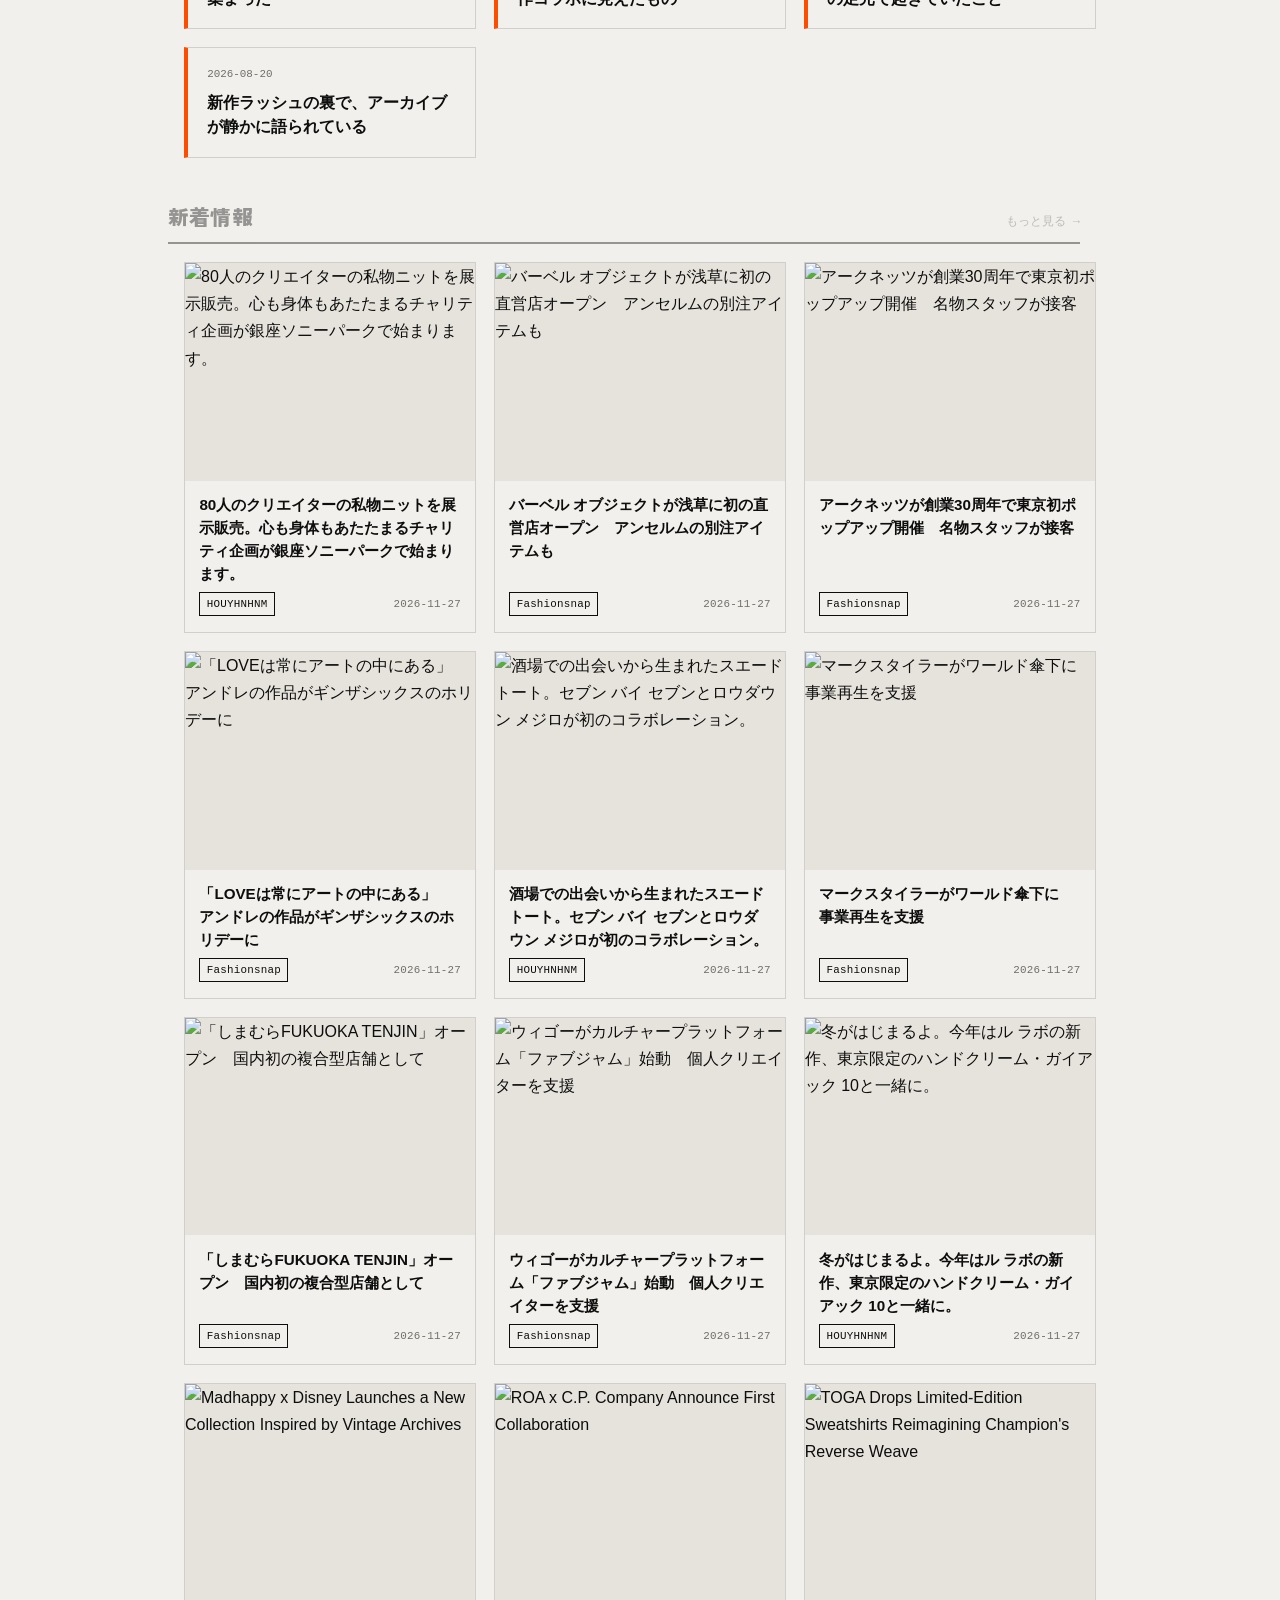
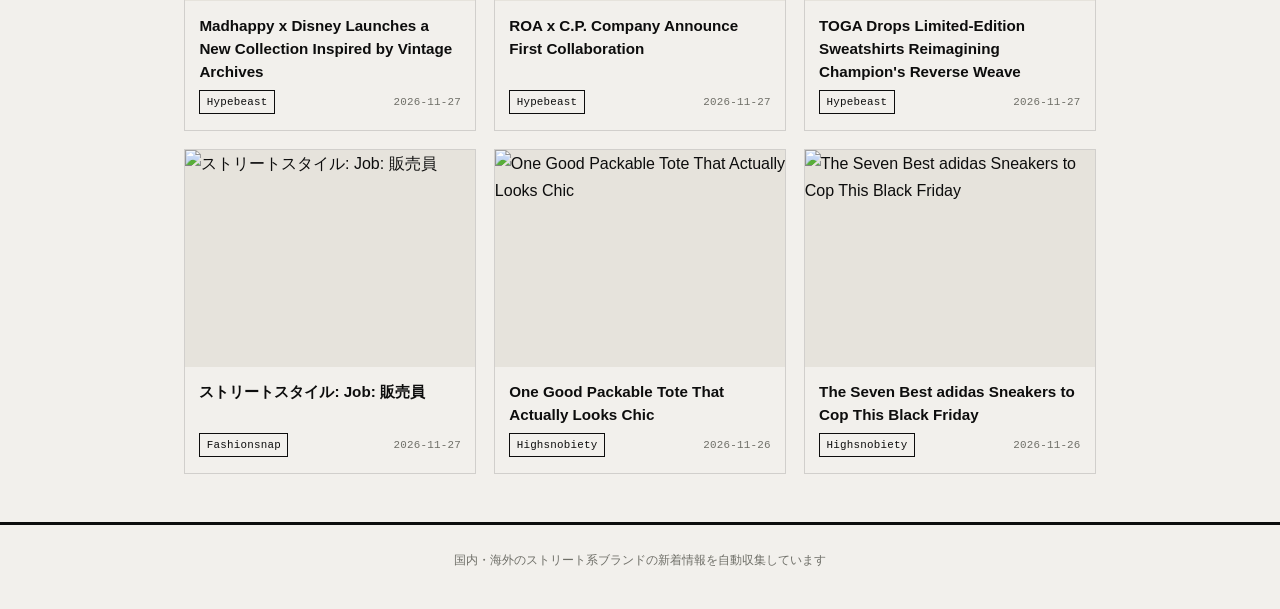
==== commit 15a98386: "chore: update feed data and rebuild site" ====
--- a/docs/index.html
+++ b/docs/index.html
@@ -29,14 +29,14 @@
 
 
 
-<a class="hero" href="https://www.fashionsnap.com/article/2026-11-27/gshock-hidden/">
+<a class="hero" href="https://www.houyhnhnm.jp/news/1193791/">
   <div class="hero-media">
-    <img src="https://fashionsnap-assets.com/asset/format=auto,fit=crop,width=300,height=300/article/images/2026/11/e1e62876-5f47-4401-8108-e870e41a6e96.jpg" alt="GショックがNY発「ヒドゥン」とコラボ　自由の女神を刻印したメタルモデルを発売">
+    <img src="https://www.houyhnhnm.jp/wp-content/uploads/2026/11/main-3.jpg" alt="滋賀からアメリカへ。日本が誇るダウンメーカー・ナンガがニューヨークでポップアップを開催します！">
     <span class="stamp">JUST IN</span>
   </div>
   <div class="hero-body">
-    <div class="eyebrow">Fashionsnap</div>
-    <h1>GショックがNY発「ヒドゥン」とコラボ　自由の女神を刻印したメタルモデルを発売</h1>
+    <div class="eyebrow">HOUYHNHNM</div>
+    <h1>滋賀からアメリカへ。日本が誇るダウンメーカー・ナンガがニューヨークでポップアップを開催します！</h1>
     <div class="meta">2026-11-27</div>
   </div>
 </a>
@@ -106,41 +106,171 @@
 </div>
 <div class="card-grid">
 
-  <a class="card" href="https://www.fashionsnap.com/article/2026-11-27/when-gyaru-starts/">
-    <div class="thumb">
-      <img src="https://fashionsnap-assets.com/asset/format=auto,fit=crop,width=300,height=300/article/images/2026/11/1039db3e-86d0-4188-8863-18a4f9dc0c36.jpg" alt="少子化時代のギャルブランド事情">
-    </div>
-    <div class="card-body">
-      <div class="card-title">少子化時代のギャルブランド事情</div>
-      <div class="card-meta">
-        <span class="source-badge">Fashionsnap</span>
-        <span>2026-11-26</span>
-      </div>
-    </div>
-  </a>
-
-  <a class="card" href="https://www.fashionsnap.com/article/goldwin-fukuoka-store/">
-    <div class="thumb">
-      <img src="https://fashionsnap-assets.com/asset/format=auto,fit=crop,width=300,height=300/article/images/2026/11/c5ec59b0-146f-456f-9c22-d04d6aabbf23.jpg" alt="「ゴールドウイン」が福岡に九州初の直営店　ローカルコミュニティを起点にブランド浸透へ">
-    </div>
-    <div class="card-body">
-      <div class="card-title">「ゴールドウイン」が福岡に九州初の直営店　ローカルコミュニティを起点にブランド浸透へ</div>
-      <div class="card-meta">
-        <span class="source-badge">Fashionsnap</span>
-        <span>2026-11-26</span>
-      </div>
-    </div>
-  </a>
-
-  <a class="card" href="https://www.fashionsnap.com/article/2026-11-27/united-arrows-otari-furusato-tax/">
-    <div class="thumb">
-      <img src="https://fashionsnap-assets.com/asset/format=auto,fit=crop,width=300,height=300/article/images/2026/11/93fdab6c-b26d-4563-8e5a-8abb77ff9a70.jpg" alt="ユナイテッドアローズが長野県小谷村のふるさと納税品をプロデュース　伝統工芸や限定ビールが登場">
-    </div>
-    <div class="card-body">
-      <div class="card-title">ユナイテッドアローズが長野県小谷村のふるさと納税品をプロデュース　伝統工芸や限定ビールが登場</div>
-      <div class="card-meta">
-        <span class="source-badge">Fashionsnap</span>
-        <span>2026-11-26</span>
+  <a class="card" href="https://www.houyhnhnm.jp/news/1193761/">
+    <div class="thumb">
+      <img src="https://www.houyhnhnm.jp/wp-content/uploads/2026/11/knit_kv_1080x1350.jpg" alt="80人のクリエイターの私物ニットを展示販売。心も身体もあたたまるチャリティ企画が銀座ソニーパークで始まります。">
+    </div>
+    <div class="card-body">
+      <div class="card-title">80人のクリエイターの私物ニットを展示販売。心も身体もあたたまるチャリティ企画が銀座ソニーパークで始まります。</div>
+      <div class="card-meta">
+        <span class="source-badge">HOUYHNHNM</span>
+        <span>2026-11-27</span>
+      </div>
+    </div>
+  </a>
+
+  <a class="card" href="https://www.fashionsnap.com/article/2026-11-27/barbell-object-shop-open/">
+    <div class="thumb">
+      <img src="https://fashionsnap-assets.com/asset/format=auto,fit=crop,width=300,height=300/article/images/2026/11/99ef8c38-336b-43bd-819a-0052ed5572d7.jpg" alt="バーベル オブジェクトが浅草に初の直営店オープン　アンセルムの別注アイテムも">
+    </div>
+    <div class="card-body">
+      <div class="card-title">バーベル オブジェクトが浅草に初の直営店オープン　アンセルムの別注アイテムも</div>
+      <div class="card-meta">
+        <span class="source-badge">Fashionsnap</span>
+        <span>2026-11-27</span>
+      </div>
+    </div>
+  </a>
+
+  <a class="card" href="https://www.fashionsnap.com/article/2026-11-27/ark-nets-popup/">
+    <div class="thumb">
+      <img src="https://fashionsnap-assets.com/asset/format=auto,fit=crop,width=300,height=300/article/images/2026/11/9c0a3d47-7e7a-46a7-a896-239d57b8371e.jpg" alt="アークネッツが創業30周年で東京初ポップアップ開催　名物スタッフが接客">
+    </div>
+    <div class="card-body">
+      <div class="card-title">アークネッツが創業30周年で東京初ポップアップ開催　名物スタッフが接客</div>
+      <div class="card-meta">
+        <span class="source-badge">Fashionsnap</span>
+        <span>2026-11-27</span>
+      </div>
+    </div>
+  </a>
+
+  <a class="card" href="https://www.fashionsnap.com/article/2026-11-27/ginza-six-xmas-2026/">
+    <div class="thumb">
+      <img src="https://fashionsnap-assets.com/asset/format=auto,fit=crop,width=300,height=300/article/images/2026/11/176de6b5-c56b-4fc6-8f28-9aa21f79c1eb.jpg" alt="「LOVEは常にアートの中にある」　アンドレの作品がギンザシックスのホリデーに">
+    </div>
+    <div class="card-body">
+      <div class="card-title">「LOVEは常にアートの中にある」　アンドレの作品がギンザシックスのホリデーに</div>
+      <div class="card-meta">
+        <span class="source-badge">Fashionsnap</span>
+        <span>2026-11-27</span>
+      </div>
+    </div>
+  </a>
+
+  <a class="card" href="https://www.houyhnhnm.jp/news/1193740/">
+    <div class="thumb">
+      <img src="https://www.houyhnhnm.jp/wp-content/uploads/2026/11/S__43614359.jpg" alt="酒場での出会いから生まれたスエードトート。セブン バイ セブンとロウダウン メジロが初のコラボレーション。">
+    </div>
+    <div class="card-body">
+      <div class="card-title">酒場での出会いから生まれたスエードトート。セブン バイ セブンとロウダウン メジロが初のコラボレーション。</div>
+      <div class="card-meta">
+        <span class="source-badge">HOUYHNHNM</span>
+        <span>2026-11-27</span>
+      </div>
+    </div>
+  </a>
+
+  <a class="card" href="https://www.fashionsnap.com/article/2026-11-27/w-and-d-mark-styler/">
+    <div class="thumb">
+      <img src="https://fashionsnap-assets.com/asset/format=auto,fit=crop,width=300,height=300/article/images/2026/11/1b12f6ac-438a-43d5-867d-2516d399a50f.jpg" alt="マークスタイラーがワールド傘下に　事業再生を支援">
+    </div>
+    <div class="card-body">
+      <div class="card-title">マークスタイラーがワールド傘下に　事業再生を支援</div>
+      <div class="card-meta">
+        <span class="source-badge">Fashionsnap</span>
+        <span>2026-11-27</span>
+      </div>
+    </div>
+  </a>
+
+  <a class="card" href="https://www.fashionsnap.com/article/2026-11-27/shimamura-fukuoka-tenjin/">
+    <div class="thumb">
+      <img src="https://fashionsnap-assets.com/asset/format=auto,fit=crop,width=300,height=300/article/images/2026/11/5c4db5ff-897b-4808-af7c-809fc8ccdadd.jpg" alt="「しまむらFUKUOKA TENJIN」オープン　国内初の複合型店舗として">
+    </div>
+    <div class="card-body">
+      <div class="card-title">「しまむらFUKUOKA TENJIN」オープン　国内初の複合型店舗として</div>
+      <div class="card-meta">
+        <span class="source-badge">Fashionsnap</span>
+        <span>2026-11-27</span>
+      </div>
+    </div>
+  </a>
+
+  <a class="card" href="https://www.fashionsnap.com/article/2026-11-27/we-go-favjam/">
+    <div class="thumb">
+      <img src="https://fashionsnap-assets.com/asset/format=auto,fit=crop,width=300,height=300/article/images/2026/11/385b36f5-162a-4cb6-be1e-5c40b331e758.jpg" alt="ウィゴーがカルチャープラットフォーム「ファブジャム」始動　個人クリエイターを支援">
+    </div>
+    <div class="card-body">
+      <div class="card-title">ウィゴーがカルチャープラットフォーム「ファブジャム」始動　個人クリエイターを支援</div>
+      <div class="card-meta">
+        <span class="source-badge">Fashionsnap</span>
+        <span>2026-11-27</span>
+      </div>
+    </div>
+  </a>
+
+  <a class="card" href="https://www.houyhnhnm.jp/news/1193719/">
+    <div class="thumb">
+      <img src="https://www.houyhnhnm.jp/wp-content/uploads/2026/11/FY27-Q1_Brown_G10_PHC_EDP_50ml_4x3.jpg" alt="冬がはじまるよ。今年はル ラボの新作、東京限定のハンドクリーム・ガイアック 10と一緒に。">
+    </div>
+    <div class="card-body">
+      <div class="card-title">冬がはじまるよ。今年はル ラボの新作、東京限定のハンドクリーム・ガイアック 10と一緒に。</div>
+      <div class="card-meta">
+        <span class="source-badge">HOUYHNHNM</span>
+        <span>2026-11-27</span>
+      </div>
+    </div>
+  </a>
+
+  <a class="card" href="https://hypebeast.com/2026/11/madhappy-x-disney-aw26-collaboration-collection-release-info">
+    <div class="thumb">
+      <img src="https://image-cdn.hypb.st/https%3A%2F%2Fhypebeast.com%2Fimage%2F2026%2F11%2Fmadhappy-x-disney-AW26-collaboration-collection-release-info00.jpg?w=800&amp;cbr=1&amp;q=90&amp;fit=max" alt="Madhappy x Disney Launches a New Collection Inspired by Vintage Archives">
+    </div>
+    <div class="card-body">
+      <div class="card-title">Madhappy x Disney Launches a New Collection Inspired by Vintage Archives</div>
+      <div class="card-meta">
+        <span class="source-badge">Hypebeast</span>
+        <span>2026-11-27</span>
+      </div>
+    </div>
+  </a>
+
+  <a class="card" href="https://hypebeast.com/2026/11/roa-c-p-company-collabo-collection-release-info">
+    <div class="thumb">
+      <img src="https://image-cdn.hypb.st/https%3A%2F%2Fhypebeast.com%2Fimage%2F2026%2F11%2Froa-c-p-company-collabo-collection-release-info-ft.jpg?w=800&amp;cbr=1&amp;q=90&amp;fit=max" alt="ROA x C.P. Company Announce First Collaboration">
+    </div>
+    <div class="card-body">
+      <div class="card-title">ROA x C.P. Company Announce First Collaboration</div>
+      <div class="card-meta">
+        <span class="source-badge">Hypebeast</span>
+        <span>2026-11-27</span>
+      </div>
+    </div>
+  </a>
+
+  <a class="card" href="https://hypebeast.com/2026/11/toga-champion-reverse-weave-exclusive-collection-info">
+    <div class="thumb">
+      <img src="https://image-cdn.hypb.st/https%3A%2F%2Fhypebeast.com%2Fimage%2F2026%2F11%2Ftoga-champion-reverse-weave-exclusive-collection-info00.jpg?w=800&amp;cbr=1&amp;q=90&amp;fit=max" alt="TOGA Drops Limited-Edition Sweatshirts Reimagining Champion&#39;s Reverse Weave">
+    </div>
+    <div class="card-body">
+      <div class="card-title">TOGA Drops Limited-Edition Sweatshirts Reimagining Champion&#39;s Reverse Weave</div>
+      <div class="card-meta">
+        <span class="source-badge">Hypebeast</span>
+        <span>2026-11-27</span>
+      </div>
+    </div>
+  </a>
+
+  <a class="card" href="https://www.fashionsnap.com/streetstyle/2026-11-27/548794/">
+    <div class="thumb">
+      <img src="https://fashionsnap-assets.com/asset/format=auto,width=1280,height=670,gravity=auto,fit=pad/streetstyle/images/2026/11/9d70ad3d-cfca-4289-a308-cdbdbc80c83d.jpg" alt="ストリートスタイル: Job: 販売員">
+    </div>
+    <div class="card-body">
+      <div class="card-title">ストリートスタイル: Job: 販売員</div>
+      <div class="card-meta">
+        <span class="source-badge">Fashionsnap</span>
+        <span>2026-11-27</span>
       </div>
     </div>
   </a>
@@ -166,136 +296,6 @@
       <div class="card-title">The Seven Best adidas Sneakers to Cop This Black Friday</div>
       <div class="card-meta">
         <span class="source-badge">Highsnobiety</span>
-        <span>2026-11-26</span>
-      </div>
-    </div>
-  </a>
-
-  <a class="card" href="https://www.houyhnhnm.jp/news/1193230/">
-    <div class="thumb">
-      <img src="https://www.houyhnhnm.jp/wp-content/uploads/2026/11/910922501_1618145279517340_3730303631572970523_n.jpg" alt="東西の港町で生まれたカルチャーが交差。横浜のスケートショップ・ラウグに神戸のミスタークラウンがやってきます！">
-    </div>
-    <div class="card-body">
-      <div class="card-title">東西の港町で生まれたカルチャーが交差。横浜のスケートショップ・ラウグに神戸のミスタークラウンがやってきます！</div>
-      <div class="card-meta">
-        <span class="source-badge">HOUYHNHNM</span>
-        <span>2026-11-26</span>
-      </div>
-    </div>
-  </a>
-
-  <a class="card" href="https://www.houyhnhnm.jp/news/1193587/">
-    <div class="thumb">
-      <img src="https://www.houyhnhnm.jp/wp-content/uploads/2026/11/1234c32abddcf15c2ae64c96df7b9499.jpg" alt="ゲリラでついに発表された舐達麻の新曲。MVに続き、配信＆アートワークを落とし込んだウエアもリリースです。">
-    </div>
-    <div class="card-body">
-      <div class="card-title">ゲリラでついに発表された舐達麻の新曲。MVに続き、配信＆アートワークを落とし込んだウエアもリリースです。</div>
-      <div class="card-meta">
-        <span class="source-badge">HOUYHNHNM</span>
-        <span>2026-11-26</span>
-      </div>
-    </div>
-  </a>
-
-  <a class="card" href="https://www.highsnobiety.com/p/popmart-collectibles-macys-thanksgiving-parade-2026/">
-    <div class="thumb">
-      <img src="https://www.highsnobiety.com/static-assets/dato/1794565048-labubu37.jpg" alt="A Parade-Worthy Lineup of Collectibles To Add to Your Wish List">
-    </div>
-    <div class="card-body">
-      <div class="card-title">A Parade-Worthy Lineup of Collectibles To Add to Your Wish List</div>
-      <div class="card-meta">
-        <span class="source-badge">Highsnobiety</span>
-        <span>2026-11-26</span>
-      </div>
-    </div>
-  </a>
-
-  <a class="card" href="https://www.highsnobiety.com/p/hugo-and-entire-studios-want-you-to-wear-these-pieces-not-the-other-way-around/">
-    <div class="thumb">
-      <img src="https://www.highsnobiety.com/static-assets/dato/1795447096-wi26_hugoxentire_studios_hero_003-web.jpeg" alt="HUGO and Entire Studios Want You to Wear These Pieces, Not the Other Way Around">
-    </div>
-    <div class="card-body">
-      <div class="card-title">HUGO and Entire Studios Want You to Wear These Pieces, Not the Other Way Around</div>
-      <div class="card-meta">
-        <span class="source-badge">Highsnobiety</span>
-        <span>2026-11-26</span>
-      </div>
-    </div>
-  </a>
-
-  <a class="card" href="https://www.highsnobiety.com/p/10-gifts-inspired-by-this-year-s-best-menswear-trends/">
-    <div class="thumb">
-      <img src="https://www.highsnobiety.com/static-assets/dato/1795530599-hs_gift_guide_menswear.jpg" alt="The Year&#39;s Best Menswear That You Can Actually Buy">
-    </div>
-    <div class="card-body">
-      <div class="card-title">The Year&#39;s Best Menswear That You Can Actually Buy</div>
-      <div class="card-meta">
-        <span class="source-badge">Highsnobiety</span>
-        <span>2026-11-26</span>
-      </div>
-    </div>
-  </a>
-
-  <a class="card" href="https://www.houyhnhnm.jp/news/1193290/">
-    <div class="thumb">
-      <img src="https://www.houyhnhnm.jp/wp-content/uploads/2026/11/5-1-1-1681x2000.jpg" alt="タイオンとマウンテンリサーチ バイ エーエムのコラボレーション第二弾は、スカジャンなのにダウン。しかもリバーシブル。">
-    </div>
-    <div class="card-body">
-      <div class="card-title">タイオンとマウンテンリサーチ バイ エーエムのコラボレーション第二弾は、スカジャンなのにダウン。しかもリバーシブル。</div>
-      <div class="card-meta">
-        <span class="source-badge">HOUYHNHNM</span>
-        <span>2026-11-26</span>
-      </div>
-    </div>
-  </a>
-
-  <a class="card" href="https://www.fashionsnap.com/article/2026-11-26/jw-anderson-new-shoes/">
-    <div class="thumb">
-      <img src="https://fashionsnap-assets.com/asset/format=auto,fit=crop,width=300,height=300/article/images/2026/11/068f3ba9-3b3b-4ad9-8ccb-558d52ee72ca.jpg" alt="JW アンダーソンから新作スニーカー登場　ヴィンテージランニングシューズから着想した4色">
-    </div>
-    <div class="card-body">
-      <div class="card-title">JW アンダーソンから新作スニーカー登場　ヴィンテージランニングシューズから着想した4色</div>
-      <div class="card-meta">
-        <span class="source-badge">Fashionsnap</span>
-        <span>2026-11-26</span>
-      </div>
-    </div>
-  </a>
-
-  <a class="card" href="https://www.fashionsnap.com/article/2026-11-26/paul-smith-tea-shop/">
-    <div class="thumb">
-      <img src="https://fashionsnap-assets.com/asset/format=auto,fit=crop,width=300,height=300/article/images/2026/11/0ebd5abc-22b8-4d83-b9aa-523e40365206.jpg" alt="ポール・スミスが日本初の限定カフェを表参道にオープン　オリジナルマグカップや雑貨の販売も">
-    </div>
-    <div class="card-body">
-      <div class="card-title">ポール・スミスが日本初の限定カフェを表参道にオープン　オリジナルマグカップや雑貨の販売も</div>
-      <div class="card-meta">
-        <span class="source-badge">Fashionsnap</span>
-        <span>2026-11-26</span>
-      </div>
-    </div>
-  </a>
-
-  <a class="card" href="https://www.fashionsnap.com/article/2026-11-26/bvlgari-holiday-season-kento-nakajima/">
-    <div class="thumb">
-      <img src="https://fashionsnap-assets.com/asset/format=auto,fit=crop,width=300,height=300/article/images/2026/11/506a29df-9458-4dc7-b268-7907c4f6b7c0.jpg" alt="中島健人が「ブルガリ ホテル 東京」のライティングセレモニーに登場">
-    </div>
-    <div class="card-body">
-      <div class="card-title">中島健人が「ブルガリ ホテル 東京」のライティングセレモニーに登場</div>
-      <div class="card-meta">
-        <span class="source-badge">Fashionsnap</span>
-        <span>2026-11-26</span>
-      </div>
-    </div>
-  </a>
-
-  <a class="card" href="https://www.fashionsnap.com/podcast/fstore-001/">
-    <div class="thumb">
-      <img src="https://fashionsnap-assets.com/asset/format=auto,width=1280,height=670,gravity=auto,fit=pad/podcast/images/2026/11/17270f3a-5c4e-4074-8fd1-77960235877d.png" alt="今週のポッドキャスト | No.001 | 久保嘉男が語る、日々まとう&#34;走るファッション&#34;">
-    </div>
-    <div class="card-body">
-      <div class="card-title">今週のポッドキャスト | No.001 | 久保嘉男が語る、日々まとう&#34;走るファッション&#34;</div>
-      <div class="card-meta">
-        <span class="source-badge">Fashionsnap</span>
         <span>2026-11-26</span>
       </div>
     </div>
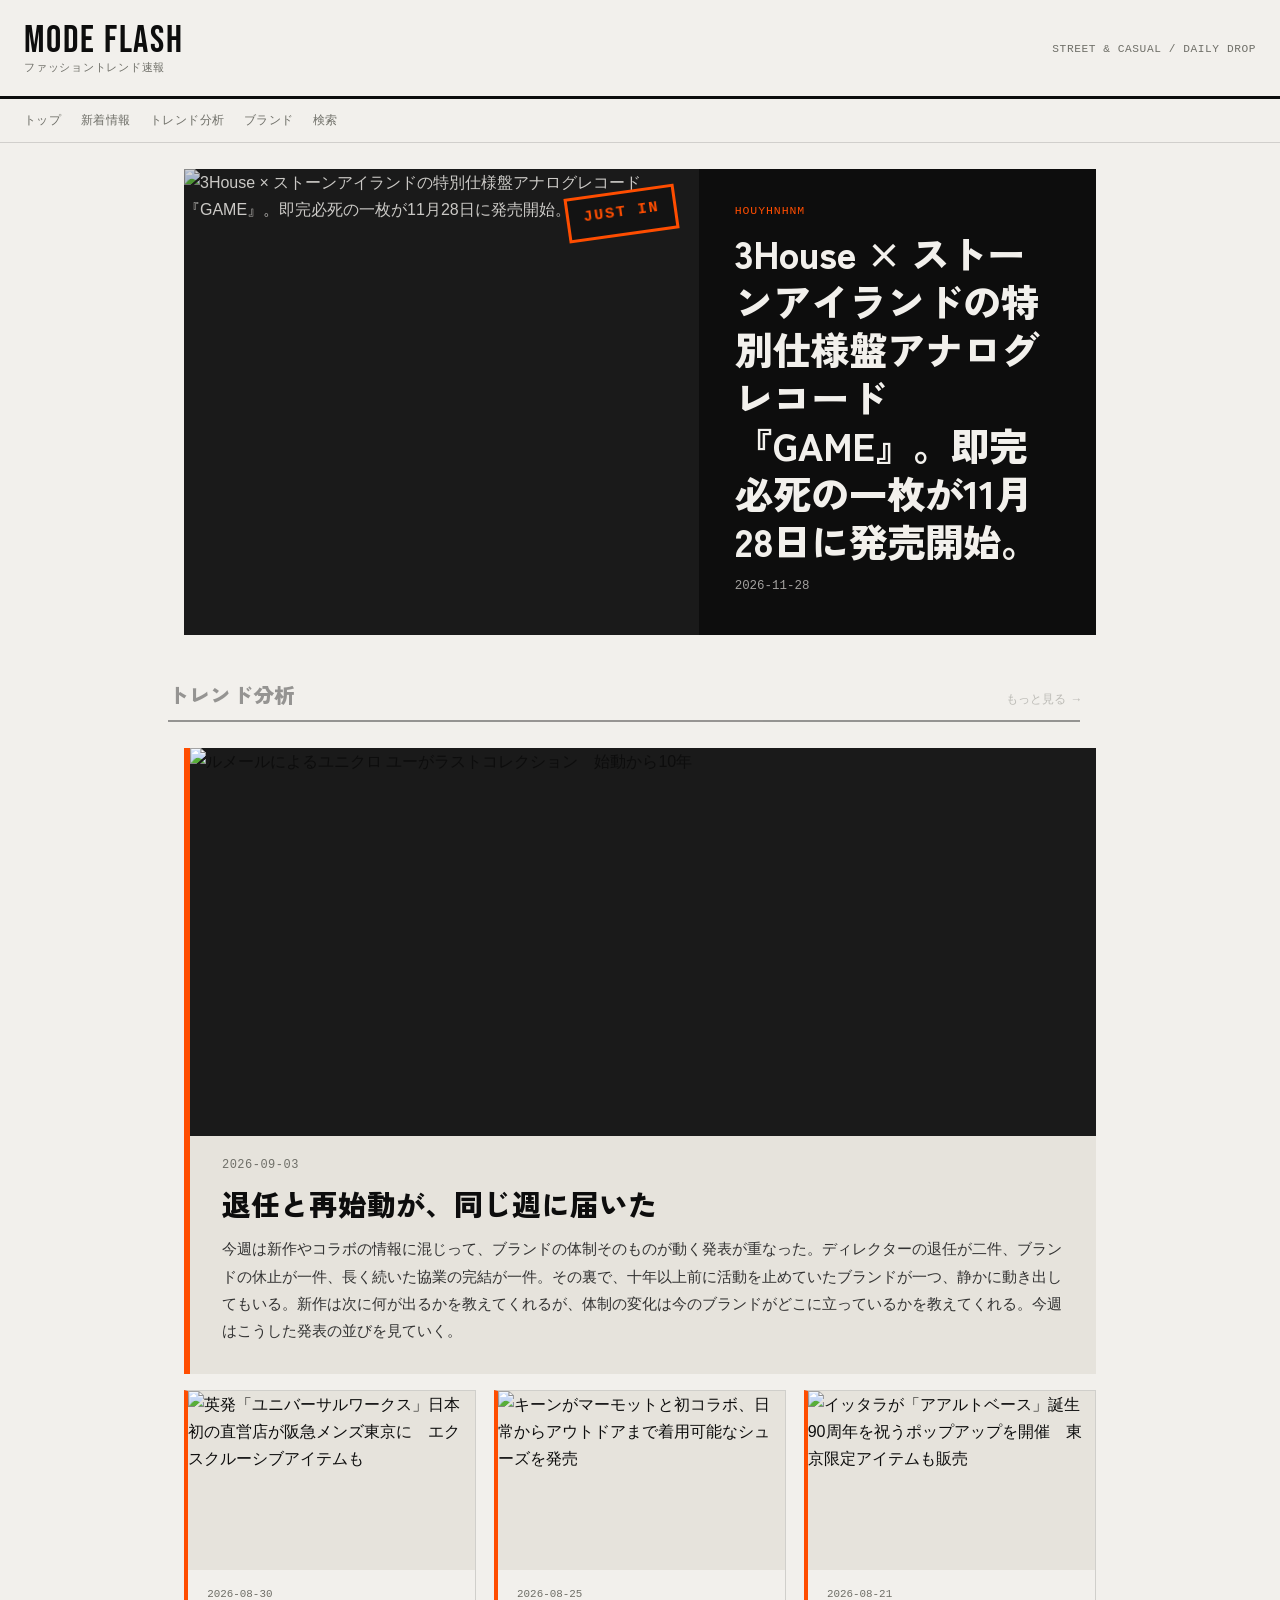
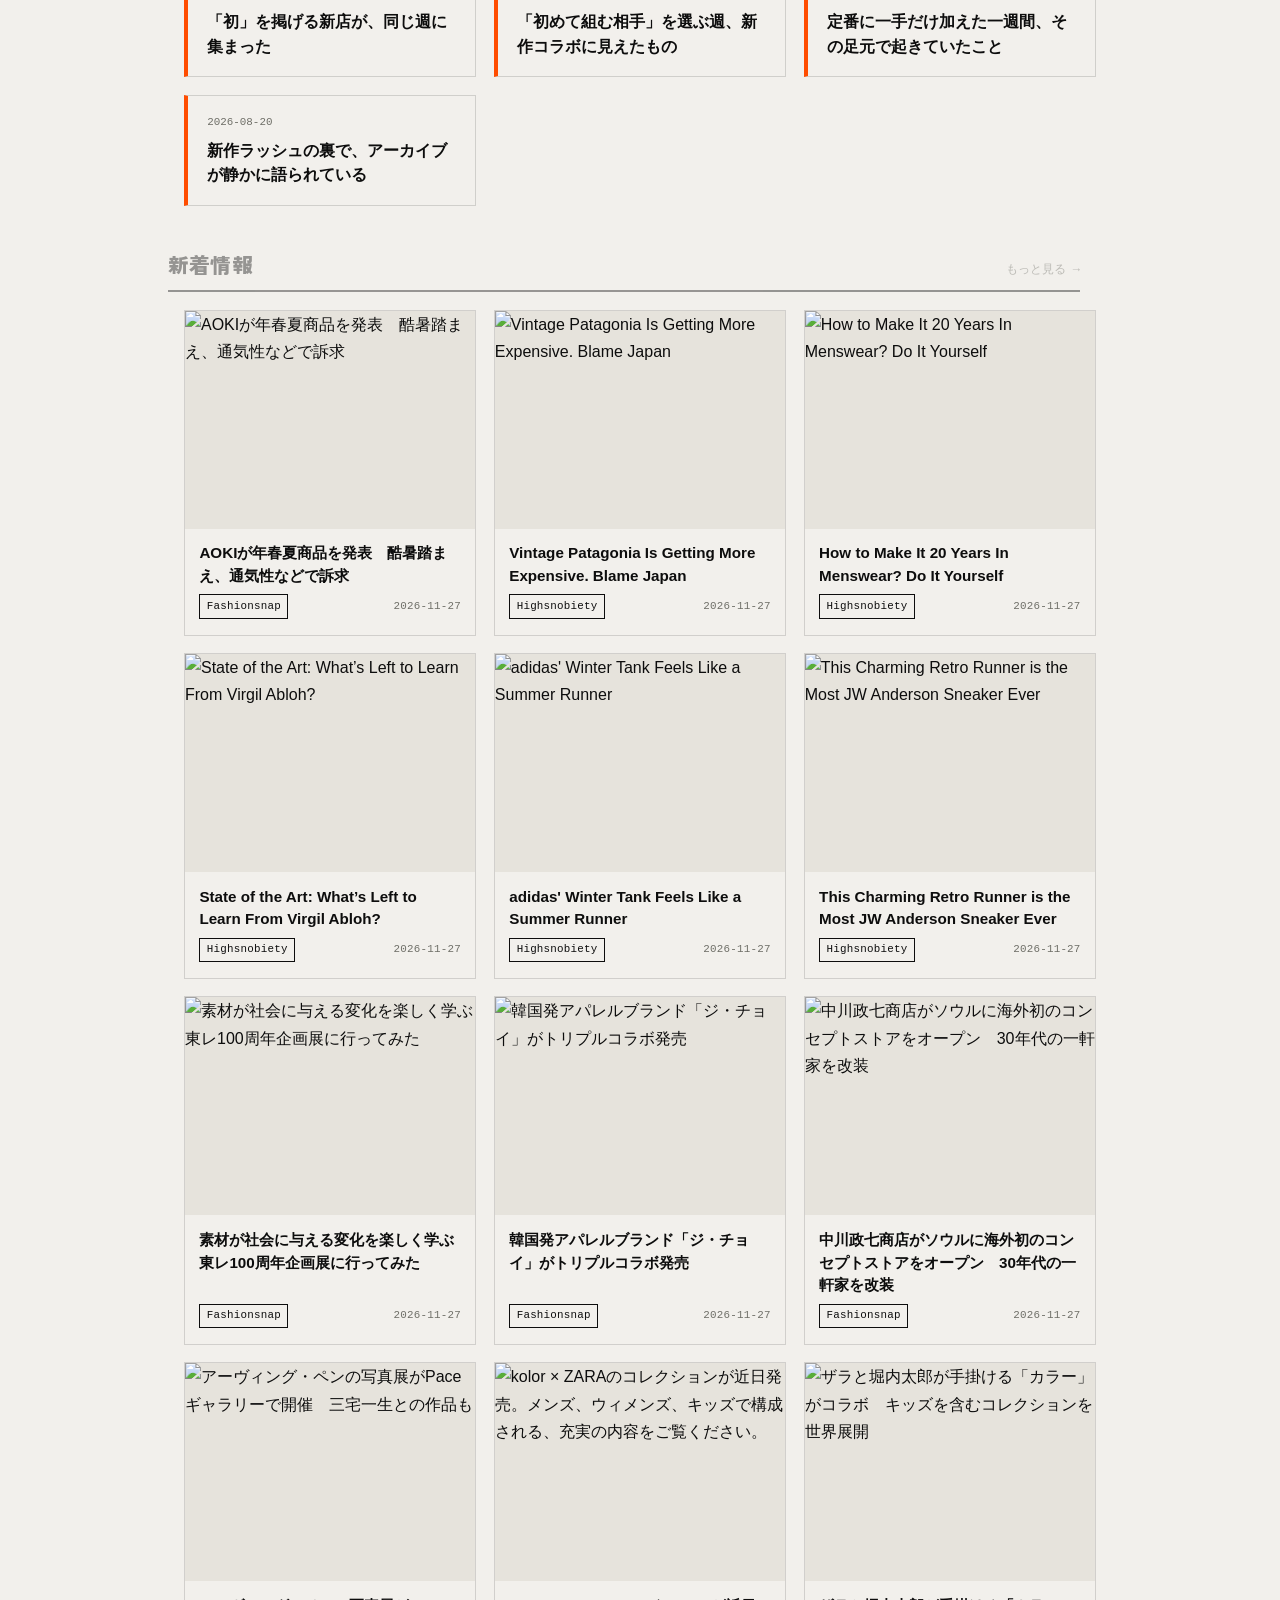
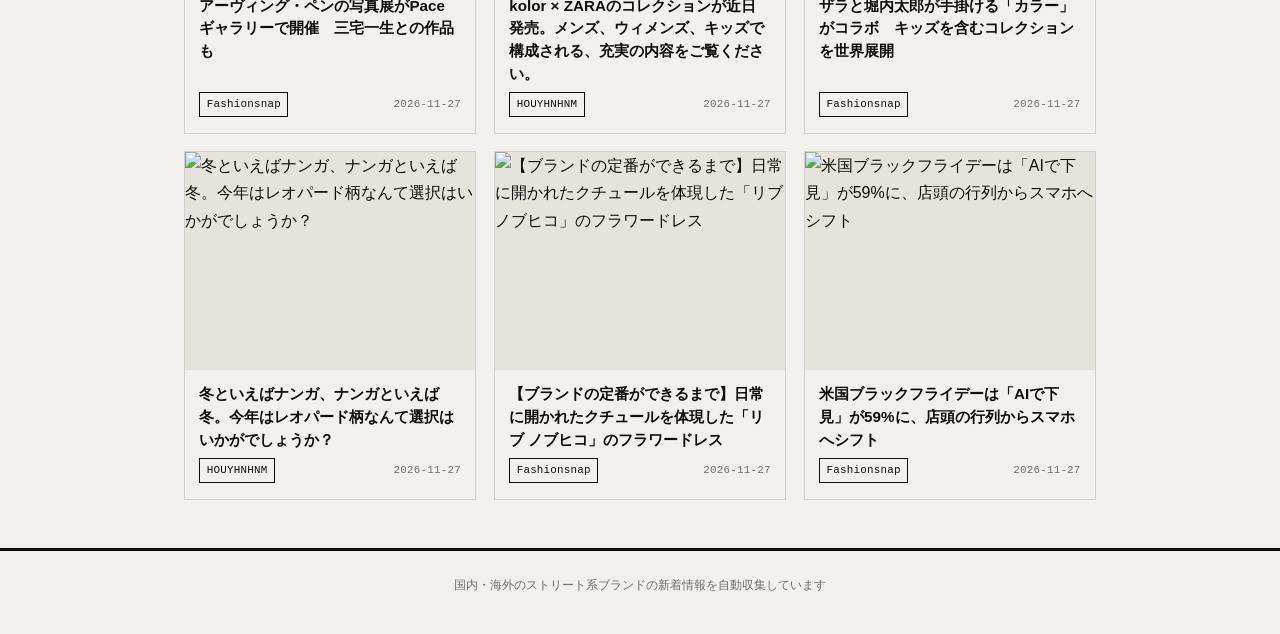
==== commit 00beb603: "chore: update feed data and rebuild site" ====
--- a/docs/index.html
+++ b/docs/index.html
@@ -29,15 +29,15 @@
 
 
 
-<a class="hero" href="https://www.houyhnhnm.jp/news/1193791/">
+<a class="hero" href="https://www.houyhnhnm.jp/news/1194115/">
   <div class="hero-media">
-    <img src="https://www.houyhnhnm.jp/wp-content/uploads/2026/11/main-3.jpg" alt="滋賀からアメリカへ。日本が誇るダウンメーカー・ナンガがニューヨークでポップアップを開催します！">
+    <img src="https://www.houyhnhnm.jp/wp-content/uploads/2026/11/261126_AOTL0164.jpg" alt="3House × ストーンアイランドの特別仕様盤アナログレコード『GAME』。即完必死の一枚が11月28日に発売開始。">
     <span class="stamp">JUST IN</span>
   </div>
   <div class="hero-body">
     <div class="eyebrow">HOUYHNHNM</div>
-    <h1>滋賀からアメリカへ。日本が誇るダウンメーカー・ナンガがニューヨークでポップアップを開催します！</h1>
-    <div class="meta">2026-11-27</div>
+    <h1>3House × ストーンアイランドの特別仕様盤アナログレコード『GAME』。即完必死の一枚が11月28日に発売開始。</h1>
+    <div class="meta">2026-11-28</div>
   </div>
 </a>
 
@@ -106,12 +106,142 @@
 </div>
 <div class="card-grid">
 
-  <a class="card" href="https://www.houyhnhnm.jp/news/1193761/">
-    <div class="thumb">
-      <img src="https://www.houyhnhnm.jp/wp-content/uploads/2026/11/knit_kv_1080x1350.jpg" alt="80人のクリエイターの私物ニットを展示販売。心も身体もあたたまるチャリティ企画が銀座ソニーパークで始まります。">
-    </div>
-    <div class="card-body">
-      <div class="card-title">80人のクリエイターの私物ニットを展示販売。心も身体もあたたまるチャリティ企画が銀座ソニーパークで始まります。</div>
+  <a class="card" href="https://www.fashionsnap.com/article/2026-11-28/aoki-summer-wear/">
+    <div class="thumb">
+      <img src="https://fashionsnap-assets.com/asset/format=auto,fit=crop,width=300,height=300/article/images/2026/11/3175025b-0fbc-4f97-a32f-123cf9c7cd59.jpg" alt="AOKIが年春夏商品を発表　酷暑踏まえ、通気性などで訴求">
+    </div>
+    <div class="card-body">
+      <div class="card-title">AOKIが年春夏商品を発表　酷暑踏まえ、通気性などで訴求</div>
+      <div class="card-meta">
+        <span class="source-badge">Fashionsnap</span>
+        <span>2026-11-27</span>
+      </div>
+    </div>
+  </a>
+
+  <a class="card" href="https://www.highsnobiety.com/p/patagonia-vintage-hype/">
+    <div class="thumb">
+      <img src="https://www.highsnobiety.com/static-assets/dato/1795639731-vintage-patagonia-hype-1.jpg" alt="Vintage Patagonia Is Getting More Expensive. Blame Japan">
+    </div>
+    <div class="card-body">
+      <div class="card-title">Vintage Patagonia Is Getting More Expensive. Blame Japan</div>
+      <div class="card-meta">
+        <span class="source-badge">Highsnobiety</span>
+        <span>2026-11-27</span>
+      </div>
+    </div>
+  </a>
+
+  <a class="card" href="https://www.highsnobiety.com/p/haven-20th-anniversary-interview/">
+    <div class="thumb">
+      <img src="https://www.highsnobiety.com/static-assets/dato/1795454994-haven-20th-anniversary-interview-01.jpg" alt="How to Make It 20 Years In Menswear? Do It Yourself">
+    </div>
+    <div class="card-body">
+      <div class="card-title">How to Make It 20 Years In Menswear? Do It Yourself</div>
+      <div class="card-meta">
+        <span class="source-badge">Highsnobiety</span>
+        <span>2026-11-27</span>
+      </div>
+    </div>
+  </a>
+
+  <a class="card" href="https://www.highsnobiety.com/p/virgil-abloh-legacy/">
+    <div class="thumb">
+      <img src="https://www.highsnobiety.com/static-assets/dato/1795797475-virgil-abloh-02.jpg" alt="State of the Art: What’s Left to Learn From Virgil Abloh?">
+    </div>
+    <div class="card-body">
+      <div class="card-title">State of the Art: What’s Left to Learn From Virgil Abloh?</div>
+      <div class="card-meta">
+        <span class="source-badge">Highsnobiety</span>
+        <span>2026-11-27</span>
+      </div>
+    </div>
+  </a>
+
+  <a class="card" href="https://www.highsnobiety.com/p/adidas-dreamcushion-climawarm/">
+    <div class="thumb">
+      <img src="https://www.highsnobiety.com/static-assets/dato/1795779971-7-32.png" alt="adidas&#39; Winter Tank Feels Like a Summer Runner">
+    </div>
+    <div class="card-body">
+      <div class="card-title">adidas&#39; Winter Tank Feels Like a Summer Runner</div>
+      <div class="card-meta">
+        <span class="source-badge">Highsnobiety</span>
+        <span>2026-11-27</span>
+      </div>
+    </div>
+  </a>
+
+  <a class="card" href="https://www.highsnobiety.com/p/jw-andersons-anchor/">
+    <div class="thumb">
+      <img src="https://www.highsnobiety.com/static-assets/dato/1795783131-sk_jw_anchor_print_23-r1_rgb.jpg" alt="This Charming Retro Runner is the Most JW Anderson Sneaker Ever">
+    </div>
+    <div class="card-body">
+      <div class="card-title">This Charming Retro Runner is the Most JW Anderson Sneaker Ever</div>
+      <div class="card-meta">
+        <span class="source-badge">Highsnobiety</span>
+        <span>2026-11-27</span>
+      </div>
+    </div>
+  </a>
+
+  <a class="card" href="https://www.fashionsnap.com/article/2026-11-27/toray-100th-wonder/">
+    <div class="thumb">
+      <img src="https://fashionsnap-assets.com/asset/format=auto,fit=crop,width=300,height=300/article/images/2026/11/ba60a6e8-8939-4db2-bcf3-41d471312ae6.jpg" alt="素材が社会に与える変化を楽しく学ぶ　東レ100周年企画展に行ってみた">
+    </div>
+    <div class="card-body">
+      <div class="card-title">素材が社会に与える変化を楽しく学ぶ　東レ100周年企画展に行ってみた</div>
+      <div class="card-meta">
+        <span class="source-badge">Fashionsnap</span>
+        <span>2026-11-27</span>
+      </div>
+    </div>
+  </a>
+
+  <a class="card" href="https://www.fashionsnap.com/article/2026-11-27/jichoi-strongthe-venicew-afternoon3/">
+    <div class="thumb">
+      <img src="https://fashionsnap-assets.com/asset/format=auto,fit=crop,width=300,height=300/article/images/2026/11/694ce34e-f18c-454d-af95-01c3637c2352.jpg" alt="韓国発アパレルブランド「ジ・チョイ」がトリプルコラボ発売">
+    </div>
+    <div class="card-body">
+      <div class="card-title">韓国発アパレルブランド「ジ・チョイ」がトリプルコラボ発売</div>
+      <div class="card-meta">
+        <span class="source-badge">Fashionsnap</span>
+        <span>2026-11-27</span>
+      </div>
+    </div>
+  </a>
+
+  <a class="card" href="https://www.fashionsnap.com/article/2026-11-27/nakagawa-masashichi-shoten-seoul-open/">
+    <div class="thumb">
+      <img src="https://fashionsnap-assets.com/asset/format=auto,fit=crop,width=300,height=300/article/images/2026/11/79bc0130-b9d4-44e6-ab50-e9e59c3eb592.jpg" alt="中川政七商店がソウルに海外初のコンセプトストアをオープン　30年代の一軒家を改装">
+    </div>
+    <div class="card-body">
+      <div class="card-title">中川政七商店がソウルに海外初のコンセプトストアをオープン　30年代の一軒家を改装</div>
+      <div class="card-meta">
+        <span class="source-badge">Fashionsnap</span>
+        <span>2026-11-27</span>
+      </div>
+    </div>
+  </a>
+
+  <a class="card" href="https://www.fashionsnap.com/article/2026-11-27/irving-penn-photo/">
+    <div class="thumb">
+      <img src="https://fashionsnap-assets.com/asset/format=auto,fit=crop,width=300,height=300/article/images/2026/11/c414a23b-0b34-4c3b-b46d-2d4d949f1cf6.jpg" alt="アーヴィング・ペンの写真展がPace ギャラリーで開催　三宅一生との作品も">
+    </div>
+    <div class="card-body">
+      <div class="card-title">アーヴィング・ペンの写真展がPace ギャラリーで開催　三宅一生との作品も</div>
+      <div class="card-meta">
+        <span class="source-badge">Fashionsnap</span>
+        <span>2026-11-27</span>
+      </div>
+    </div>
+  </a>
+
+  <a class="card" href="https://www.houyhnhnm.jp/news/1194058/">
+    <div class="thumb">
+      <img src="https://www.houyhnhnm.jp/wp-content/uploads/2026/11/261118_ZARA_KOLOR_Shot_03_035_RGB_HD.jpg" alt="kolor × ZARAのコレクションが近日発売。メンズ、ウィメンズ、キッズで構成される、充実の内容をご覧ください。">
+    </div>
+    <div class="card-body">
+      <div class="card-title">kolor × ZARAのコレクションが近日発売。メンズ、ウィメンズ、キッズで構成される、充実の内容をご覧ください。</div>
       <div class="card-meta">
         <span class="source-badge">HOUYHNHNM</span>
         <span>2026-11-27</span>
@@ -119,51 +249,25 @@
     </div>
   </a>
 
-  <a class="card" href="https://www.fashionsnap.com/article/2026-11-27/barbell-object-shop-open/">
-    <div class="thumb">
-      <img src="https://fashionsnap-assets.com/asset/format=auto,fit=crop,width=300,height=300/article/images/2026/11/99ef8c38-336b-43bd-819a-0052ed5572d7.jpg" alt="バーベル オブジェクトが浅草に初の直営店オープン　アンセルムの別注アイテムも">
-    </div>
-    <div class="card-body">
-      <div class="card-title">バーベル オブジェクトが浅草に初の直営店オープン　アンセルムの別注アイテムも</div>
-      <div class="card-meta">
-        <span class="source-badge">Fashionsnap</span>
-        <span>2026-11-27</span>
-      </div>
-    </div>
-  </a>
-
-  <a class="card" href="https://www.fashionsnap.com/article/2026-11-27/ark-nets-popup/">
-    <div class="thumb">
-      <img src="https://fashionsnap-assets.com/asset/format=auto,fit=crop,width=300,height=300/article/images/2026/11/9c0a3d47-7e7a-46a7-a896-239d57b8371e.jpg" alt="アークネッツが創業30周年で東京初ポップアップ開催　名物スタッフが接客">
-    </div>
-    <div class="card-body">
-      <div class="card-title">アークネッツが創業30周年で東京初ポップアップ開催　名物スタッフが接客</div>
-      <div class="card-meta">
-        <span class="source-badge">Fashionsnap</span>
-        <span>2026-11-27</span>
-      </div>
-    </div>
-  </a>
-
-  <a class="card" href="https://www.fashionsnap.com/article/2026-11-27/ginza-six-xmas-2026/">
-    <div class="thumb">
-      <img src="https://fashionsnap-assets.com/asset/format=auto,fit=crop,width=300,height=300/article/images/2026/11/176de6b5-c56b-4fc6-8f28-9aa21f79c1eb.jpg" alt="「LOVEは常にアートの中にある」　アンドレの作品がギンザシックスのホリデーに">
-    </div>
-    <div class="card-body">
-      <div class="card-title">「LOVEは常にアートの中にある」　アンドレの作品がギンザシックスのホリデーに</div>
-      <div class="card-meta">
-        <span class="source-badge">Fashionsnap</span>
-        <span>2026-11-27</span>
-      </div>
-    </div>
-  </a>
-
-  <a class="card" href="https://www.houyhnhnm.jp/news/1193740/">
-    <div class="thumb">
-      <img src="https://www.houyhnhnm.jp/wp-content/uploads/2026/11/S__43614359.jpg" alt="酒場での出会いから生まれたスエードトート。セブン バイ セブンとロウダウン メジロが初のコラボレーション。">
-    </div>
-    <div class="card-body">
-      <div class="card-title">酒場での出会いから生まれたスエードトート。セブン バイ セブンとロウダウン メジロが初のコラボレーション。</div>
+  <a class="card" href="https://www.fashionsnap.com/article/2026-11-27/zara-kolor-collaboration/">
+    <div class="thumb">
+      <img src="https://fashionsnap-assets.com/asset/format=auto,fit=crop,width=300,height=300/article/images/2026/11/39942070-7190-497a-8e2e-3ba092abf350.jpg" alt="ザラと堀内太郎が手掛ける「カラー」がコラボ　キッズを含むコレクションを世界展開">
+    </div>
+    <div class="card-body">
+      <div class="card-title">ザラと堀内太郎が手掛ける「カラー」がコラボ　キッズを含むコレクションを世界展開</div>
+      <div class="card-meta">
+        <span class="source-badge">Fashionsnap</span>
+        <span>2026-11-27</span>
+      </div>
+    </div>
+  </a>
+
+  <a class="card" href="https://www.houyhnhnm.jp/news/1194016/">
+    <div class="thumb">
+      <img src="https://www.houyhnhnm.jp/wp-content/uploads/2026/11/NA03-F.jpg" alt="冬といえばナンガ、ナンガといえば冬。今年はレオパード柄なんて選択はいかがでしょうか？">
+    </div>
+    <div class="card-body">
+      <div class="card-title">冬といえばナンガ、ナンガといえば冬。今年はレオパード柄なんて選択はいかがでしょうか？</div>
       <div class="card-meta">
         <span class="source-badge">HOUYHNHNM</span>
         <span>2026-11-27</span>
@@ -171,132 +275,28 @@
     </div>
   </a>
 
-  <a class="card" href="https://www.fashionsnap.com/article/2026-11-27/w-and-d-mark-styler/">
-    <div class="thumb">
-      <img src="https://fashionsnap-assets.com/asset/format=auto,fit=crop,width=300,height=300/article/images/2026/11/1b12f6ac-438a-43d5-867d-2516d399a50f.jpg" alt="マークスタイラーがワールド傘下に　事業再生を支援">
-    </div>
-    <div class="card-body">
-      <div class="card-title">マークスタイラーがワールド傘下に　事業再生を支援</div>
-      <div class="card-meta">
-        <span class="source-badge">Fashionsnap</span>
-        <span>2026-11-27</span>
-      </div>
-    </div>
-  </a>
-
-  <a class="card" href="https://www.fashionsnap.com/article/2026-11-27/shimamura-fukuoka-tenjin/">
-    <div class="thumb">
-      <img src="https://fashionsnap-assets.com/asset/format=auto,fit=crop,width=300,height=300/article/images/2026/11/5c4db5ff-897b-4808-af7c-809fc8ccdadd.jpg" alt="「しまむらFUKUOKA TENJIN」オープン　国内初の複合型店舗として">
-    </div>
-    <div class="card-body">
-      <div class="card-title">「しまむらFUKUOKA TENJIN」オープン　国内初の複合型店舗として</div>
-      <div class="card-meta">
-        <span class="source-badge">Fashionsnap</span>
-        <span>2026-11-27</span>
-      </div>
-    </div>
-  </a>
-
-  <a class="card" href="https://www.fashionsnap.com/article/2026-11-27/we-go-favjam/">
-    <div class="thumb">
-      <img src="https://fashionsnap-assets.com/asset/format=auto,fit=crop,width=300,height=300/article/images/2026/11/385b36f5-162a-4cb6-be1e-5c40b331e758.jpg" alt="ウィゴーがカルチャープラットフォーム「ファブジャム」始動　個人クリエイターを支援">
-    </div>
-    <div class="card-body">
-      <div class="card-title">ウィゴーがカルチャープラットフォーム「ファブジャム」始動　個人クリエイターを支援</div>
-      <div class="card-meta">
-        <span class="source-badge">Fashionsnap</span>
-        <span>2026-11-27</span>
-      </div>
-    </div>
-  </a>
-
-  <a class="card" href="https://www.houyhnhnm.jp/news/1193719/">
-    <div class="thumb">
-      <img src="https://www.houyhnhnm.jp/wp-content/uploads/2026/11/FY27-Q1_Brown_G10_PHC_EDP_50ml_4x3.jpg" alt="冬がはじまるよ。今年はル ラボの新作、東京限定のハンドクリーム・ガイアック 10と一緒に。">
-    </div>
-    <div class="card-body">
-      <div class="card-title">冬がはじまるよ。今年はル ラボの新作、東京限定のハンドクリーム・ガイアック 10と一緒に。</div>
-      <div class="card-meta">
-        <span class="source-badge">HOUYHNHNM</span>
-        <span>2026-11-27</span>
-      </div>
-    </div>
-  </a>
-
-  <a class="card" href="https://hypebeast.com/2026/11/madhappy-x-disney-aw26-collaboration-collection-release-info">
-    <div class="thumb">
-      <img src="https://image-cdn.hypb.st/https%3A%2F%2Fhypebeast.com%2Fimage%2F2026%2F11%2Fmadhappy-x-disney-AW26-collaboration-collection-release-info00.jpg?w=800&amp;cbr=1&amp;q=90&amp;fit=max" alt="Madhappy x Disney Launches a New Collection Inspired by Vintage Archives">
-    </div>
-    <div class="card-body">
-      <div class="card-title">Madhappy x Disney Launches a New Collection Inspired by Vintage Archives</div>
-      <div class="card-meta">
-        <span class="source-badge">Hypebeast</span>
-        <span>2026-11-27</span>
-      </div>
-    </div>
-  </a>
-
-  <a class="card" href="https://hypebeast.com/2026/11/roa-c-p-company-collabo-collection-release-info">
-    <div class="thumb">
-      <img src="https://image-cdn.hypb.st/https%3A%2F%2Fhypebeast.com%2Fimage%2F2026%2F11%2Froa-c-p-company-collabo-collection-release-info-ft.jpg?w=800&amp;cbr=1&amp;q=90&amp;fit=max" alt="ROA x C.P. Company Announce First Collaboration">
-    </div>
-    <div class="card-body">
-      <div class="card-title">ROA x C.P. Company Announce First Collaboration</div>
-      <div class="card-meta">
-        <span class="source-badge">Hypebeast</span>
-        <span>2026-11-27</span>
-      </div>
-    </div>
-  </a>
-
-  <a class="card" href="https://hypebeast.com/2026/11/toga-champion-reverse-weave-exclusive-collection-info">
-    <div class="thumb">
-      <img src="https://image-cdn.hypb.st/https%3A%2F%2Fhypebeast.com%2Fimage%2F2026%2F11%2Ftoga-champion-reverse-weave-exclusive-collection-info00.jpg?w=800&amp;cbr=1&amp;q=90&amp;fit=max" alt="TOGA Drops Limited-Edition Sweatshirts Reimagining Champion&#39;s Reverse Weave">
-    </div>
-    <div class="card-body">
-      <div class="card-title">TOGA Drops Limited-Edition Sweatshirts Reimagining Champion&#39;s Reverse Weave</div>
-      <div class="card-meta">
-        <span class="source-badge">Hypebeast</span>
-        <span>2026-11-27</span>
-      </div>
-    </div>
-  </a>
-
-  <a class="card" href="https://www.fashionsnap.com/streetstyle/2026-11-27/548794/">
-    <div class="thumb">
-      <img src="https://fashionsnap-assets.com/asset/format=auto,width=1280,height=670,gravity=auto,fit=pad/streetstyle/images/2026/11/9d70ad3d-cfca-4289-a308-cdbdbc80c83d.jpg" alt="ストリートスタイル: Job: 販売員">
-    </div>
-    <div class="card-body">
-      <div class="card-title">ストリートスタイル: Job: 販売員</div>
-      <div class="card-meta">
-        <span class="source-badge">Fashionsnap</span>
-        <span>2026-11-27</span>
-      </div>
-    </div>
-  </a>
-
-  <a class="card" href="https://www.highsnobiety.com/p/one-good-keychain-that-turns-into-tote-jane-wade-keote/">
-    <div class="thumb">
-      <img src="https://www.highsnobiety.com/static-assets/dato/1795529778-one-good-claire.png" alt="One Good Packable Tote That Actually Looks Chic">
-    </div>
-    <div class="card-body">
-      <div class="card-title">One Good Packable Tote That Actually Looks Chic</div>
-      <div class="card-meta">
-        <span class="source-badge">Highsnobiety</span>
-        <span>2026-11-26</span>
-      </div>
-    </div>
-  </a>
-
-  <a class="card" href="https://www.highsnobiety.com/p/adidas-sneaker-releases-november-week-4/">
-    <div class="thumb">
-      <img src="https://www.highsnobiety.com/static-assets/dato/1795608192-01.jpg" alt="The Seven Best adidas Sneakers to Cop This Black Friday">
-    </div>
-    <div class="card-body">
-      <div class="card-title">The Seven Best adidas Sneakers to Cop This Black Friday</div>
-      <div class="card-meta">
-        <span class="source-badge">Highsnobiety</span>
-        <span>2026-11-26</span>
+  <a class="card" href="https://www.fashionsnap.com/article/designer-explanation-riv-nobuhiko/">
+    <div class="thumb">
+      <img src="https://fashionsnap-assets.com/asset/format=auto,fit=crop,width=300,height=300/article/images/2026/11/5a79a33c-b68a-489e-b59a-3d4664c5e6b9.jpg" alt="【ブランドの定番ができるまで】日常に開かれたクチュールを体現した「リブ ノブヒコ」のフラワードレス">
+    </div>
+    <div class="card-body">
+      <div class="card-title">【ブランドの定番ができるまで】日常に開かれたクチュールを体現した「リブ ノブヒコ」のフラワードレス</div>
+      <div class="card-meta">
+        <span class="source-badge">Fashionsnap</span>
+        <span>2026-11-27</span>
+      </div>
+    </div>
+  </a>
+
+  <a class="card" href="https://www.fashionsnap.com/article/2026-11-27/black-friday-ai/">
+    <div class="thumb">
+      <img src="https://fashionsnap-assets.com/asset/format=auto,fit=crop,width=300,height=300/article/images/2026/11/0dd150b4-ef79-4d73-96d8-33af1bacabee.jpg" alt="米国ブラックフライデーは「AIで下見」が59%に、店頭の行列からスマホへシフト">
+    </div>
+    <div class="card-body">
+      <div class="card-title">米国ブラックフライデーは「AIで下見」が59%に、店頭の行列からスマホへシフト</div>
+      <div class="card-meta">
+        <span class="source-badge">Fashionsnap</span>
+        <span>2026-11-27</span>
       </div>
     </div>
   </a>
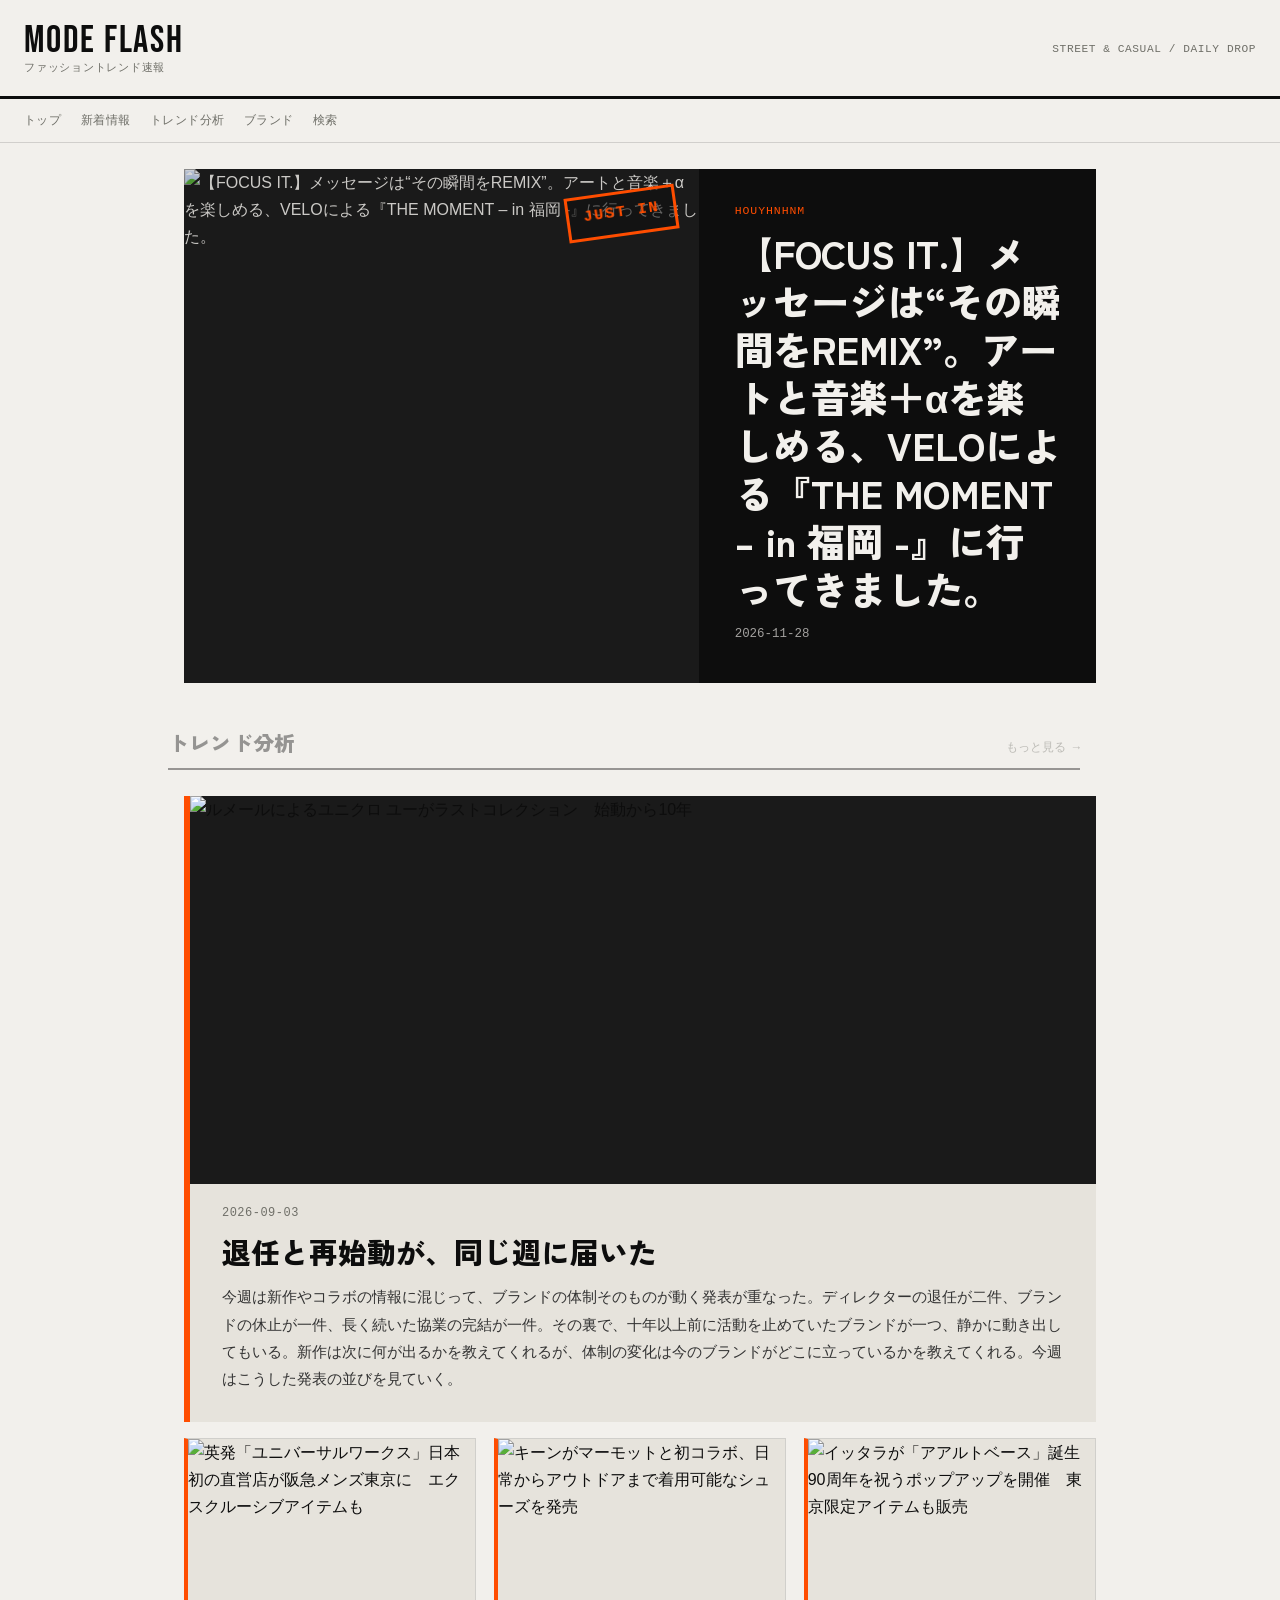
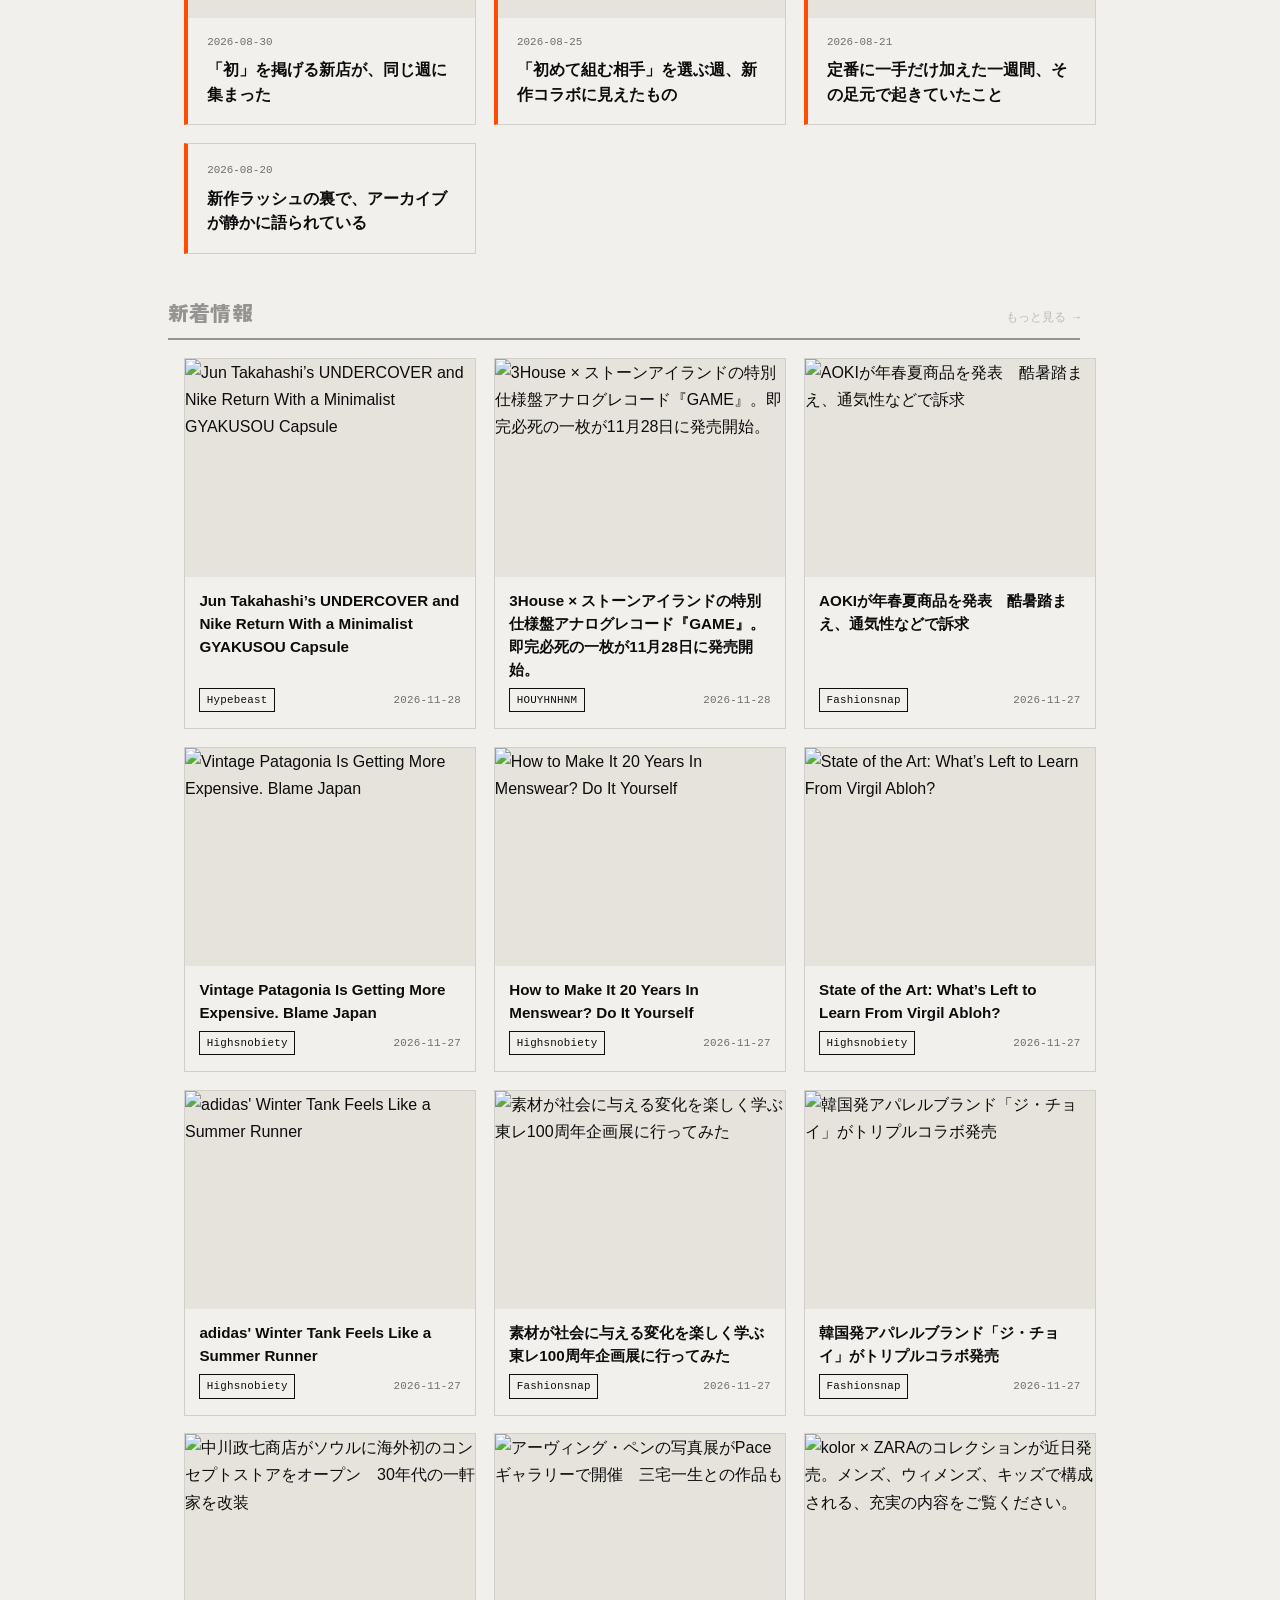
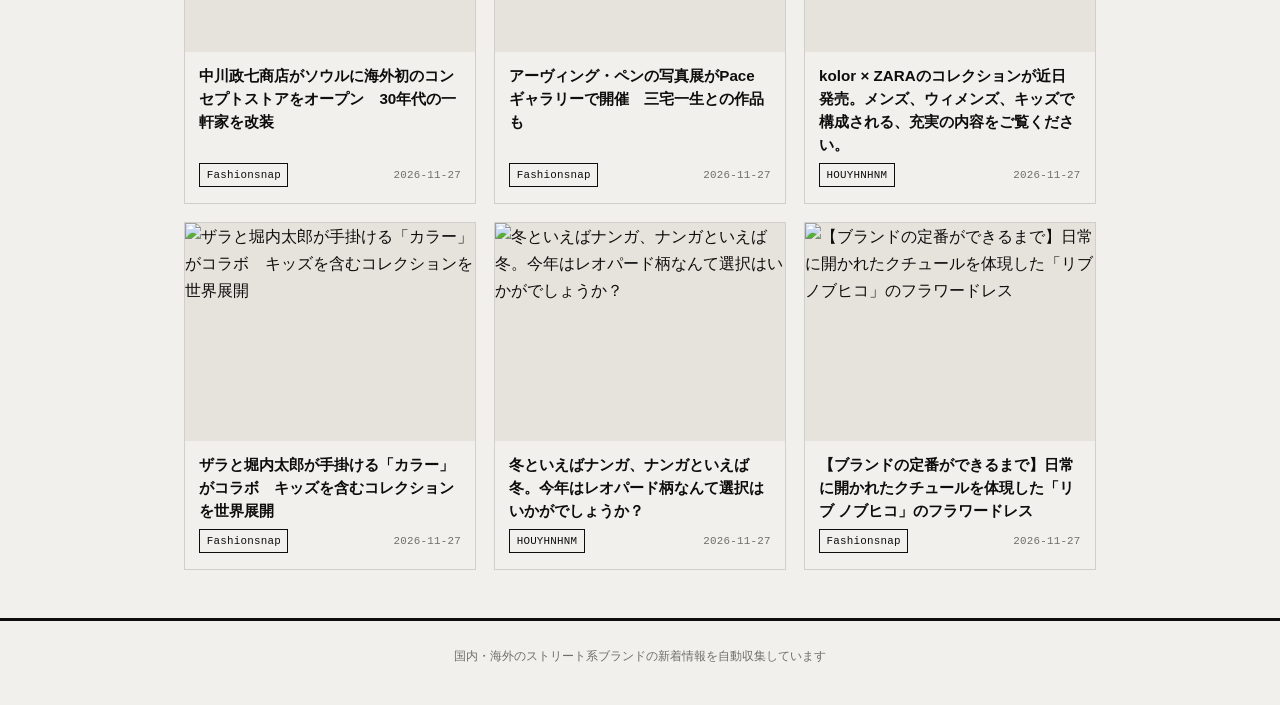
==== commit 10db4c38: "chore: update feed data and rebuild site" ====
--- a/docs/index.html
+++ b/docs/index.html
@@ -29,14 +29,14 @@
 
 
 
-<a class="hero" href="https://www.houyhnhnm.jp/news/1194115/">
+<a class="hero" href="https://www.houyhnhnm.jp/news/1193110/">
   <div class="hero-media">
-    <img src="https://www.houyhnhnm.jp/wp-content/uploads/2026/11/261126_AOTL0164.jpg" alt="3House × ストーンアイランドの特別仕様盤アナログレコード『GAME』。即完必死の一枚が11月28日に発売開始。">
+    <img src="https://www.houyhnhnm.jp/wp-content/uploads/2026/11/20261119_VELO-354_honban.jpg" alt="【FOCUS IT.】メッセージは“その瞬間をREMIX”。アートと音楽＋αを楽しめる、VELOによる『THE MOMENT – in 福岡 -』に行ってきました。">
     <span class="stamp">JUST IN</span>
   </div>
   <div class="hero-body">
     <div class="eyebrow">HOUYHNHNM</div>
-    <h1>3House × ストーンアイランドの特別仕様盤アナログレコード『GAME』。即完必死の一枚が11月28日に発売開始。</h1>
+    <h1>【FOCUS IT.】メッセージは“その瞬間をREMIX”。アートと音楽＋αを楽しめる、VELOによる『THE MOMENT – in 福岡 -』に行ってきました。</h1>
     <div class="meta">2026-11-28</div>
   </div>
 </a>
@@ -106,6 +106,32 @@
 </div>
 <div class="card-grid">
 
+  <a class="card" href="https://hypebeast.com/2026/11/nike-undercover-gyakusou-collab-release-info">
+    <div class="thumb">
+      <img src="https://image-cdn.hypb.st/https%3A%2F%2Fhypebeast.com%2Fimage%2F2026%2F11%2F27%2Fnike-undercover-gyakusou-collab-release-info-000.jpg?w=800&amp;cbr=1&amp;q=90&amp;fit=max" alt="Jun Takahashi’s UNDERCOVER and Nike Return With a Minimalist GYAKUSOU Capsule">
+    </div>
+    <div class="card-body">
+      <div class="card-title">Jun Takahashi’s UNDERCOVER and Nike Return With a Minimalist GYAKUSOU Capsule</div>
+      <div class="card-meta">
+        <span class="source-badge">Hypebeast</span>
+        <span>2026-11-28</span>
+      </div>
+    </div>
+  </a>
+
+  <a class="card" href="https://www.houyhnhnm.jp/news/1194115/">
+    <div class="thumb">
+      <img src="https://www.houyhnhnm.jp/wp-content/uploads/2026/11/261126_AOTL0164.jpg" alt="3House × ストーンアイランドの特別仕様盤アナログレコード『GAME』。即完必死の一枚が11月28日に発売開始。">
+    </div>
+    <div class="card-body">
+      <div class="card-title">3House × ストーンアイランドの特別仕様盤アナログレコード『GAME』。即完必死の一枚が11月28日に発売開始。</div>
+      <div class="card-meta">
+        <span class="source-badge">HOUYHNHNM</span>
+        <span>2026-11-28</span>
+      </div>
+    </div>
+  </a>
+
   <a class="card" href="https://www.fashionsnap.com/article/2026-11-28/aoki-summer-wear/">
     <div class="thumb">
       <img src="https://fashionsnap-assets.com/asset/format=auto,fit=crop,width=300,height=300/article/images/2026/11/3175025b-0fbc-4f97-a32f-123cf9c7cd59.jpg" alt="AOKIが年春夏商品を発表　酷暑踏まえ、通気性などで訴求">
@@ -171,19 +197,6 @@
     </div>
   </a>
 
-  <a class="card" href="https://www.highsnobiety.com/p/jw-andersons-anchor/">
-    <div class="thumb">
-      <img src="https://www.highsnobiety.com/static-assets/dato/1795783131-sk_jw_anchor_print_23-r1_rgb.jpg" alt="This Charming Retro Runner is the Most JW Anderson Sneaker Ever">
-    </div>
-    <div class="card-body">
-      <div class="card-title">This Charming Retro Runner is the Most JW Anderson Sneaker Ever</div>
-      <div class="card-meta">
-        <span class="source-badge">Highsnobiety</span>
-        <span>2026-11-27</span>
-      </div>
-    </div>
-  </a>
-
   <a class="card" href="https://www.fashionsnap.com/article/2026-11-27/toray-100th-wonder/">
     <div class="thumb">
       <img src="https://fashionsnap-assets.com/asset/format=auto,fit=crop,width=300,height=300/article/images/2026/11/ba60a6e8-8939-4db2-bcf3-41d471312ae6.jpg" alt="素材が社会に与える変化を楽しく学ぶ　東レ100周年企画展に行ってみた">
@@ -281,19 +294,6 @@
     </div>
     <div class="card-body">
       <div class="card-title">【ブランドの定番ができるまで】日常に開かれたクチュールを体現した「リブ ノブヒコ」のフラワードレス</div>
-      <div class="card-meta">
-        <span class="source-badge">Fashionsnap</span>
-        <span>2026-11-27</span>
-      </div>
-    </div>
-  </a>
-
-  <a class="card" href="https://www.fashionsnap.com/article/2026-11-27/black-friday-ai/">
-    <div class="thumb">
-      <img src="https://fashionsnap-assets.com/asset/format=auto,fit=crop,width=300,height=300/article/images/2026/11/0dd150b4-ef79-4d73-96d8-33af1bacabee.jpg" alt="米国ブラックフライデーは「AIで下見」が59%に、店頭の行列からスマホへシフト">
-    </div>
-    <div class="card-body">
-      <div class="card-title">米国ブラックフライデーは「AIで下見」が59%に、店頭の行列からスマホへシフト</div>
       <div class="card-meta">
         <span class="source-badge">Fashionsnap</span>
         <span>2026-11-27</span>
